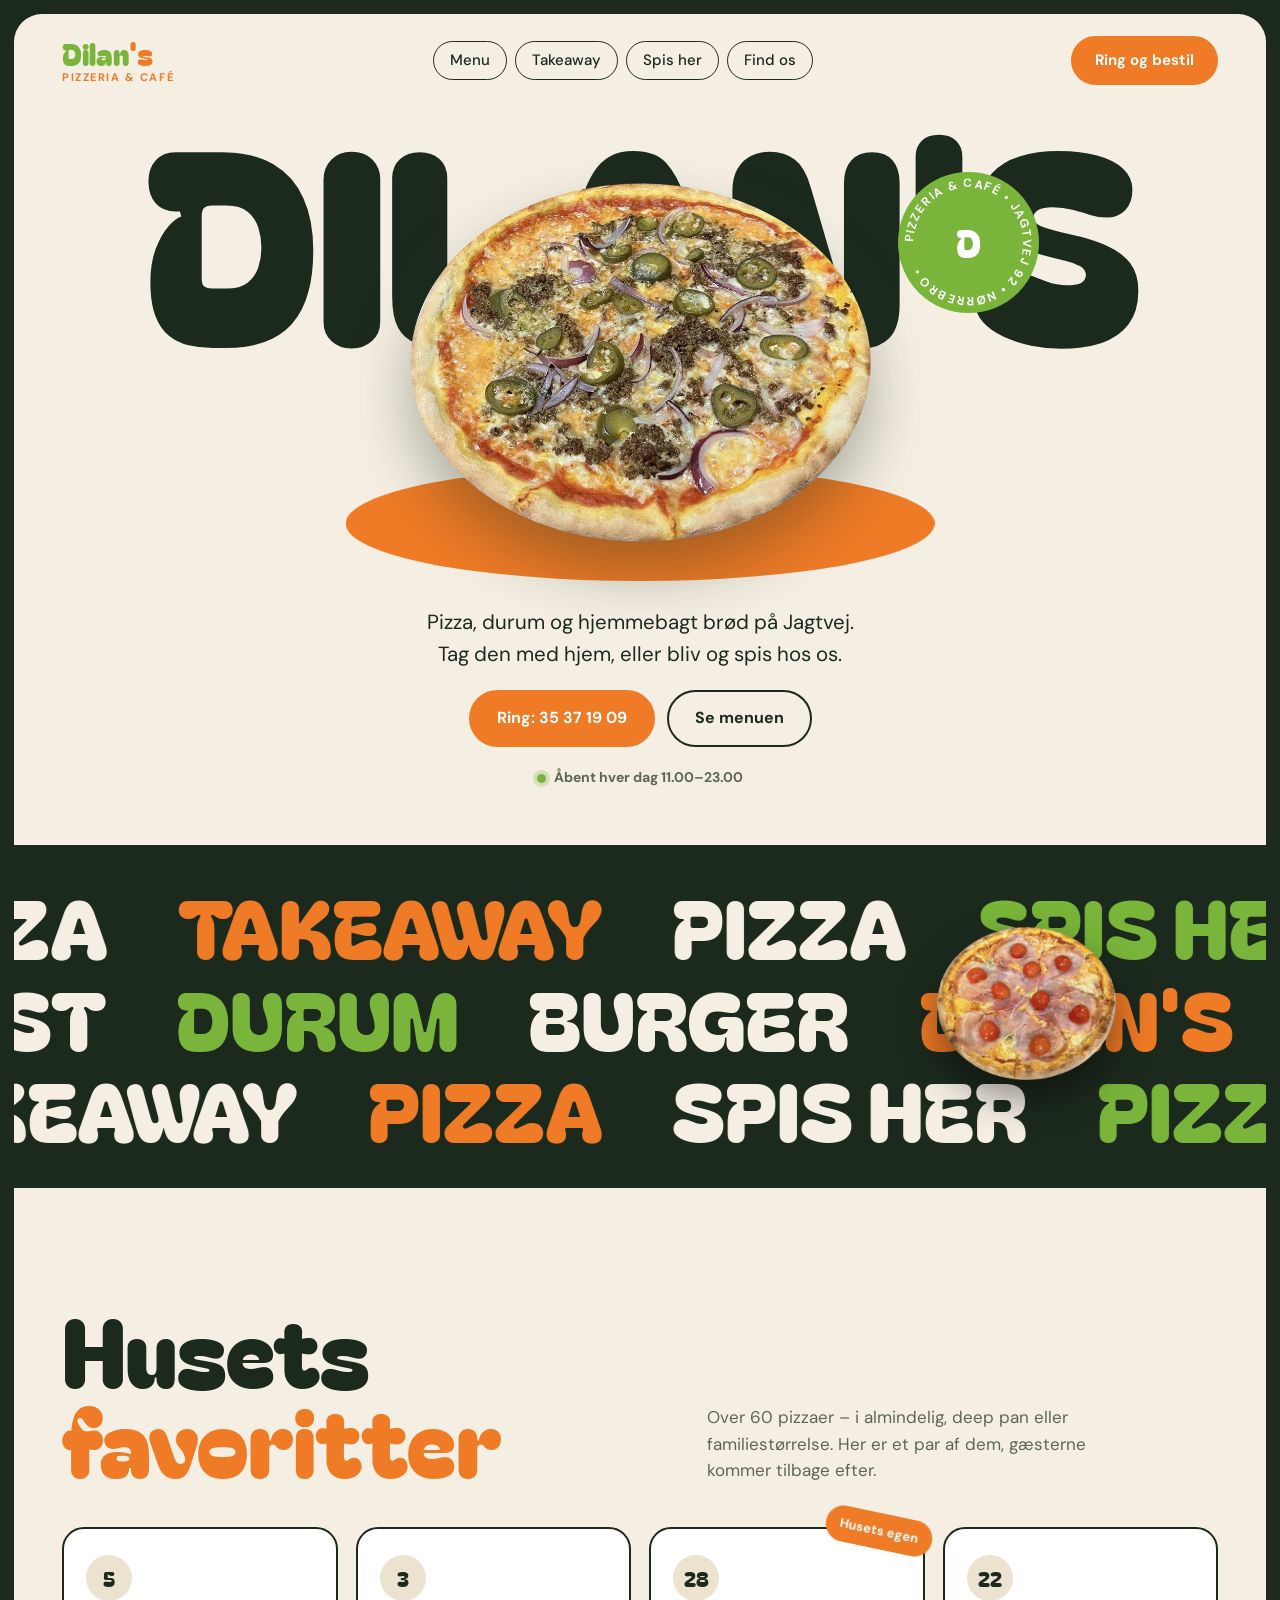
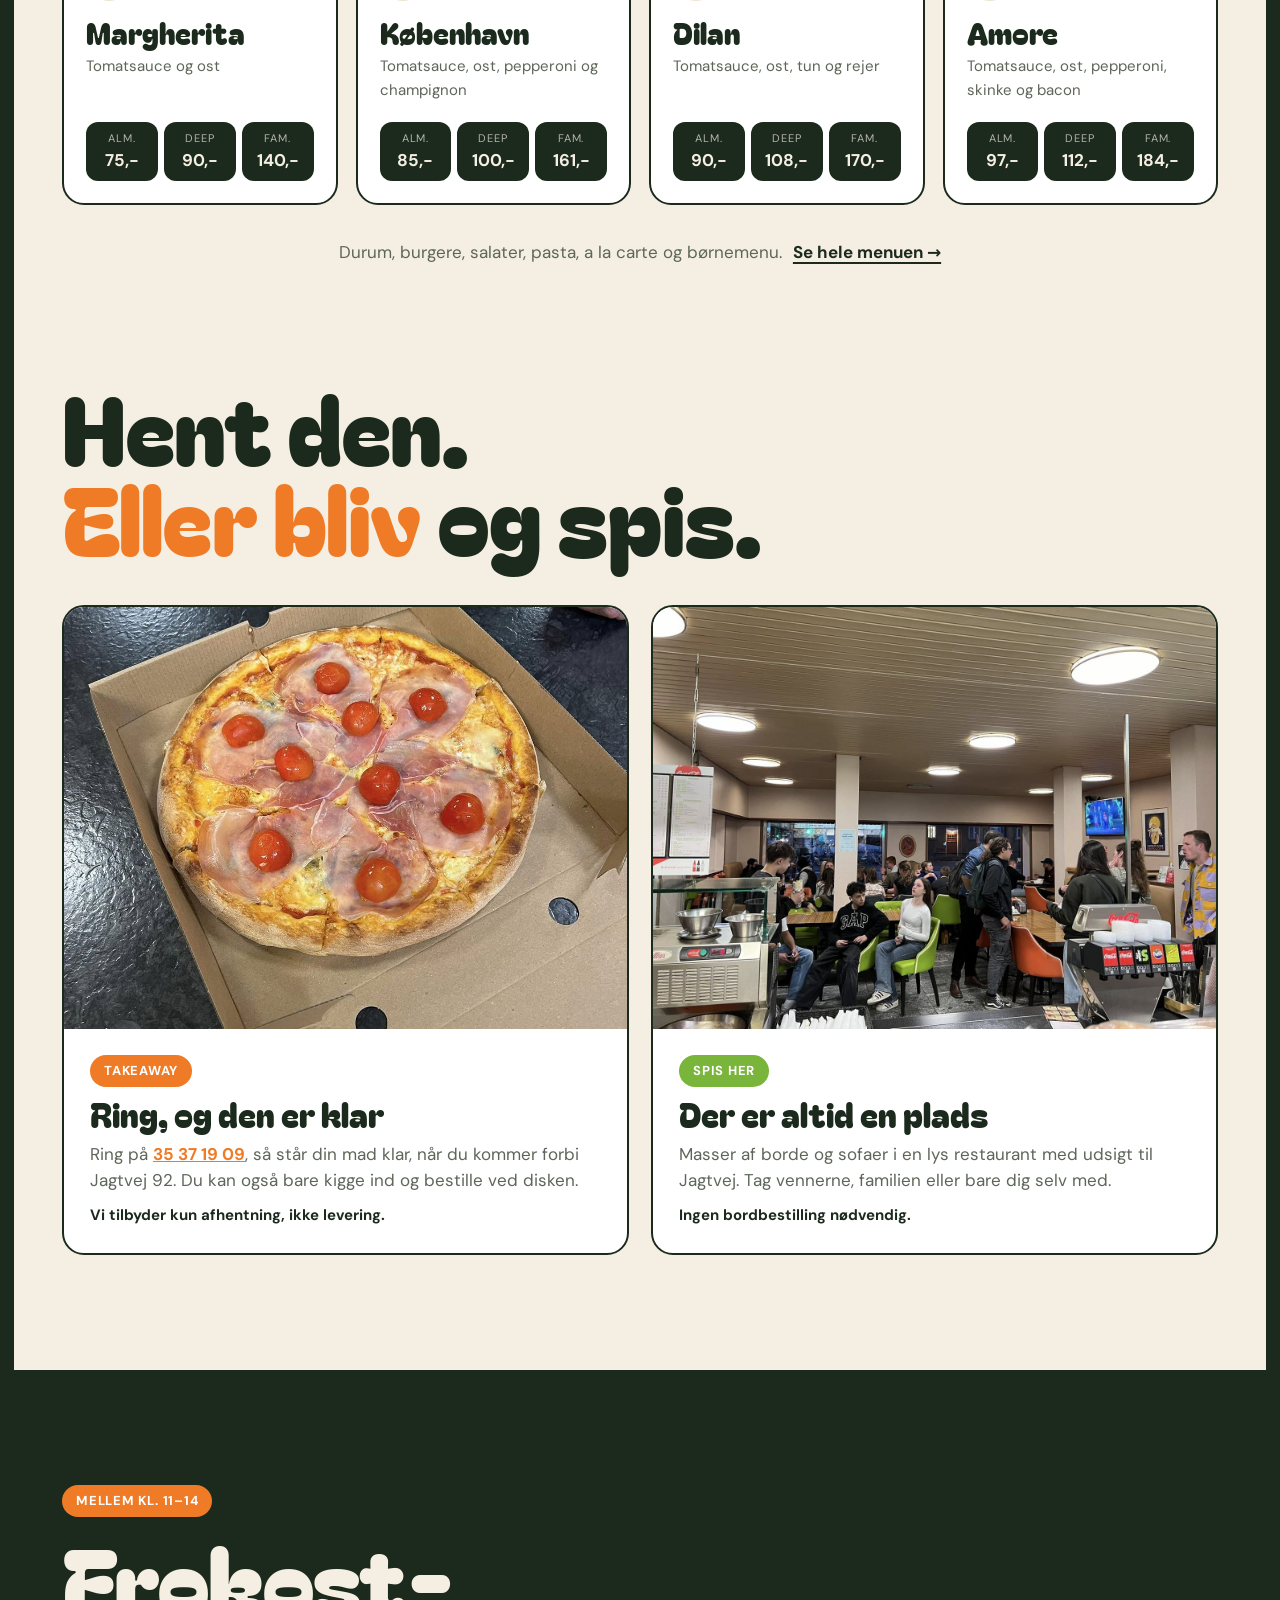
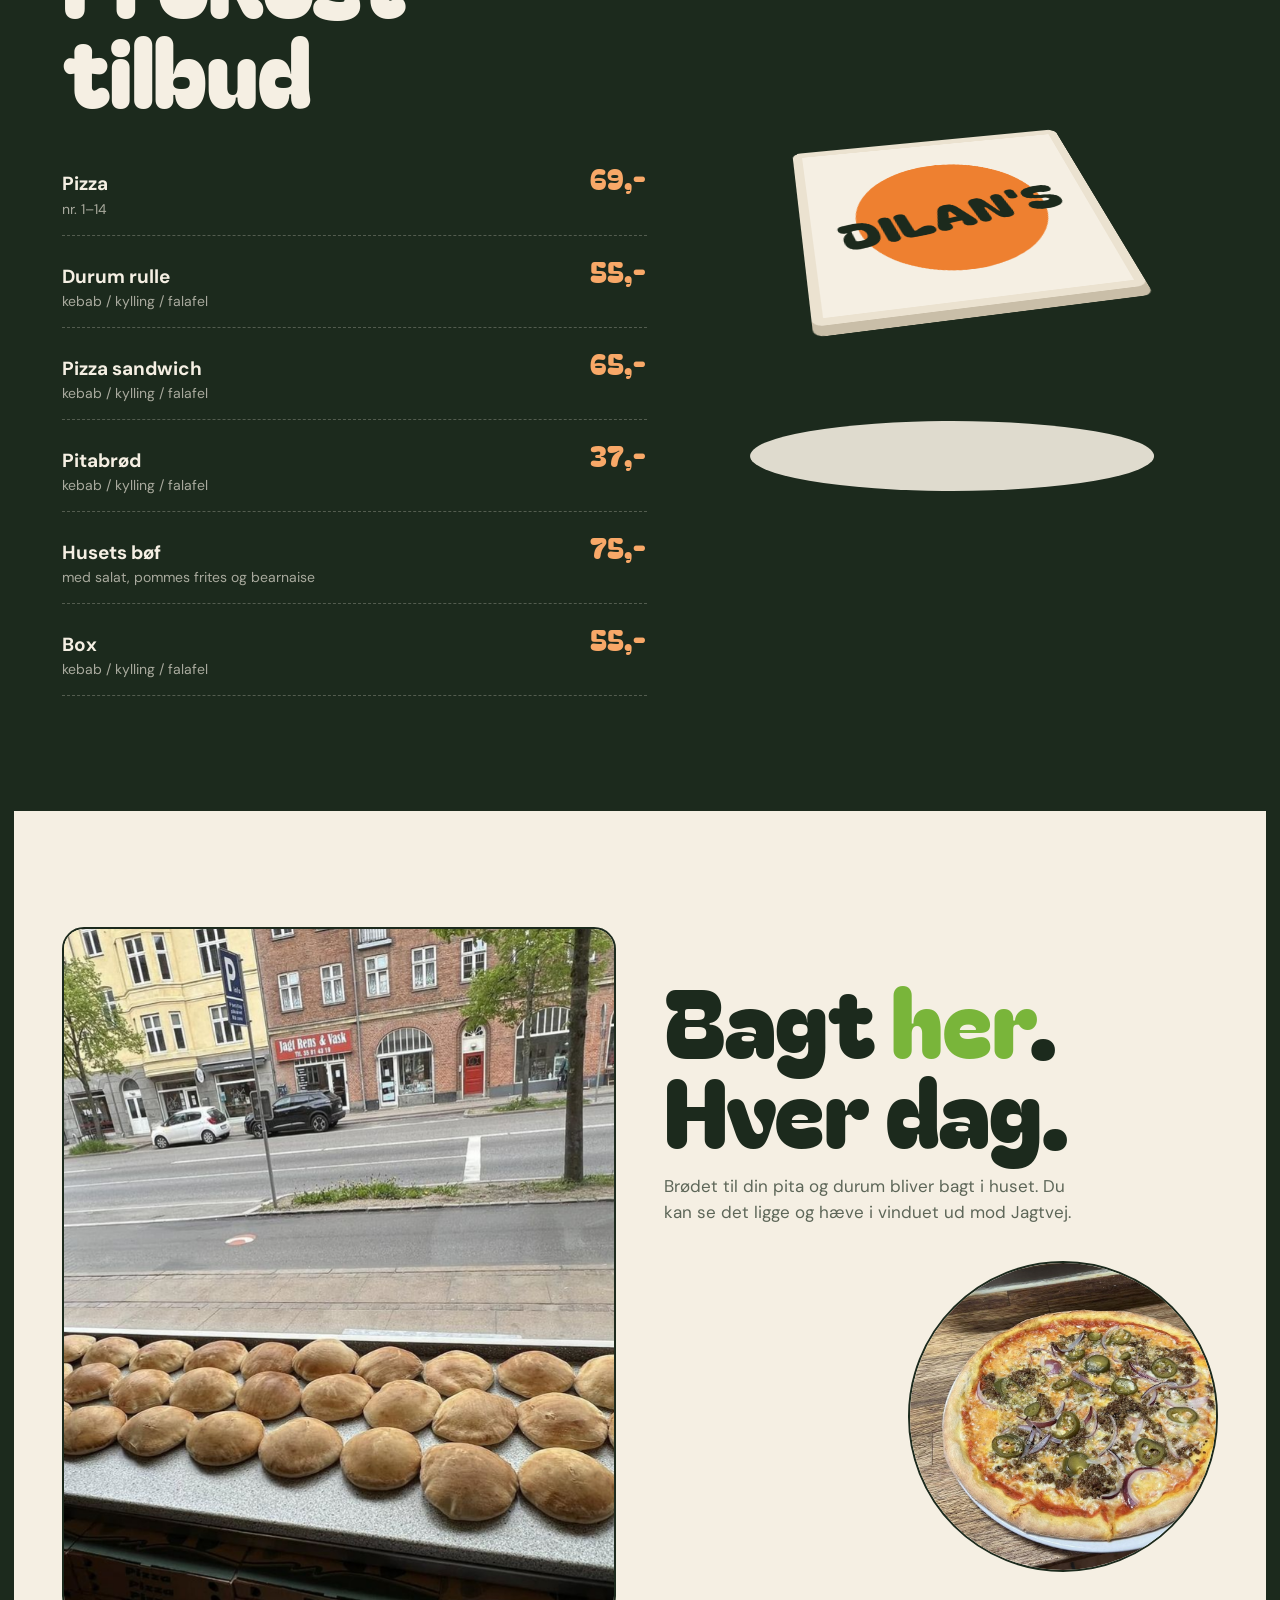
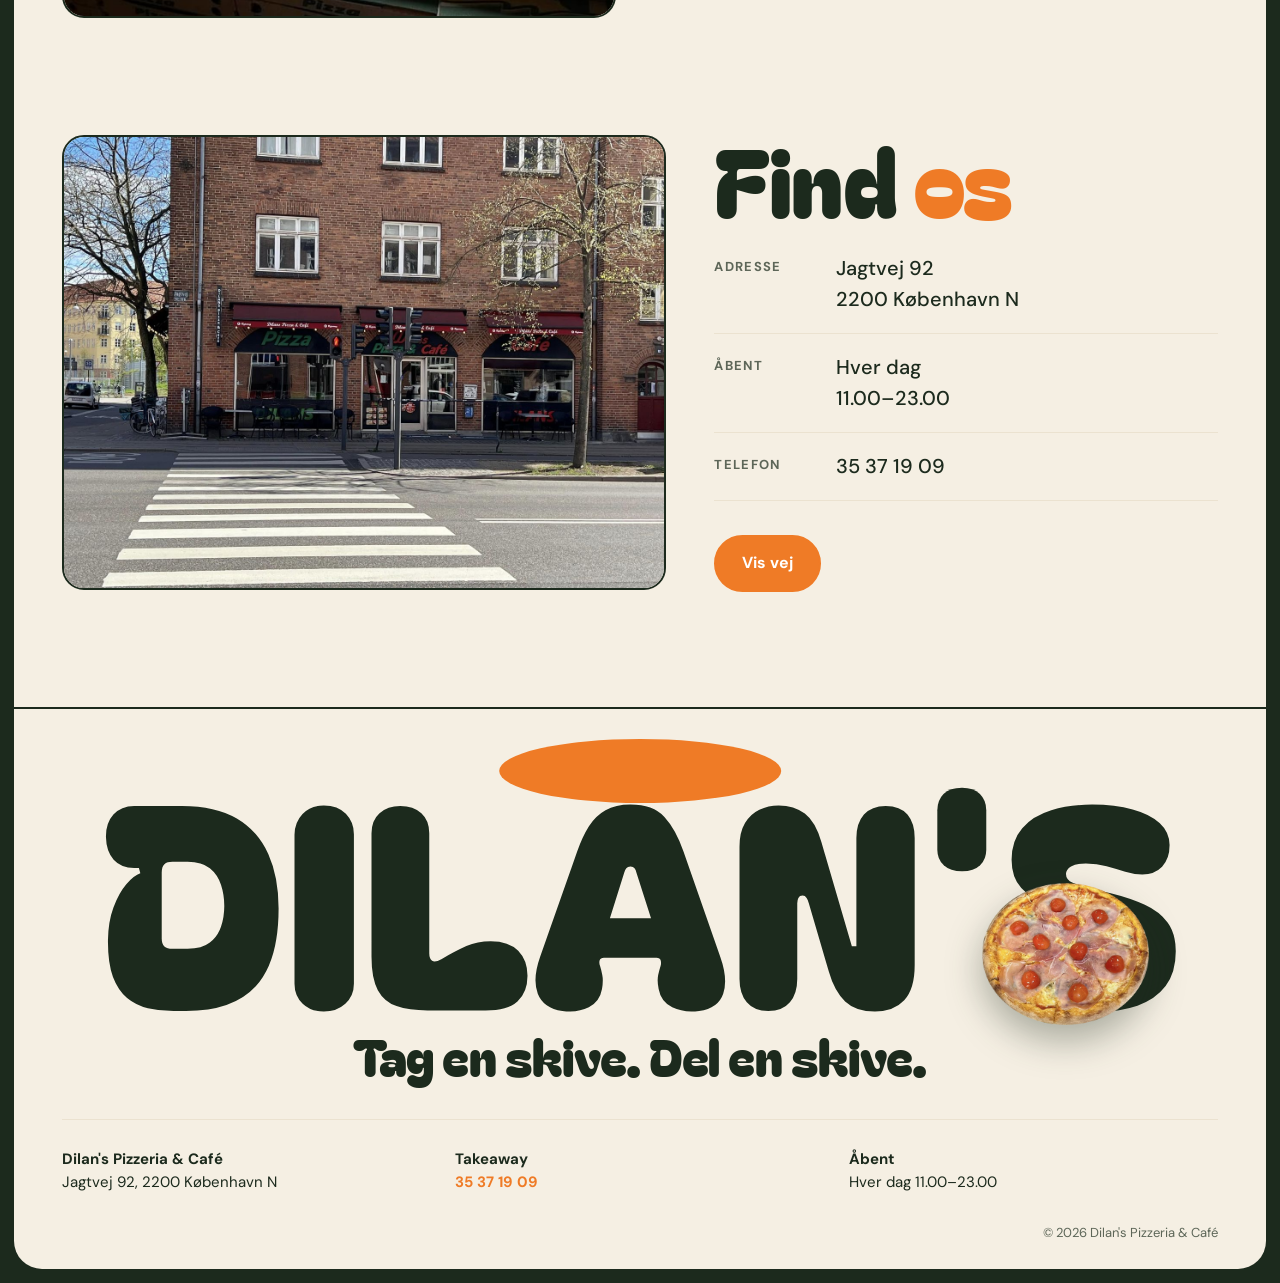
==== index.html @ 4c3fc898 "Tilføj forside til Dilan's Pizzeria & Café Dansk forside i retro-stil med takeaway og spis-her (inge" ====
<!doctype html>
<html lang="da">
<head>
  <meta charset="utf-8">
  <meta name="viewport" content="width=device-width, initial-scale=1">
  <title>Dilan's Pizzeria &amp; Café – Jagtvej 92, København N</title>
  <meta name="description" content="Dilan's Pizzeria & Café på Jagtvej 92. Pizza, durum, burgere og hjemmebagt brød. Takeaway eller spis hos os. Åbent hver dag 11–23.">
  <link rel="stylesheet" href="styles.css">
</head>
<body>
  <div class="frame">

    <!-- NAVIGATION -->
    <header class="nav">
      <a class="nav__logo" href="#top" aria-label="Dilan's – til toppen">
        <span class="logo-word">Dilan<span class="o">'s</span></span>
        <small>Pizzeria &amp; Café</small>
      </a>
      <nav class="nav__links" aria-label="Hovedmenu">
        <a href="#menu">Menu</a>
        <a href="#saadan">Takeaway</a>
        <a href="#saadan">Spis her</a>
        <a href="#find-os">Find os</a>
      </nav>
      <a class="btn btn--orange nav__cta" href="tel:+4535371909">Ring og bestil</a>
    </header>

    <main id="top">

      <!-- HERO -->
      <section class="hero">
        <h1 class="hero__title" aria-label="Dilan's">
          <span class="hero__word">DILAN'S</span>
        </h1>
        <div class="hero__stage">
          <div class="hero__blob"></div>
          <img class="hero__pizza" data-spin src="assets/img/pizza-jalapeno.webp" alt="Pizza med oksekød, jalapeños og rødløg">
          <div class="badge hero__badge" aria-hidden="true">
            <svg viewBox="0 0 200 200">
              <defs><path id="circle" d="M100,100 m-78,0 a78,78 0 1,1 156,0 a78,78 0 1,1 -156,0"/></defs>
              <text><textPath href="#circle">PIZZERIA &amp; CAFÉ • JAGTVEJ 92 • NØRREBRO • </textPath></text>
            </svg>
            <span class="badge__center">D</span>
          </div>
        </div>
        <div class="hero__bottom">
          <p class="hero__lead reveal">Pizza, durum og hjemmebagt brød på Jagtvej.<br>Tag den med hjem, eller bliv og spis hos os.</p>
          <div class="hero__actions reveal">
            <a class="btn btn--orange" href="tel:+4535371909">Ring: 35 37 19 09</a>
            <a class="btn btn--ghost" href="#menu">Se menuen</a>
          </div>
          <p class="hero__hours reveal"><span class="dot"></span> Åbent hver dag 11.00–23.00</p>
        </div>
      </section>

      <!-- MARQUEE -->
      <section class="marquee" aria-hidden="true">
        <div class="marquee__row" data-dir="-1">
          <span>PIZZA</span><span class="o">TAKEAWAY</span><span>PIZZA</span><span class="g">SPIS HER</span><span>PIZZA</span><span class="o">TAKEAWAY</span><span>PIZZA</span><span class="g">SPIS HER</span>
        </div>
        <div class="marquee__row" data-dir="1">
          <span class="g">DURUM</span><span>BURGER</span><span class="o">DILAN'S</span><span>FROKOST</span><span class="g">DURUM</span><span>BURGER</span><span class="o">DILAN'S</span><span>FROKOST</span>
        </div>
        <div class="marquee__row" data-dir="-1">
          <span>TAKEAWAY</span><span class="o">PIZZA</span><span>SPIS HER</span><span class="g">PIZZA</span><span>TAKEAWAY</span><span class="o">PIZZA</span><span>SPIS HER</span><span class="g">PIZZA</span>
        </div>
        <img class="marquee__pizza" data-spin src="assets/img/pizza-parma.webp" alt="">
      </section>

      <!-- MENU HIGHLIGHTS -->
      <section class="section menu" id="menu">
        <div class="section__head">
          <h2 class="display reveal">Husets <span class="o">favoritter</span></h2>
          <p class="reveal">Over 60 pizzaer – i almindelig, deep pan eller familie­størrelse. Her er et par af dem, gæsterne kommer tilbage efter.</p>
        </div>
        <div class="cards">
          <article class="card reveal">
            <span class="card__nr">5</span>
            <h3>Margherita</h3>
            <p>Tomatsauce og ost</p>
            <dl class="card__prices">
              <div><dt>Alm.</dt><dd>75,-</dd></div>
              <div><dt>Deep</dt><dd>90,-</dd></div>
              <div><dt>Fam.</dt><dd>140,-</dd></div>
            </dl>
          </article>
          <article class="card reveal">
            <span class="card__nr">3</span>
            <h3>København</h3>
            <p>Tomatsauce, ost, pepperoni og champignon</p>
            <dl class="card__prices">
              <div><dt>Alm.</dt><dd>85,-</dd></div>
              <div><dt>Deep</dt><dd>100,-</dd></div>
              <div><dt>Fam.</dt><dd>161,-</dd></div>
            </dl>
          </article>
          <article class="card reveal">
            <span class="card__nr">28</span>
            <h3>Dilan</h3>
            <p>Tomatsauce, ost, tun og rejer</p>
            <dl class="card__prices">
              <div><dt>Alm.</dt><dd>90,-</dd></div>
              <div><dt>Deep</dt><dd>108,-</dd></div>
              <div><dt>Fam.</dt><dd>170,-</dd></div>
            </dl>
            <span class="card__tag">Husets egen</span>
          </article>
          <article class="card reveal">
            <span class="card__nr">22</span>
            <h3>Amore</h3>
            <p>Tomatsauce, ost, pepperoni, skinke og bacon</p>
            <dl class="card__prices">
              <div><dt>Alm.</dt><dd>97,-</dd></div>
              <div><dt>Deep</dt><dd>112,-</dd></div>
              <div><dt>Fam.</dt><dd>184,-</dd></div>
            </dl>
          </article>
        </div>
        <p class="menu__more reveal">
          Durum, burgere, salater, pasta, a la carte og børnemenu.
          <a href="assets/img/menu.jpg" target="_blank" rel="noopener">Se hele menuen →</a>
        </p>
      </section>

      <!-- TAKEAWAY / SPIS HER -->
      <section class="section ways" id="saadan">
        <h2 class="display reveal">Hent den.<br><span class="o">Eller bliv</span> og spis.</h2>
        <div class="ways__grid">
          <article class="way reveal">
            <div class="way__img"><img src="assets/img/pizza-boks.jpg" alt="Pizza med parmaskinke og cherrytomater i en takeaway-æske" loading="lazy"></div>
            <div class="way__body">
              <span class="pill pill--orange">Takeaway</span>
              <h3>Ring, og den er klar</h3>
              <p>Ring på <a href="tel:+4535371909">35 37 19 09</a>, så står din mad klar, når du kommer forbi Jagtvej 92. Du kan også bare kigge ind og bestille ved disken.</p>
              <p class="note">Vi tilbyder kun afhentning, ikke levering.</p>
            </div>
          </article>
          <article class="way reveal">
            <div class="way__img"><img src="assets/img/restaurant-fuld.jpg" alt="Gæster spiser i restauranten" loading="lazy"></div>
            <div class="way__body">
              <span class="pill pill--green">Spis her</span>
              <h3>Der er altid en plads</h3>
              <p>Masser af borde og sofaer i en lys restaurant med udsigt til Jagtvej. Tag vennerne, familien eller bare dig selv med.</p>
              <p class="note">Ingen bordbestilling nødvendig.</p>
            </div>
          </article>
        </div>
      </section>

      <!-- FROKOST -->
      <section class="lunch">
        <div class="lunch__inner">
          <div class="lunch__text">
            <span class="pill pill--orange">Mellem kl. 11–14</span>
            <h2 class="display reveal">Frokost&shy;tilbud</h2>
            <ul class="lunch__list">
              <li class="reveal"><span>Pizza <small>nr. 1–14</small></span><b>69,-</b></li>
              <li class="reveal"><span>Durum rulle <small>kebab / kylling / falafel</small></span><b>55,-</b></li>
              <li class="reveal"><span>Pizza sandwich <small>kebab / kylling / falafel</small></span><b>65,-</b></li>
              <li class="reveal"><span>Pitabrød <small>kebab / kylling / falafel</small></span><b>37,-</b></li>
              <li class="reveal"><span>Husets bøf <small>med salat, pommes frites og bearnaise</small></span><b>75,-</b></li>
              <li class="reveal"><span>Box <small>kebab / kylling / falafel</small></span><b>55,-</b></li>
            </ul>
          </div>
          <div class="lunch__visual">
            <div class="box" data-float>
              <div class="box__lid"><span>DILAN'S</span></div>
            </div>
            <div class="lunch__shadow"></div>
          </div>
        </div>
      </section>

      <!-- BAGT HER -->
      <section class="section baked">
        <div class="baked__grid">
          <div class="baked__img reveal"><img data-parallax="0.08" src="assets/img/broed.jpg" alt="Hjemmebagte brød i vinduet" loading="lazy"></div>
          <div class="baked__side">
            <h2 class="display reveal">Bagt <span class="g">her</span>.<br>Hver dag.</h2>
            <p class="reveal">Brødet til din pita og durum bliver bagt i huset. Du kan se det ligge og hæve i vinduet ud mod Jagtvej.</p>
            <div class="baked__img baked__img--small reveal"><img data-parallax="-0.06" src="assets/img/pizza-bord.jpg" alt="Pizza med oksekød og jalapeños" loading="lazy"></div>
          </div>
        </div>
      </section>

      <!-- FIND OS -->
      <section class="section find" id="find-os">
        <div class="find__img reveal"><img src="assets/img/facade.jpg" alt="Dilan's facade på hjørnet af Jagtvej" loading="lazy"></div>
        <div class="find__info">
          <h2 class="display reveal">Find <span class="o">os</span></h2>
          <dl class="find__list">
            <div class="reveal"><dt>Adresse</dt><dd><a href="https://maps.google.com/?q=Jagtvej+92,+2200+K%C3%B8benhavn+N" target="_blank" rel="noopener">Jagtvej 92<br>2200 København N</a></dd></div>
            <div class="reveal"><dt>Åbent</dt><dd>Hver dag<br>11.00–23.00</dd></div>
            <div class="reveal"><dt>Telefon</dt><dd><a href="tel:+4535371909">35 37 19 09</a></dd></div>
          </dl>
          <a class="btn btn--orange reveal" href="https://maps.google.com/?q=Jagtvej+92,+2200+K%C3%B8benhavn+N" target="_blank" rel="noopener">Vis vej</a>
        </div>
      </section>
    </main>

    <!-- FOOTER -->
    <footer class="footer">
      <div class="footer__big">
        <div class="footer__blob"></div>
        <span class="footer__word">DILAN'S</span>
        <img class="footer__pizza" data-spin src="assets/img/pizza-parma.webp" alt="">
      </div>
      <p class="footer__slogan display">Tag en skive. Del en skive.</p>
      <div class="footer__cols">
        <p><b>Dilan's Pizzeria &amp; Café</b><br>Jagtvej 92, 2200 København N</p>
        <p><b>Takeaway</b><br><a href="tel:+4535371909">35 37 19 09</a></p>
        <p><b>Åbent</b><br>Hver dag 11.00–23.00</p>
      </div>
      <p class="footer__copy">© <span id="year">2026</span> Dilan's Pizzeria &amp; Café</p>
    </footer>
  </div>

  <a class="call-fab" href="tel:+4535371909" aria-label="Ring og bestil">📞 Ring og bestil</a>

  <script src="script.js"></script>
</body>
</html>
---- styles.css ----
/* Dilan's Pizzeria & Café – forside */

/* Skrifttyper er indlejret (ingen opslag hos Google, hensyn til GDPR, og siden virker også åbnet direkte fra en mappe) */
@font-face {
  font-family: "Bagel Fat One";
  src: url("[data-uri]") format("woff2");
  font-weight: 400; font-display: swap;
}
@font-face {
  font-family: "DM Sans";
  src: url("[data-uri]") format("woff2");
  font-weight: 100 1000; font-display: swap;
}

:root {
  --frame: #1c2a1d;      /* mørkegrøn ramme */
  --cream: #f5efe3;      /* baggrund */
  --cream-2: #ebe2d0;
  --ink: #1c2a1d;
  --orange: #ef7b26;     /* logo-orange */
  --orange-soft: #f8a868;
  --green: #79b53a;      /* logo-grøn */
  --muted: #5d6658;
  --radius: 22px;
  --display: "Bagel Fat One", "Cooper Black", system-ui, sans-serif;
  --body: "DM Sans", system-ui, -apple-system, Segoe UI, sans-serif;
}

* { box-sizing: border-box; margin: 0; padding: 0; }
html { scroll-behavior: smooth; }
body {
  background: var(--frame);
  color: var(--ink);
  font-family: var(--body);
  font-size: 17px;
  line-height: 1.55;
  -webkit-font-smoothing: antialiased;
  overflow-x: hidden;
}
img { display: block; max-width: 100%; }
a { color: inherit; }

.frame {
  margin: 14px;
  background: var(--cream);
  border-radius: 28px;
  overflow: hidden;
}

.display { font-family: var(--display); font-weight: 400; line-height: .95; letter-spacing: -.01em; }
.o { color: var(--orange); }
.g { color: var(--green); }

/* Knapper */
.btn {
  display: inline-flex; align-items: center; justify-content: center;
  padding: 14px 26px; border-radius: 999px;
  font-weight: 700; text-decoration: none; font-size: 16px;
  border: 2px solid var(--ink);
  transition: transform .2s ease, background .2s ease, color .2s ease;
}
.btn:hover { transform: translateY(-2px); }
.btn--orange { background: var(--orange); border-color: var(--orange); color: #fff; }
.btn--orange:hover { background: var(--ink); border-color: var(--ink); }
.btn--ghost { background: transparent; }
.btn--ghost:hover { background: var(--ink); color: var(--cream); }

.pill {
  display: inline-block; padding: 6px 14px; border-radius: 999px;
  font-size: 13px; font-weight: 700; text-transform: uppercase; letter-spacing: .06em; color: #fff;
}
.pill--orange { background: var(--orange); }
.pill--green { background: var(--green); }

/* Nav */
.nav {
  display: flex; align-items: center; justify-content: space-between; gap: 20px;
  padding: 22px clamp(18px, 4vw, 48px);
  position: relative; z-index: 5;
}
.nav__logo { text-decoration: none; display: flex; flex-direction: column; line-height: 1; }
.logo-word { font-family: var(--display); font-size: 30px; color: var(--green); }
.nav__logo small { font-weight: 700; font-size: 11px; letter-spacing: .14em; text-transform: uppercase; color: var(--orange); margin-top: 4px; }
.nav__links { display: flex; gap: 8px; }
.nav__links a {
  text-decoration: none; font-weight: 500; font-size: 15px;
  padding: 7px 16px; border: 1.5px solid var(--ink); border-radius: 999px;
  transition: background .2s, color .2s;
}
.nav__links a:hover { background: var(--ink); color: var(--cream); }
.nav__cta { padding: 11px 22px; font-size: 15px; }

/* Hero */
.hero { position: relative; padding: 0 clamp(18px, 4vw, 48px) 56px; text-align: center; }
.hero__title { margin-top: 10px; }
.hero__word {
  display: block; font-family: var(--display); font-weight: 400;
  font-size: clamp(88px, 21vw, 330px); line-height: .85; color: var(--ink);
  letter-spacing: -.02em;
  animation: rise 1s cubic-bezier(.2,.8,.2,1) both;
}
.hero__stage { position: relative; height: clamp(240px, 34vw, 480px); margin-top: clamp(-200px, -16vw, -70px); pointer-events: none; }
.hero__blob {
  position: absolute; left: 50%; bottom: 0; transform: translateX(-50%);
  width: clamp(280px, 46vw, 680px); height: clamp(70px, 9vw, 130px);
  background: var(--orange); border-radius: 50%;
  animation: grow 1s .2s cubic-bezier(.2,.8,.2,1) both;
}
.hero__pizza {
  position: absolute; left: 50%; bottom: clamp(18px, 3vw, 40px);
  width: clamp(240px, 36vw, 540px);
  margin-left: calc(clamp(240px, 36vw, 540px) / -2);
  filter: drop-shadow(0 30px 30px rgba(28,42,29,.35));
  animation: drop 1.1s .3s cubic-bezier(.2,.9,.25,1.15) both;
}
.badge {
  position: absolute; width: clamp(96px, 11vw, 150px); aspect-ratio: 1;
  background: var(--green); border-radius: 50%; color: #fff;
  display: grid; place-items: center;
}
.badge svg { position: absolute; inset: 0; width: 100%; height: 100%; animation: spin 14s linear infinite; }
.badge text { font-family: var(--body); font-weight: 700; font-size: 17px; letter-spacing: .12em; fill: #fff; }
.badge__center { font-family: var(--display); font-size: clamp(28px, 3vw, 42px); }
.hero__badge { right: clamp(4px, 14vw, 260px); top: 6%; }

.hero__bottom { position: relative; display: grid; gap: 20px; justify-items: center; margin-top: 26px; }
.hero__lead { font-size: clamp(18px, 1.6vw, 22px); max-width: 560px; }
.hero__actions { display: flex; gap: 12px; flex-wrap: wrap; justify-content: center; }
.hero__hours { font-weight: 700; font-size: 14px; display: inline-flex; align-items: center; gap: 8px; color: var(--muted); }
.dot { width: 9px; height: 9px; border-radius: 50%; background: var(--green); box-shadow: 0 0 0 4px rgba(121,181,58,.25); }

/* Marquee */
.marquee { position: relative; background: var(--frame); color: var(--cream); padding: 34px 0; overflow: hidden; }
.marquee__row {
  display: flex; gap: .5em; white-space: nowrap; width: max-content;
  font-family: var(--display); font-size: clamp(40px, 6.4vw, 92px); line-height: 1.12;
  will-change: transform;
}
.marquee__row span { padding-right: .35em; }
.marquee__pizza {
  position: absolute; width: clamp(120px, 14vw, 210px); right: 12%; top: 50%; margin-top: calc(clamp(120px, 14vw, 210px) / -2);
  filter: drop-shadow(0 18px 20px rgba(0,0,0,.45));
}

/* Sektioner */
.section { padding: clamp(64px, 9vw, 130px) clamp(18px, 4vw, 48px); }
.section__head { display: grid; grid-template-columns: 1.2fr 1fr; gap: 32px; align-items: end; margin-bottom: 44px; }
.section__head h2, .ways h2, .baked h2, .find h2, .lunch h2 { font-size: clamp(50px, 7.4vw, 112px); }
.section__head p { color: var(--muted); max-width: 420px; }

/* Menukort */
.cards { display: grid; grid-template-columns: repeat(4, 1fr); gap: 18px; }
.card {
  position: relative; background: #fff; border: 2px solid var(--ink); border-radius: var(--radius);
  padding: 26px 22px 22px; display: flex; flex-direction: column; gap: 8px;
  transition: transform .3s ease, box-shadow .3s ease;
}
.card:hover { transform: translateY(-6px) rotate(-1deg); box-shadow: 8px 10px 0 var(--ink); }
.card__nr {
  width: 46px; height: 46px; border-radius: 50%; background: var(--cream-2);
  display: grid; place-items: center; font-family: var(--display); font-size: 20px; margin-bottom: 8px;
}
.card h3 { font-family: var(--display); font-weight: 400; font-size: 30px; line-height: 1; }
.card p { color: var(--muted); font-size: 15px; flex: 1; }
.card__prices { display: grid; grid-template-columns: repeat(3, 1fr); gap: 6px; margin-top: 12px; }
.card__prices div { background: var(--ink); color: var(--cream); border-radius: 12px; padding: 8px 4px; text-align: center; }
.card__prices dt { font-size: 11px; text-transform: uppercase; letter-spacing: .08em; opacity: .7; }
.card__prices dd { font-weight: 700; }
.card__tag {
  position: absolute; top: -16px; right: -10px; transform: rotate(12deg);
  background: var(--orange); color: #fff; font-weight: 700; font-size: 13px;
  padding: 8px 14px; border-radius: 999px;
}
.menu__more { margin-top: 34px; text-align: center; color: var(--muted); }
.menu__more a { color: var(--ink); font-weight: 700; text-decoration-thickness: 2px; text-underline-offset: 4px; margin-left: 6px; }

/* Takeaway / spis her */
.ways { padding-top: 0; }
.ways h2 { margin-bottom: 44px; }
.ways__grid { display: grid; grid-template-columns: 1fr 1fr; gap: 22px; }
.way { border: 2px solid var(--ink); border-radius: var(--radius); overflow: hidden; background: #fff; }
.way__img { aspect-ratio: 4 / 3; overflow: hidden; }
.way__img img { width: 100%; height: 100%; object-fit: cover; transition: transform .6s ease; }
.way:hover .way__img img { transform: scale(1.05); }
.way__body { padding: 26px; display: grid; gap: 10px; justify-items: start; }
.way h3 { font-family: var(--display); font-weight: 400; font-size: 34px; line-height: 1; }
.way p { color: var(--muted); }
.way p a { color: var(--orange); font-weight: 700; }
.way .note { color: var(--ink); font-weight: 700; font-size: 15px; }

/* Frokost */
.lunch { background: var(--frame); color: var(--cream); padding: clamp(64px, 9vw, 120px) clamp(18px, 4vw, 48px); }
.lunch__inner { display: grid; grid-template-columns: 1.1fr 1fr; gap: 40px; align-items: center; }
.lunch h2 { margin: 16px 0 30px; color: var(--cream); }
.lunch__list { list-style: none; display: grid; }
.lunch__list li {
  display: flex; justify-content: space-between; align-items: baseline; gap: 16px;
  padding: 14px 0; border-bottom: 1.5px dashed rgba(245,239,227,.25);
}
.lunch__list span { font-weight: 700; font-size: 19px; }
.lunch__list small { display: block; font-weight: 400; font-size: 14px; opacity: .65; }
.lunch__list b { font-family: var(--display); font-weight: 400; font-size: 28px; color: var(--orange-soft); }
.lunch__visual { position: relative; height: 420px; perspective: 900px; }
.box {
  position: absolute; left: 50%; top: 32%; width: min(300px, 70vw); aspect-ratio: 1;
  margin-left: calc(min(300px, 70vw) / -2); margin-top: calc(min(300px, 70vw) / -2);
  transform-style: preserve-3d; will-change: transform;
}
.box__lid {
  position: absolute; inset: 0; border-radius: 10px;
  background: var(--cream);
  box-shadow: inset 0 0 0 10px var(--cream-2), 0 14px 0 #c9bea8;
  display: grid; place-items: center;
}
.box__lid::before {
  content: ""; position: absolute; inset: 18%; border-radius: 50%; background: var(--orange); opacity: .95;
}
.box__lid span { position: relative; font-family: var(--display); font-size: clamp(42px, 5vw, 60px); color: var(--frame); transform: rotate(-10deg); }
.lunch__shadow {
  position: absolute; left: 50%; bottom: 10px; transform: translateX(-50%);
  width: 76%; height: 70px; background: var(--cream); opacity: .9; border-radius: 50%;
}

/* Bagt her */
.baked__grid { display: grid; grid-template-columns: 1fr 1fr; gap: 48px; align-items: center; }
.baked__img { border-radius: var(--radius); overflow: hidden; border: 2px solid var(--ink); }
.baked__img img { width: 100%; aspect-ratio: 4/5; object-fit: cover; object-position: center 85%; transform: scale(1.15); will-change: transform; }
.baked__img--small { width: 56%; margin: 36px 0 0 auto; border-radius: 50%; }
.baked__img--small img { aspect-ratio: 1; object-position: center; }
.baked__side p { color: var(--muted); max-width: 420px; margin-top: 20px; }

/* Find os */
.find { display: grid; grid-template-columns: 1.2fr 1fr; gap: 48px; align-items: center; padding-top: 0; }
.find__img { border-radius: var(--radius); overflow: hidden; border: 2px solid var(--ink); }
.find__img img { width: 100%; aspect-ratio: 4/3; object-fit: cover; }
.find__list { display: grid; gap: 18px; margin: 30px 0 34px; }
.find__list div { display: grid; grid-template-columns: 110px 1fr; gap: 12px; padding-bottom: 18px; border-bottom: 1.5px solid var(--cream-2); }
.find__list dt { font-weight: 700; text-transform: uppercase; font-size: 13px; letter-spacing: .1em; color: var(--muted); padding-top: 4px; }
.find__list dd { font-size: 20px; font-weight: 500; }
.find__list a { text-decoration: none; }
.find__list a:hover { color: var(--orange); }

/* Footer */
.footer { padding: 30px clamp(18px, 4vw, 48px) 26px; border-top: 2px solid var(--ink); }
.footer__big { position: relative; text-align: center; padding-top: 30px; }
.footer__word { position: relative; z-index: 1; display: block; font-family: var(--display); font-size: clamp(88px, 22vw, 340px); line-height: .85; }
.footer__blob {
  position: absolute; left: 50%; top: 0; transform: translateX(-50%);
  width: clamp(160px, 22vw, 320px); height: clamp(40px, 5vw, 70px); background: var(--orange); border-radius: 50%;
}
.footer__pizza {
  position: absolute; z-index: 2; width: clamp(90px, 13vw, 200px);
  right: 6%; bottom: -6%; filter: drop-shadow(0 16px 18px rgba(28,42,29,.35));
}
.footer__slogan { font-size: clamp(28px, 4vw, 56px); margin: 22px 0 40px; text-align: center; }
.footer__cols { display: grid; grid-template-columns: repeat(3, 1fr); gap: 24px; font-size: 15px; padding: 28px 0; border-top: 1.5px solid var(--cream-2); }
.footer__cols a { text-decoration: none; color: var(--orange); font-weight: 700; }
.footer__copy { font-size: 13px; color: var(--muted); text-align: right; }

/* Fast ring-knap på mobil */
.call-fab {
  position: fixed; right: 16px; bottom: 16px; z-index: 20; display: none;
  background: var(--orange); color: #fff; text-decoration: none; font-weight: 700;
  padding: 14px 20px; border-radius: 999px; box-shadow: 0 10px 24px rgba(0,0,0,.25);
}

/* Animationer */
.reveal { opacity: 0; transform: translateY(40px); transition: opacity .8s ease, transform .8s cubic-bezier(.2,.8,.2,1); }
.reveal.is-in { opacity: 1; transform: none; }
.cards .card:nth-child(2) { transition-delay: .08s; }
.cards .card:nth-child(3) { transition-delay: .16s; }
.cards .card:nth-child(4) { transition-delay: .24s; }

@keyframes spin { to { transform: rotate(360deg); } }
@keyframes rise { from { opacity: 0; transform: translateY(60px) scale(.96); } }
@keyframes grow { from { transform: translateX(-50%) scale(0); } }
@keyframes drop { from { opacity: 0; transform: translateY(-140px) rotate(-90deg) scale(.7); } }

@media (prefers-reduced-motion: reduce) {
  *, *::before, *::after { animation: none !important; transition: none !important; }
  .reveal { opacity: 1; transform: none; }
}

/* Responsivt */
@media (max-width: 1000px) {
  .cards { grid-template-columns: repeat(2, 1fr); }
  .section__head { grid-template-columns: 1fr; }
}
@media (max-width: 760px) {
  .frame { margin: 8px; border-radius: 20px; }
  .nav__links { display: none; }
  .ways__grid, .lunch__inner, .find, .baked__grid { grid-template-columns: 1fr; }
  .baked__img--small { width: 60%; }
  .lunch__visual { height: 300px; }
  .footer__cols { grid-template-columns: 1fr; }
  .footer__copy { text-align: left; }
  .call-fab { display: inline-block; }
  .hero__stage { margin-top: -18px; height: 270px; }
  .hero__pizza { width: 240px; margin-left: -120px; }
  .hero__badge { right: 0; top: -10%; width: 84px; }
  .footer__pizza { width: 64px; right: 0; bottom: auto; top: 0; }
  .box { width: 220px; margin-left: -110px; margin-top: -110px; }
}
@media (max-width: 480px) {
  .cards { grid-template-columns: 1fr; }
  .nav__cta { display: none; }
}
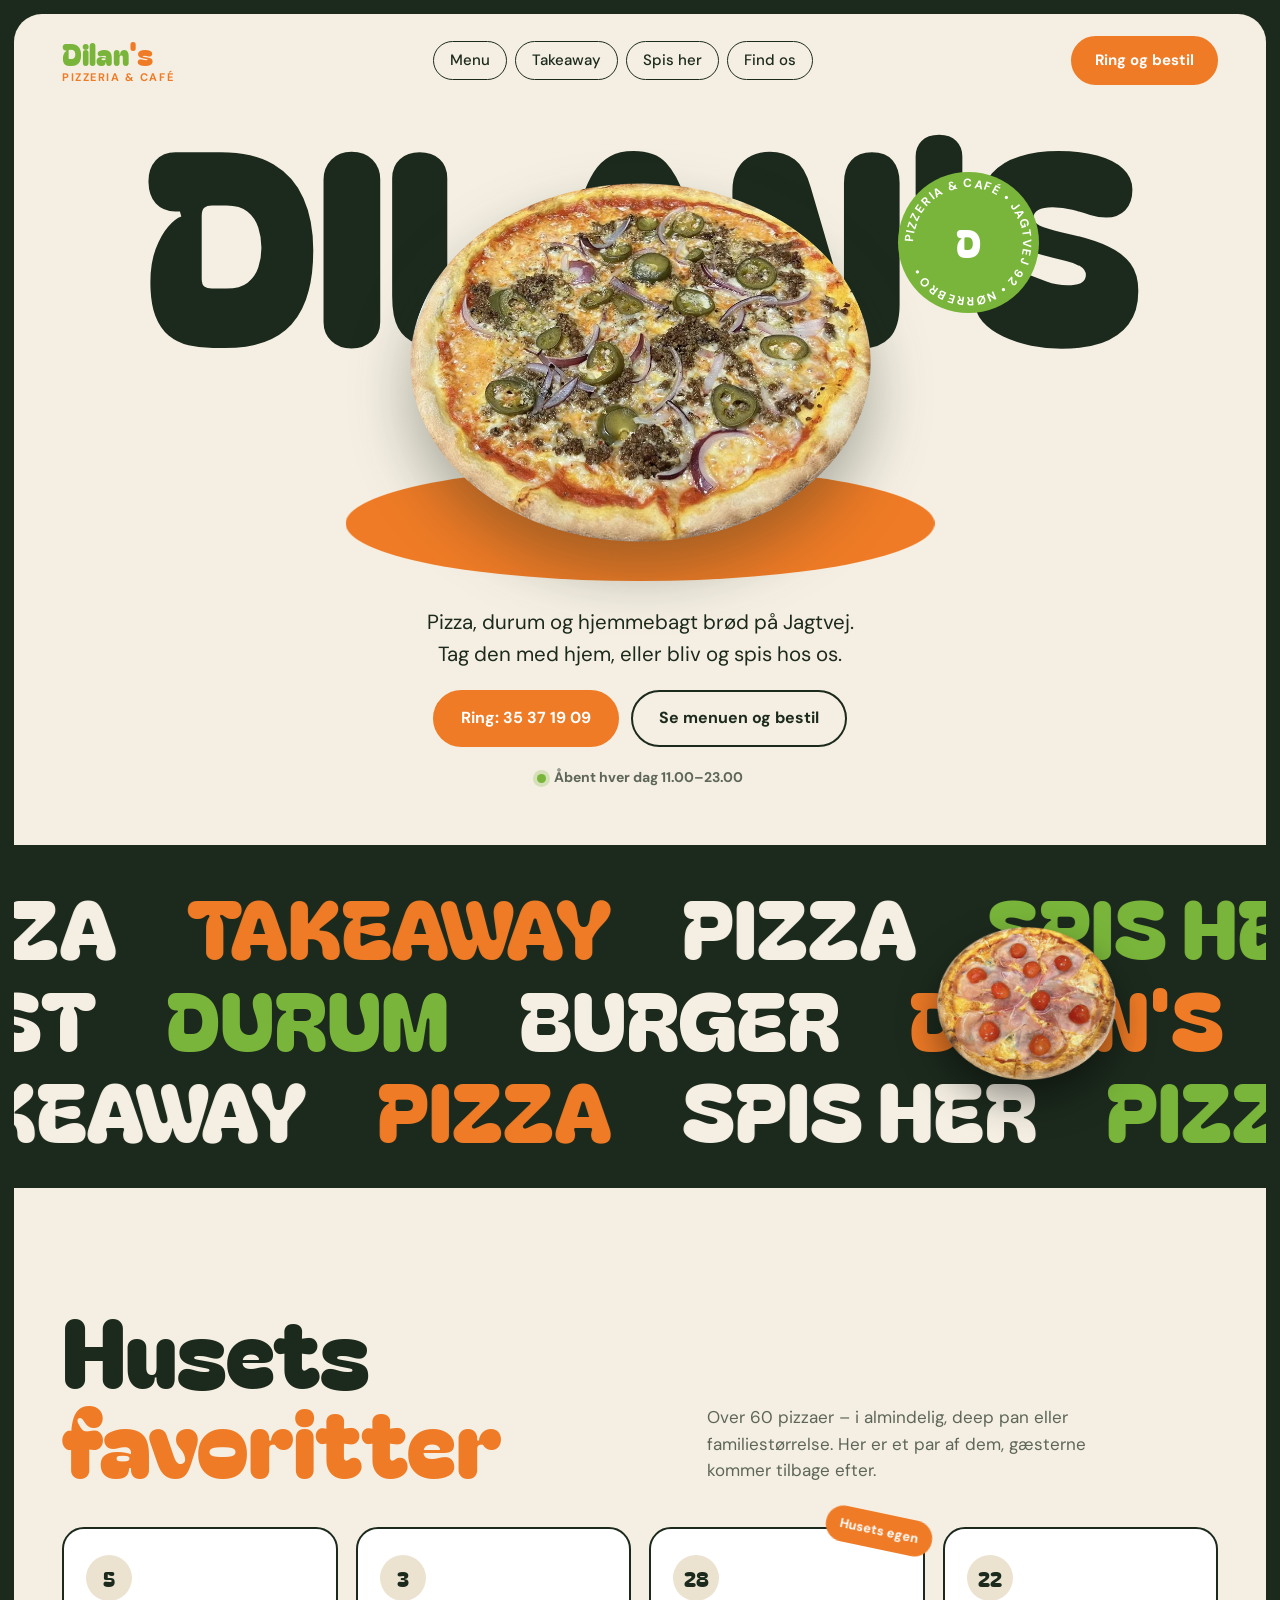
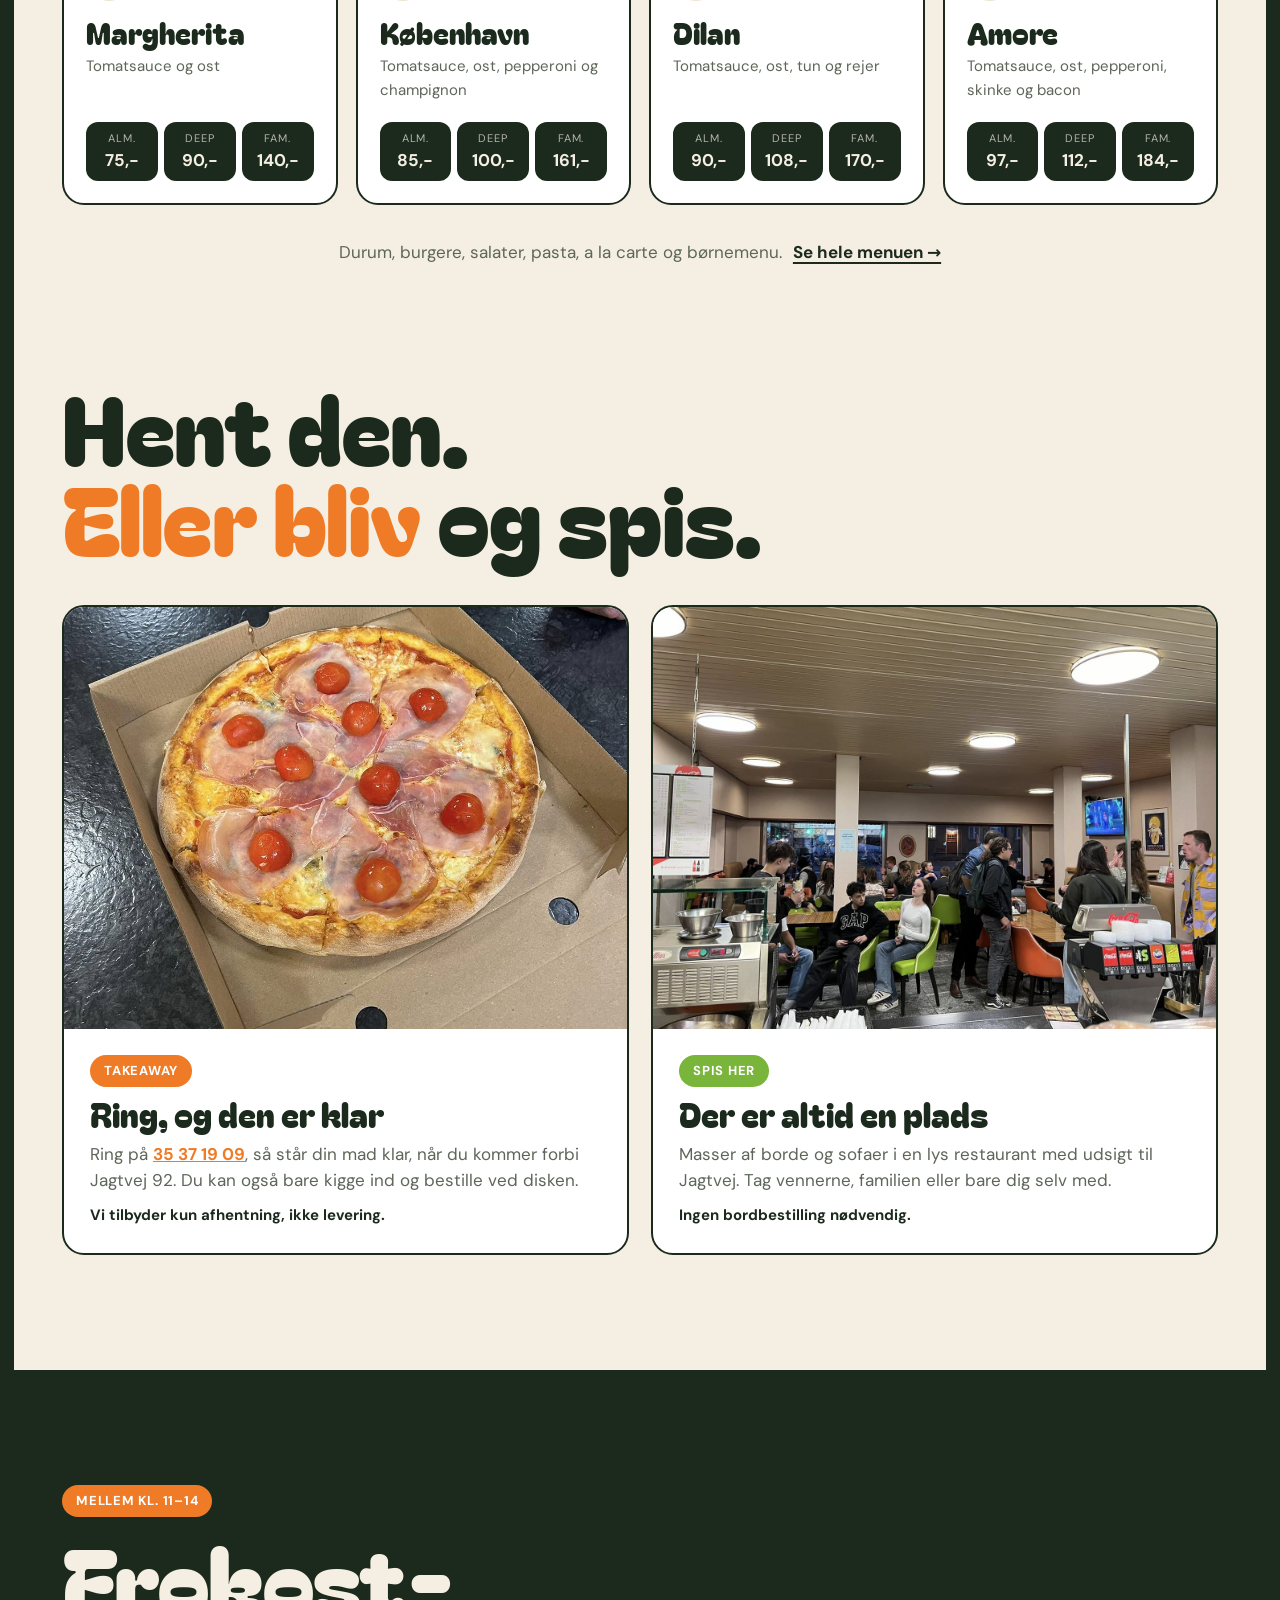
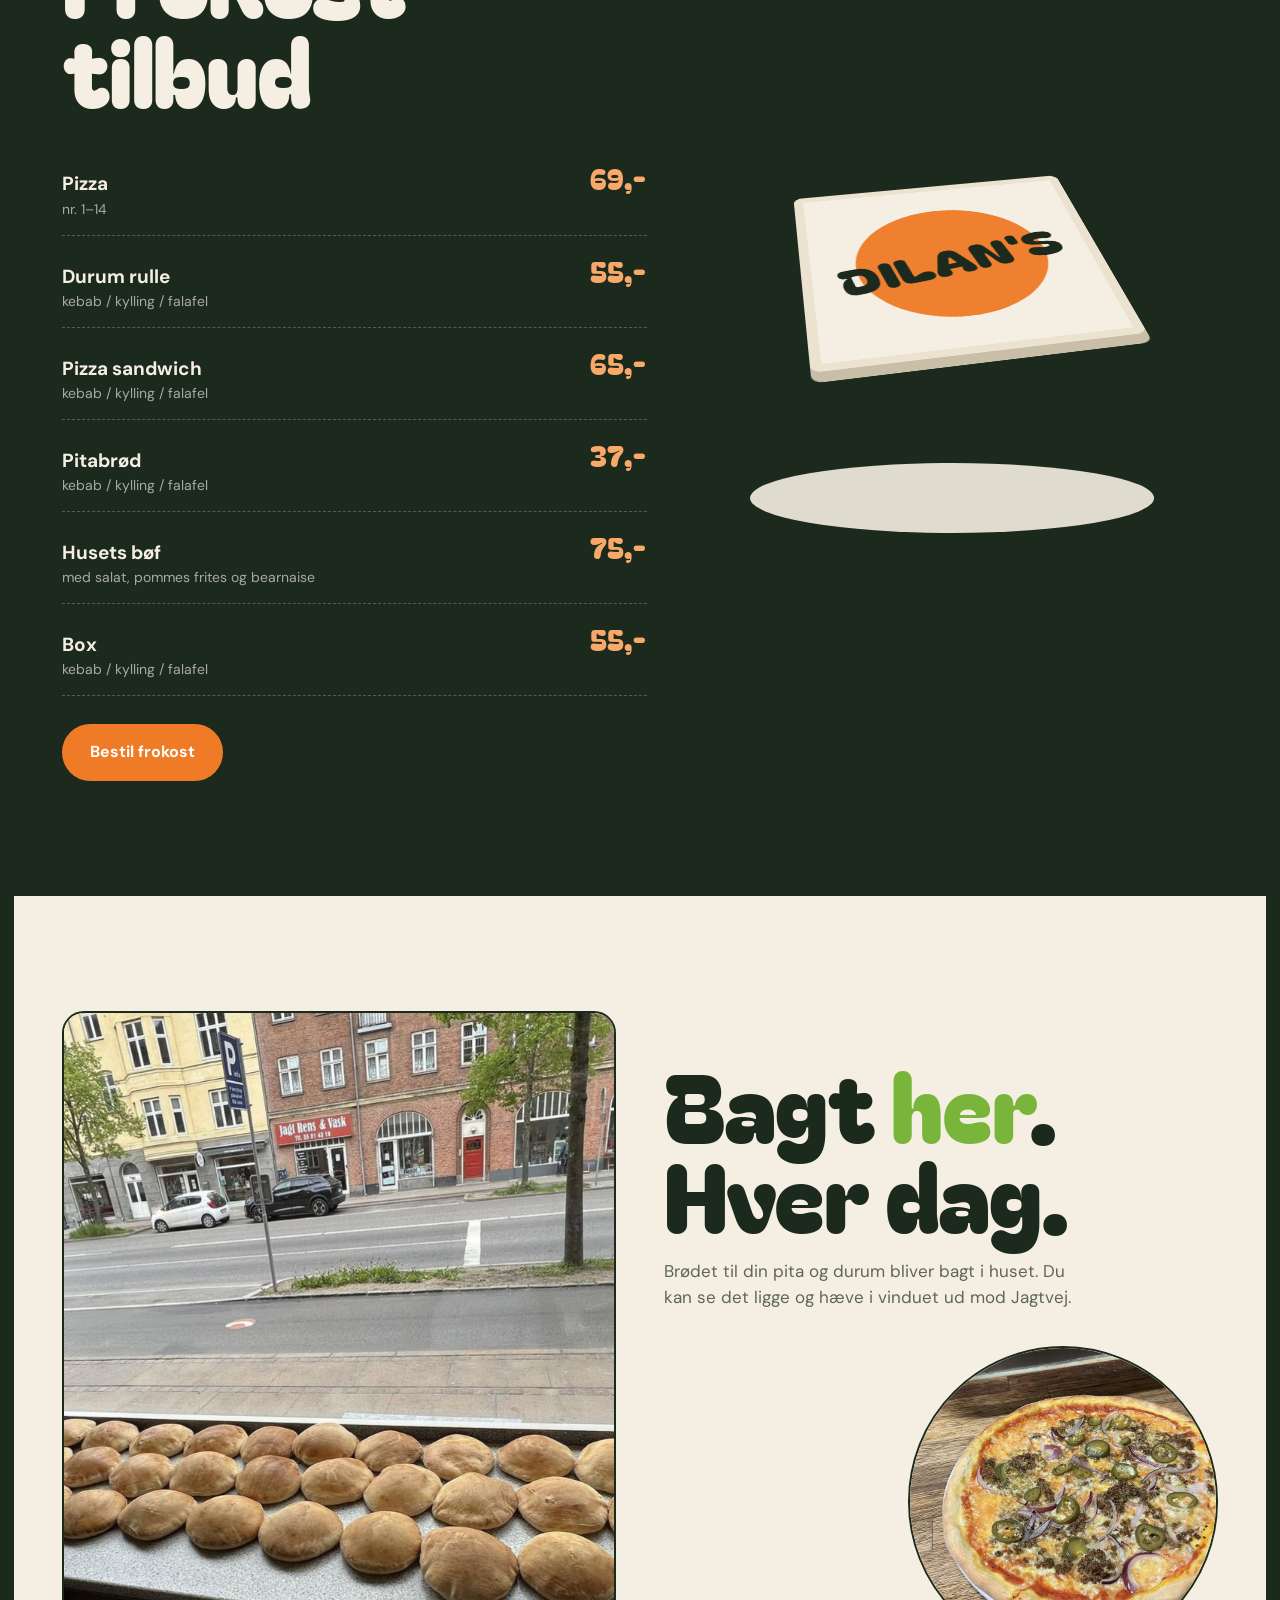
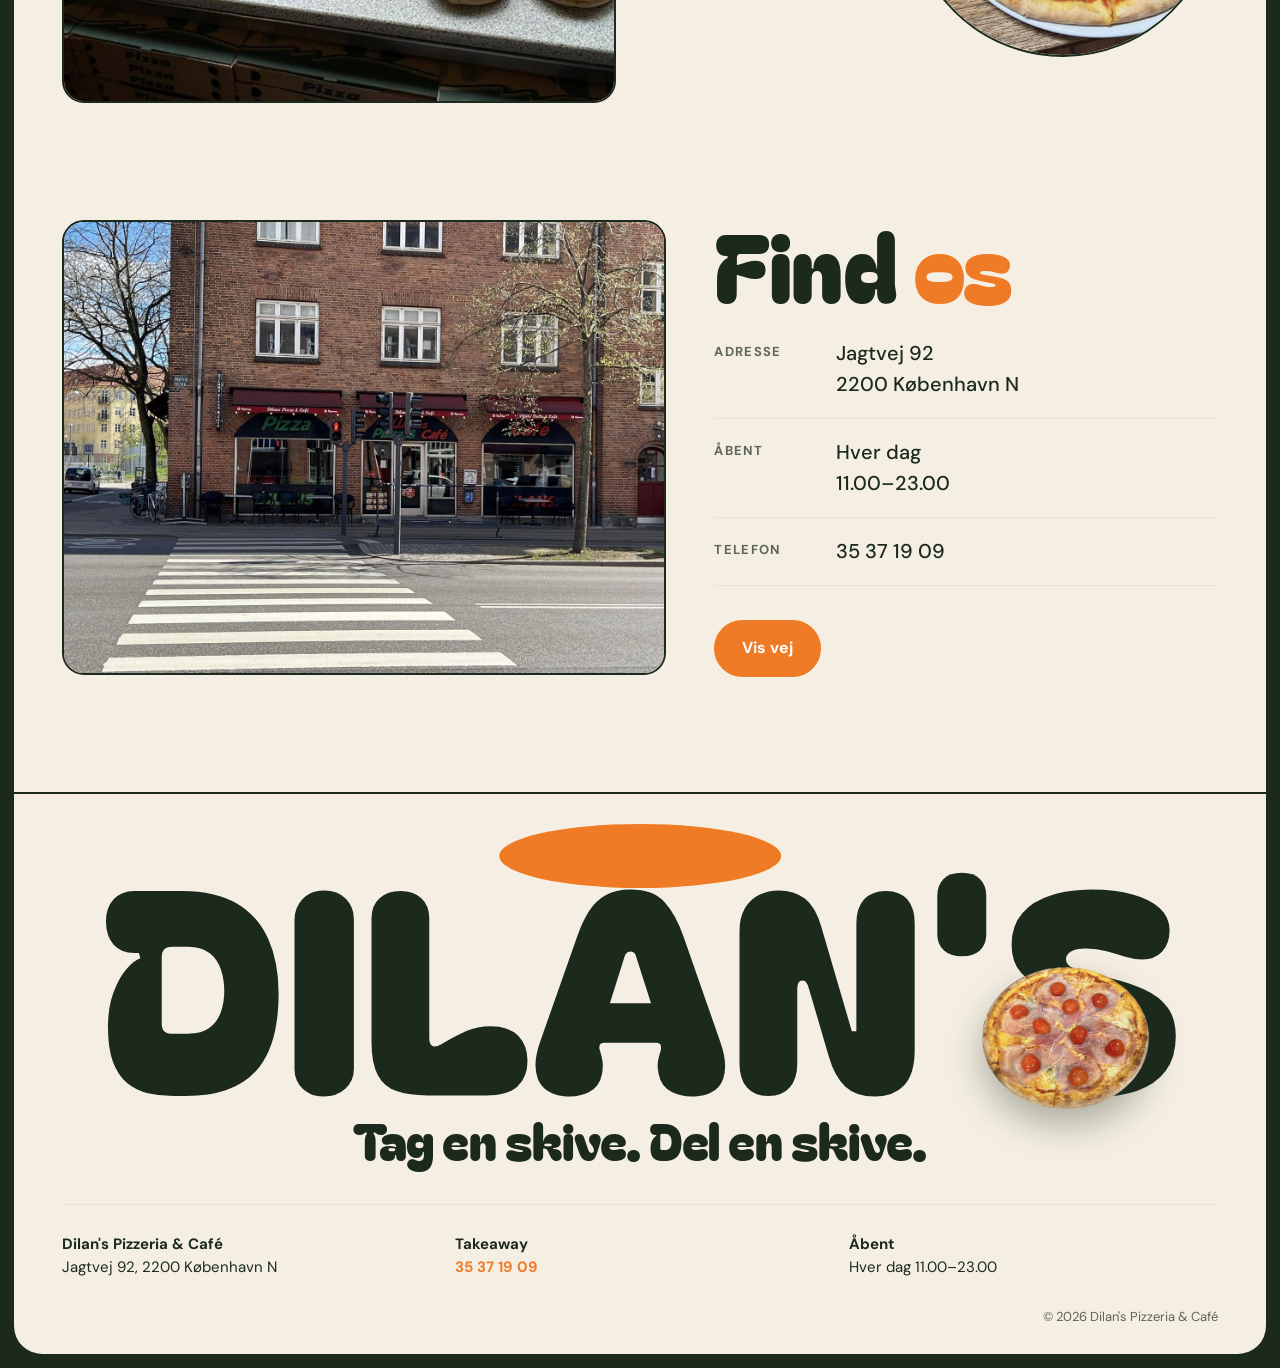
==== commit 174524b0: "Tilføj menuside med kurv og bestilling til afhentning Hele menukortet som søgbar side med kategorier" ====
--- a/index.html
+++ b/index.html
@@ -17,7 +17,7 @@
         <small>Pizzeria &amp; Café</small>
       </a>
       <nav class="nav__links" aria-label="Hovedmenu">
-        <a href="#menu">Menu</a>
+        <a href="menu.html">Menu</a>
         <a href="#saadan">Takeaway</a>
         <a href="#saadan">Spis her</a>
         <a href="#find-os">Find os</a>
@@ -47,7 +47,7 @@
           <p class="hero__lead reveal">Pizza, durum og hjemmebagt brød på Jagtvej.<br>Tag den med hjem, eller bliv og spis hos os.</p>
           <div class="hero__actions reveal">
             <a class="btn btn--orange" href="tel:+4535371909">Ring: 35 37 19 09</a>
-            <a class="btn btn--ghost" href="#menu">Se menuen</a>
+            <a class="btn btn--ghost" href="menu.html">Se menuen og bestil</a>
           </div>
           <p class="hero__hours reveal"><span class="dot"></span> Åbent hver dag 11.00–23.00</p>
         </div>
@@ -118,7 +118,7 @@
         </div>
         <p class="menu__more reveal">
           Durum, burgere, salater, pasta, a la carte og børnemenu.
-          <a href="assets/img/menu.jpg" target="_blank" rel="noopener">Se hele menuen →</a>
+          <a href="menu.html">Se hele menuen →</a>
         </p>
       </section>
 
@@ -161,6 +161,7 @@
               <li class="reveal"><span>Husets bøf <small>med salat, pommes frites og bearnaise</small></span><b>75,-</b></li>
               <li class="reveal"><span>Box <small>kebab / kylling / falafel</small></span><b>55,-</b></li>
             </ul>
+            <a class="btn btn--orange lunch__cta" href="menu.html#frokost">Bestil frokost</a>
           </div>
           <div class="lunch__visual">
             <div class="box" data-float>
--- a/styles.css
+++ b/styles.css
@@ -45,6 +45,7 @@
   background: var(--cream);
   border-radius: 28px;
   overflow: hidden;
+  overflow: clip; /* clip i stedet for hidden, så sticky virker */
 }
 
 .display { font-family: var(--display); font-weight: 400; line-height: .95; letter-spacing: -.01em; }
@@ -199,6 +200,7 @@
 }
 .lunch__list span { font-weight: 700; font-size: 19px; }
 .lunch__list small { display: block; font-weight: 400; font-size: 14px; opacity: .65; }
+.lunch__cta { margin-top: 28px; }
 .lunch__list b { font-family: var(--display); font-weight: 400; font-size: 28px; color: var(--orange-soft); }
 .lunch__visual { position: relative; height: 420px; perspective: 900px; }
 .box {
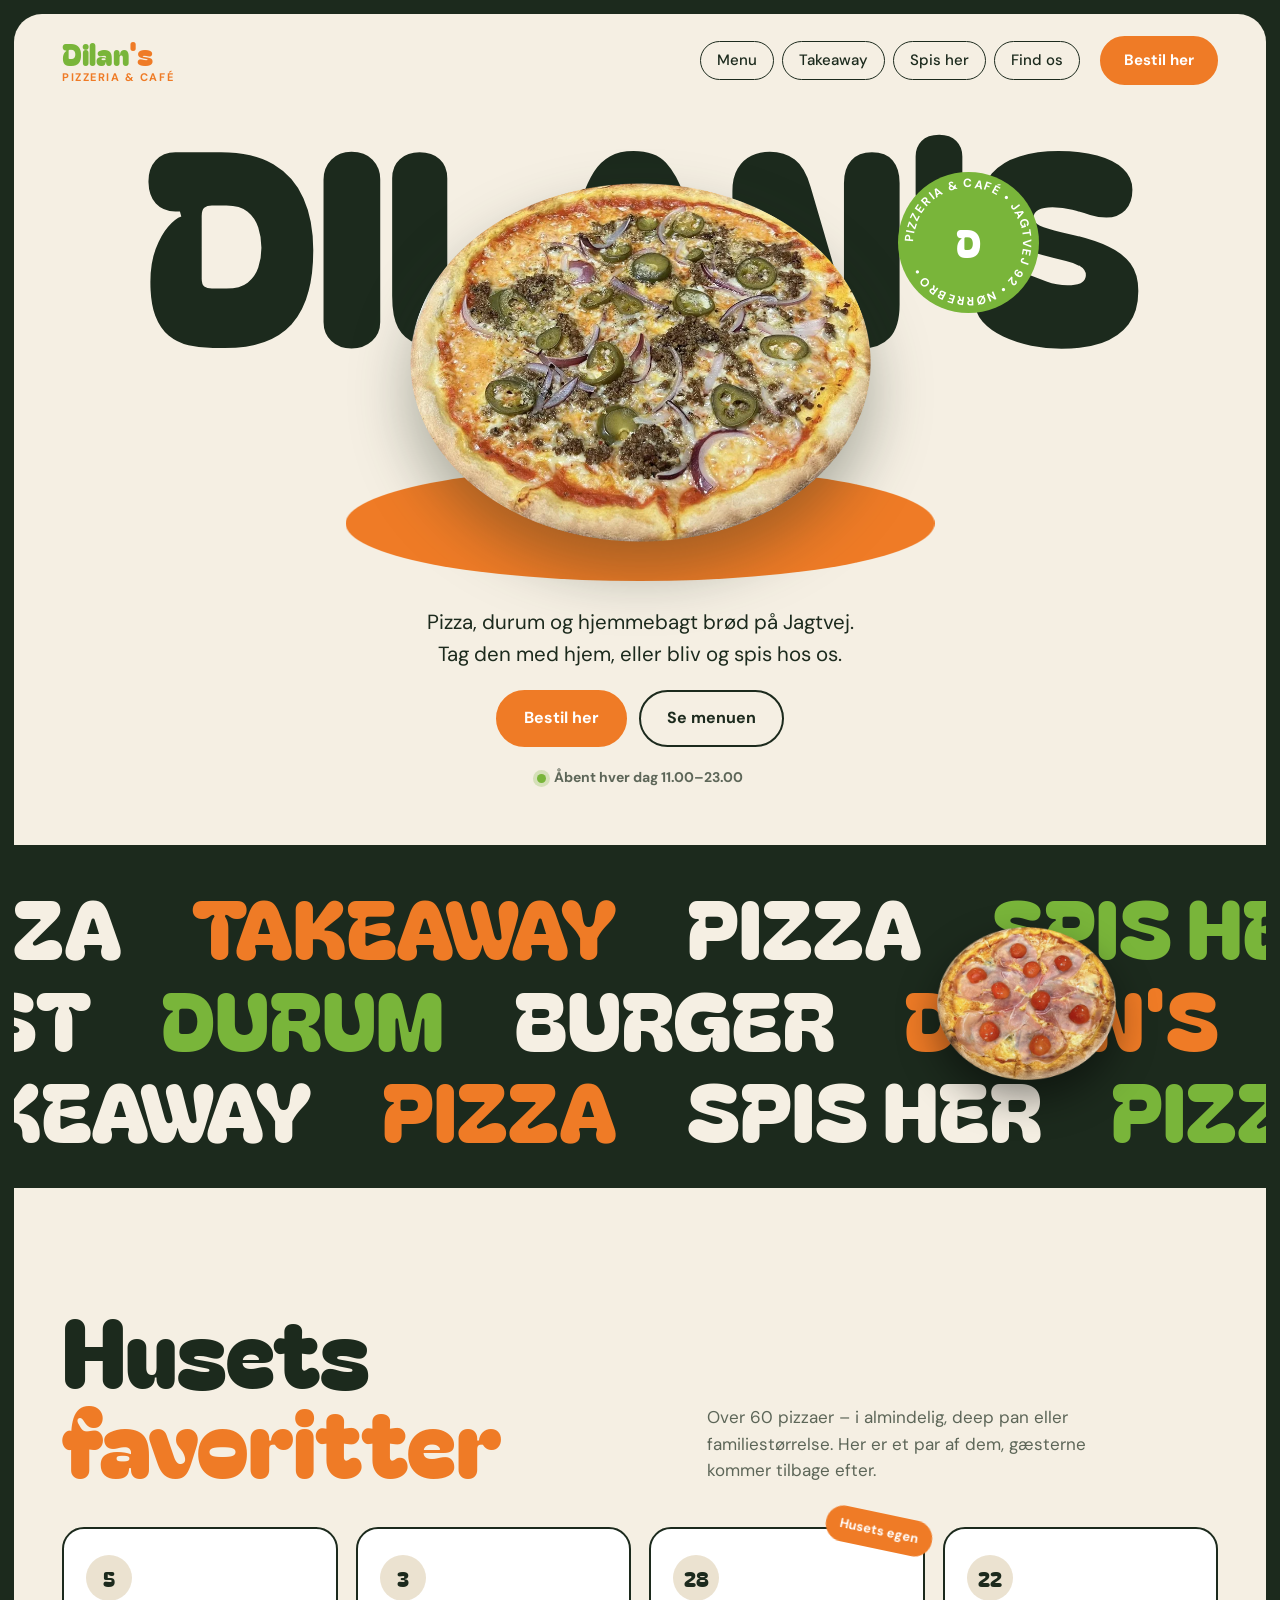
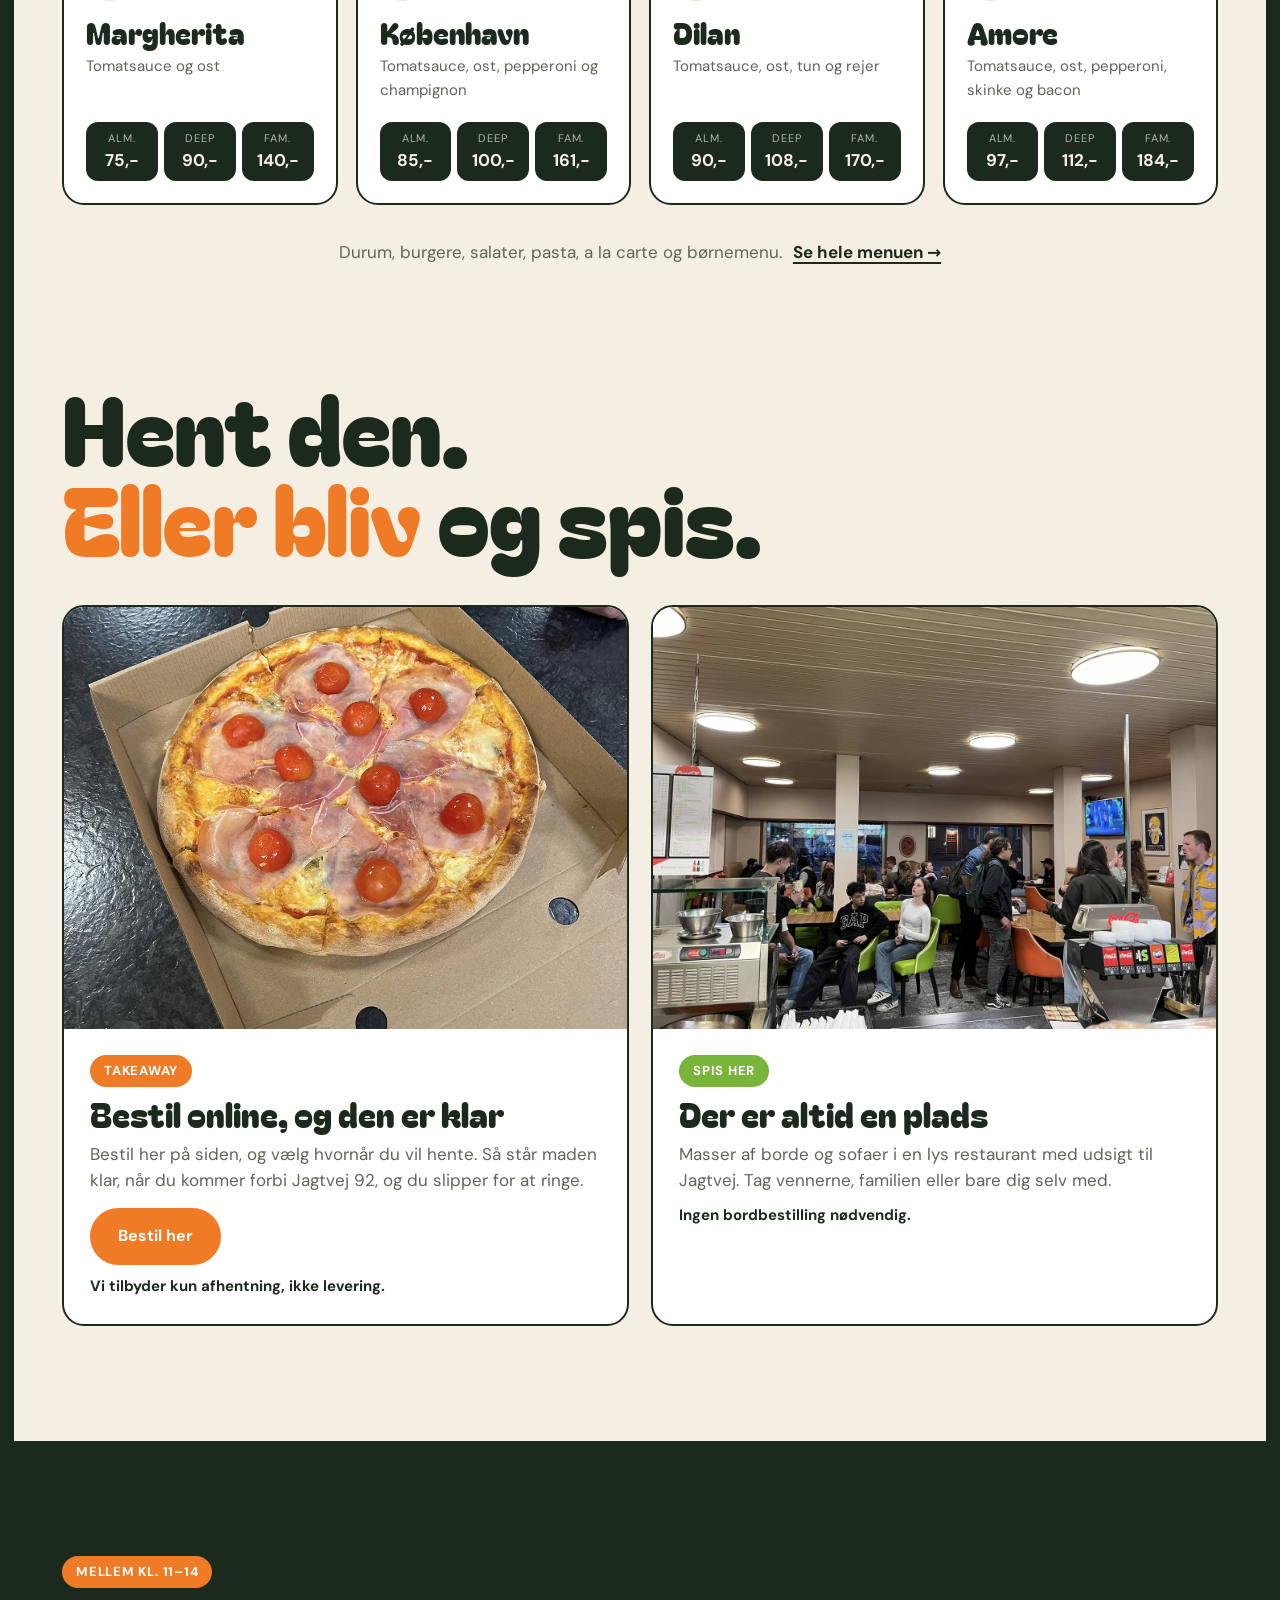
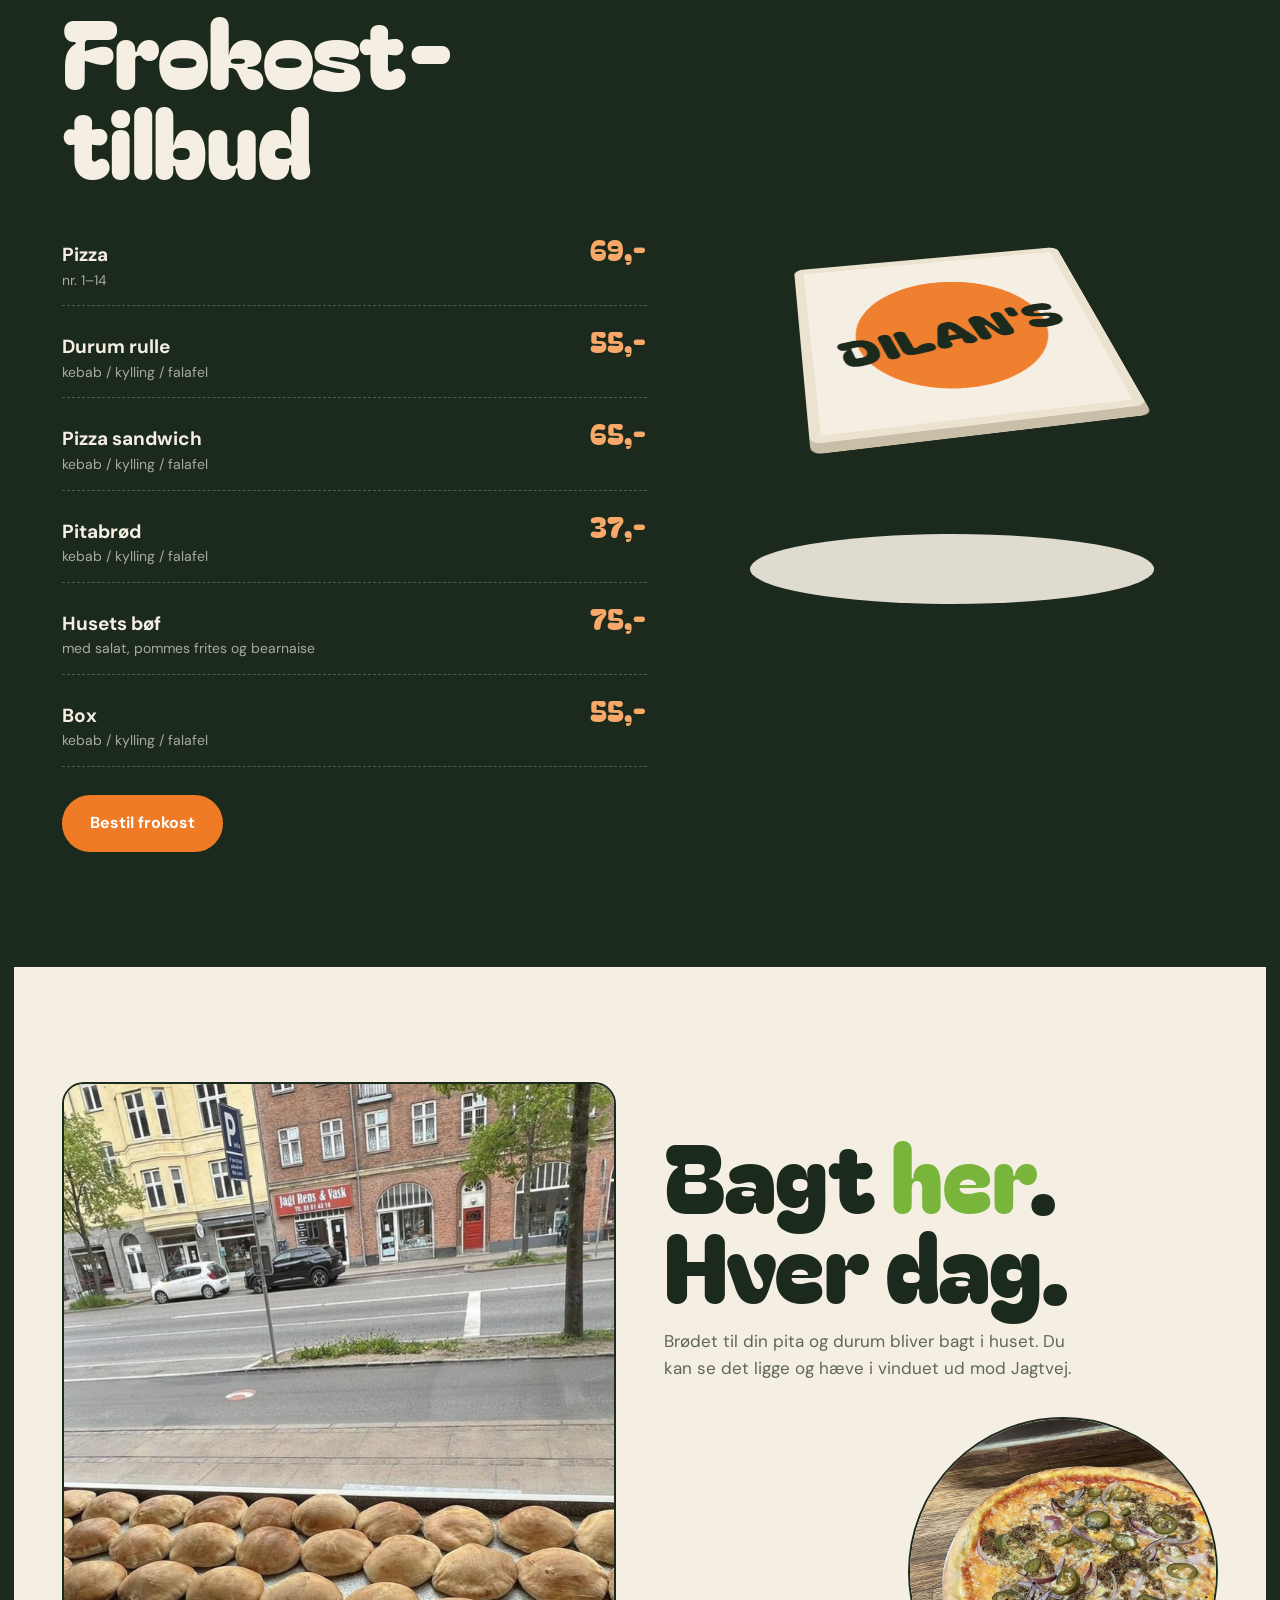
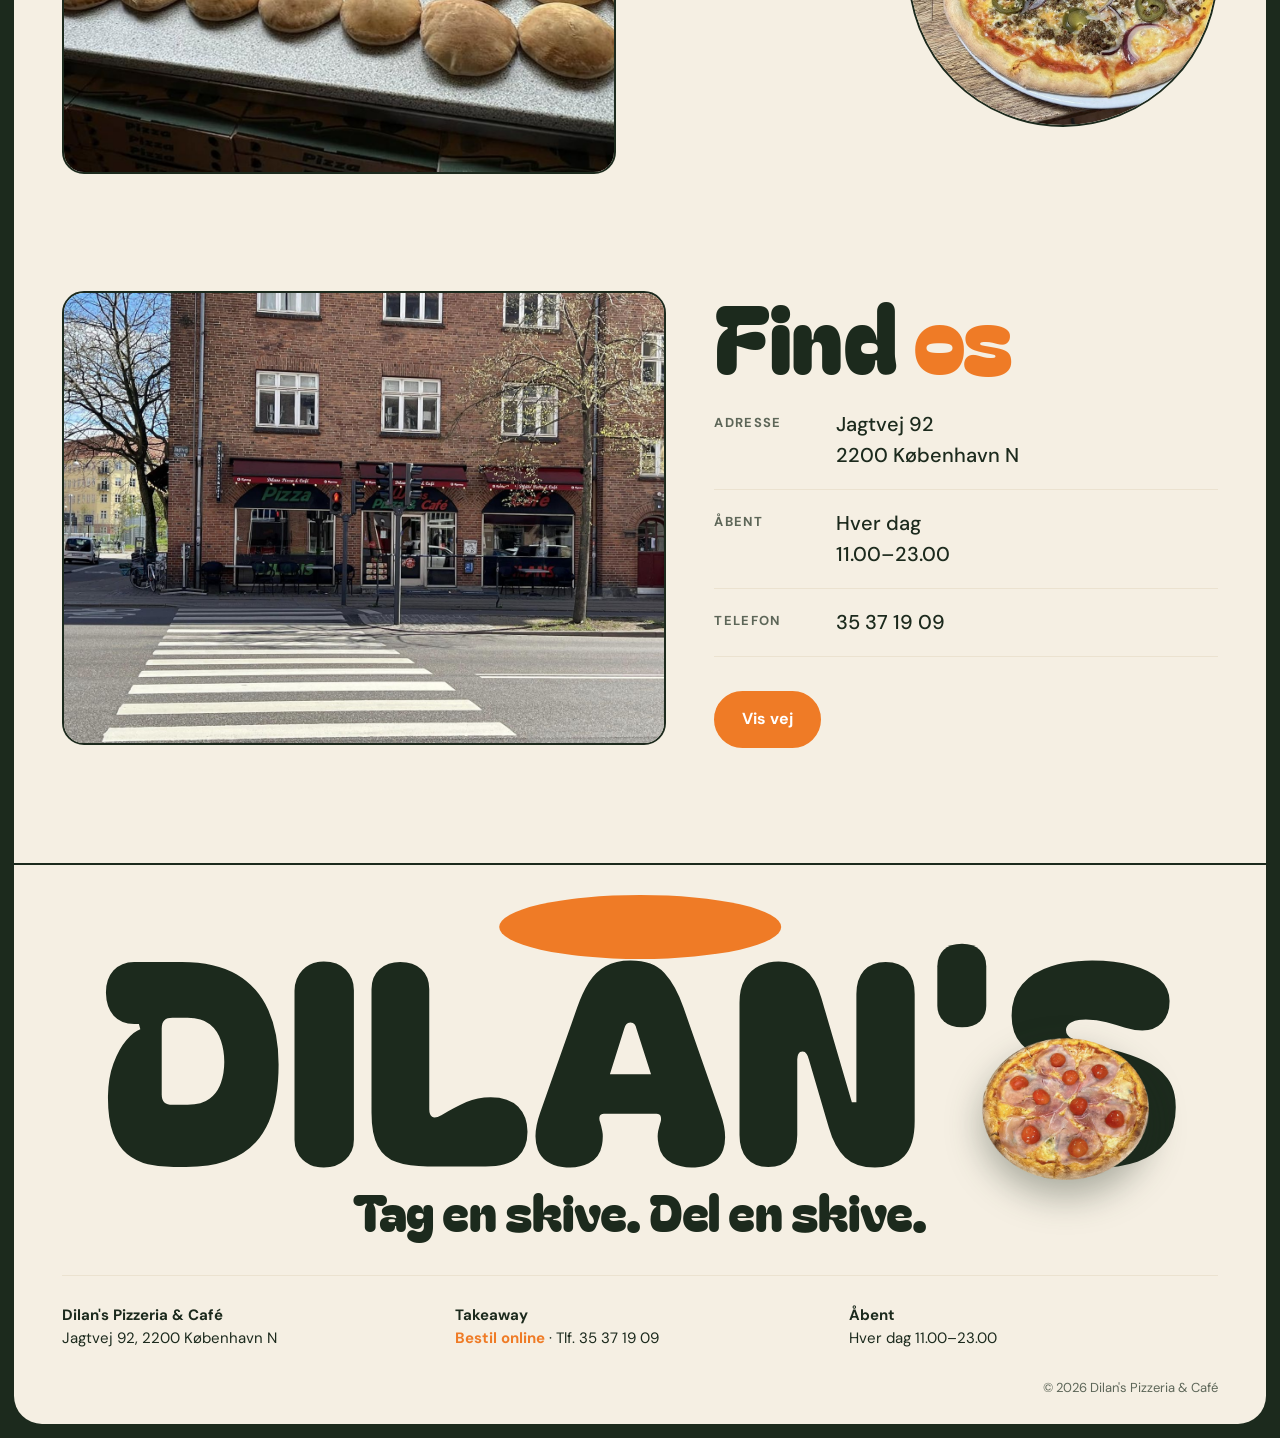
==== commit 660a8df1: "Flyt menulinks til højre og opfordr til at bestille online Topmenuen står nu ved siden af knappen, s" ====
--- a/index.html
+++ b/index.html
@@ -22,7 +22,7 @@
         <a href="#saadan">Spis her</a>
         <a href="#find-os">Find os</a>
       </nav>
-      <a class="btn btn--orange nav__cta" href="tel:+4535371909">Ring og bestil</a>
+      <a class="btn btn--orange nav__cta" href="menu.html">Bestil her</a>
     </header>
 
     <main id="top">
@@ -46,8 +46,8 @@
         <div class="hero__bottom">
           <p class="hero__lead reveal">Pizza, durum og hjemmebagt brød på Jagtvej.<br>Tag den med hjem, eller bliv og spis hos os.</p>
           <div class="hero__actions reveal">
-            <a class="btn btn--orange" href="tel:+4535371909">Ring: 35 37 19 09</a>
-            <a class="btn btn--ghost" href="menu.html">Se menuen og bestil</a>
+            <a class="btn btn--orange" href="menu.html">Bestil her</a>
+            <a class="btn btn--ghost" href="menu.html">Se menuen</a>
           </div>
           <p class="hero__hours reveal"><span class="dot"></span> Åbent hver dag 11.00–23.00</p>
         </div>
@@ -130,8 +130,9 @@
             <div class="way__img"><img src="assets/img/pizza-boks.jpg" alt="Pizza med parmaskinke og cherrytomater i en takeaway-æske" loading="lazy"></div>
             <div class="way__body">
               <span class="pill pill--orange">Takeaway</span>
-              <h3>Ring, og den er klar</h3>
-              <p>Ring på <a href="tel:+4535371909">35 37 19 09</a>, så står din mad klar, når du kommer forbi Jagtvej 92. Du kan også bare kigge ind og bestille ved disken.</p>
+              <h3>Bestil online, og den er klar</h3>
+              <p>Bestil her på siden, og vælg hvornår du vil hente. Så står maden klar, når du kommer forbi Jagtvej 92, og du slipper for at ringe.</p>
+              <a class="btn btn--orange way__cta" href="menu.html">Bestil her</a>
               <p class="note">Vi tilbyder kun afhentning, ikke levering.</p>
             </div>
           </article>
@@ -209,14 +210,14 @@
       <p class="footer__slogan display">Tag en skive. Del en skive.</p>
       <div class="footer__cols">
         <p><b>Dilan's Pizzeria &amp; Café</b><br>Jagtvej 92, 2200 København N</p>
-        <p><b>Takeaway</b><br><a href="tel:+4535371909">35 37 19 09</a></p>
+        <p><b>Takeaway</b><br><a href="menu.html">Bestil online</a> · Tlf. 35 37 19 09</p>
         <p><b>Åbent</b><br>Hver dag 11.00–23.00</p>
       </div>
       <p class="footer__copy">© <span id="year">2026</span> Dilan's Pizzeria &amp; Café</p>
     </footer>
   </div>
 
-  <a class="call-fab" href="tel:+4535371909" aria-label="Ring og bestil">📞 Ring og bestil</a>
+  <a class="call-fab" href="menu.html">Bestil her</a>
 
   <script src="script.js"></script>
 </body>
--- a/styles.css
+++ b/styles.css
@@ -75,14 +75,14 @@
 
 /* Nav */
 .nav {
-  display: flex; align-items: center; justify-content: space-between; gap: 20px;
+  display: flex; align-items: center; gap: 12px 20px;
   padding: 22px clamp(18px, 4vw, 48px);
   position: relative; z-index: 5;
 }
 .nav__logo { text-decoration: none; display: flex; flex-direction: column; line-height: 1; }
 .logo-word { font-family: var(--display); font-size: 30px; color: var(--green); }
 .nav__logo small { font-weight: 700; font-size: 11px; letter-spacing: .14em; text-transform: uppercase; color: var(--orange); margin-top: 4px; }
-.nav__links { display: flex; gap: 8px; }
+.nav__links { display: flex; gap: 8px; margin-left: auto; }
 .nav__links a {
   text-decoration: none; font-weight: 500; font-size: 15px;
   padding: 7px 16px; border: 1.5px solid var(--ink); border-radius: 999px;
@@ -187,6 +187,7 @@
 .way h3 { font-family: var(--display); font-weight: 400; font-size: 34px; line-height: 1; }
 .way p { color: var(--muted); }
 .way p a { color: var(--orange); font-weight: 700; }
+.way__cta { margin-top: 4px; }
 .way .note { color: var(--ink); font-weight: 700; font-size: 15px; }
 
 /* Frokost */
@@ -291,6 +292,7 @@
 @media (max-width: 760px) {
   .frame { margin: 8px; border-radius: 20px; }
   .nav__links { display: none; }
+  .nav__cta { margin-left: auto; }
   .ways__grid, .lunch__inner, .find, .baked__grid { grid-template-columns: 1fr; }
   .baked__img--small { width: 60%; }
   .lunch__visual { height: 300px; }
@@ -305,5 +307,4 @@
 }
 @media (max-width: 480px) {
   .cards { grid-template-columns: 1fr; }
-  .nav__cta { display: none; }
-}
+}
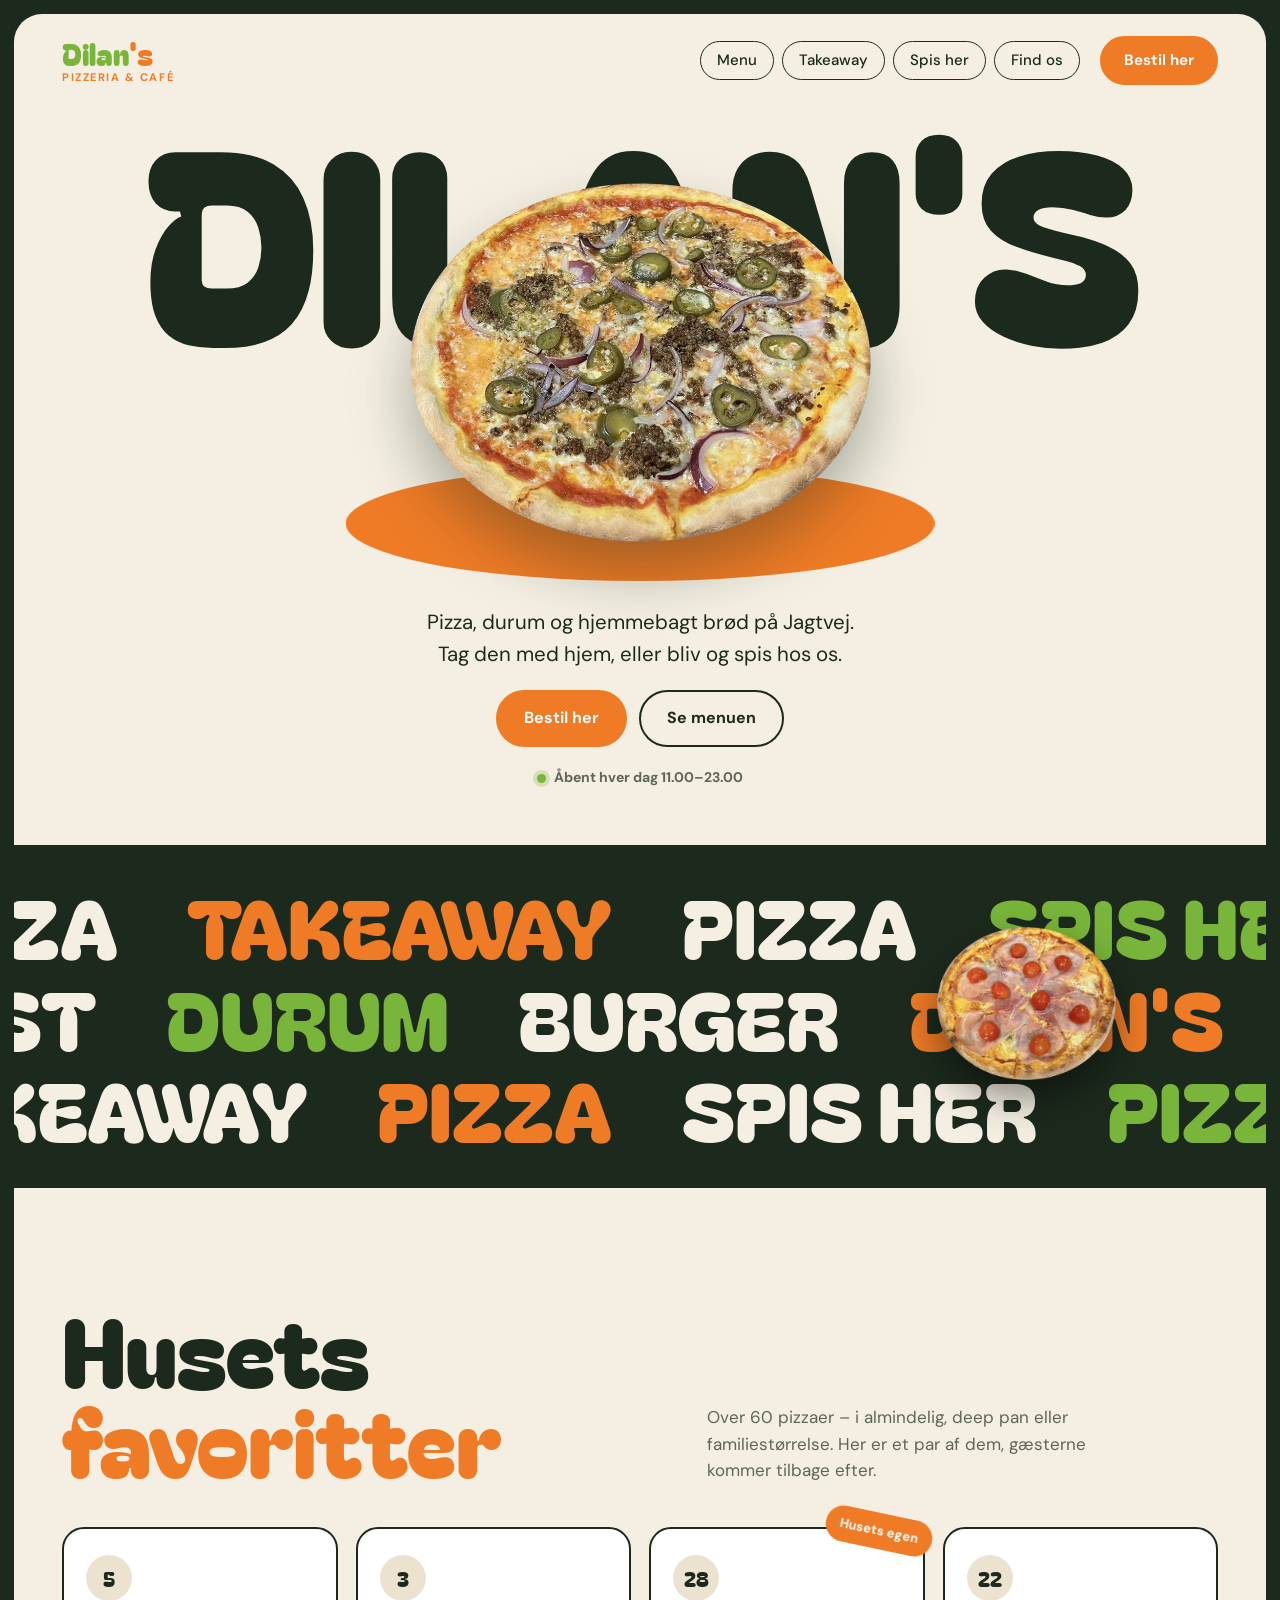
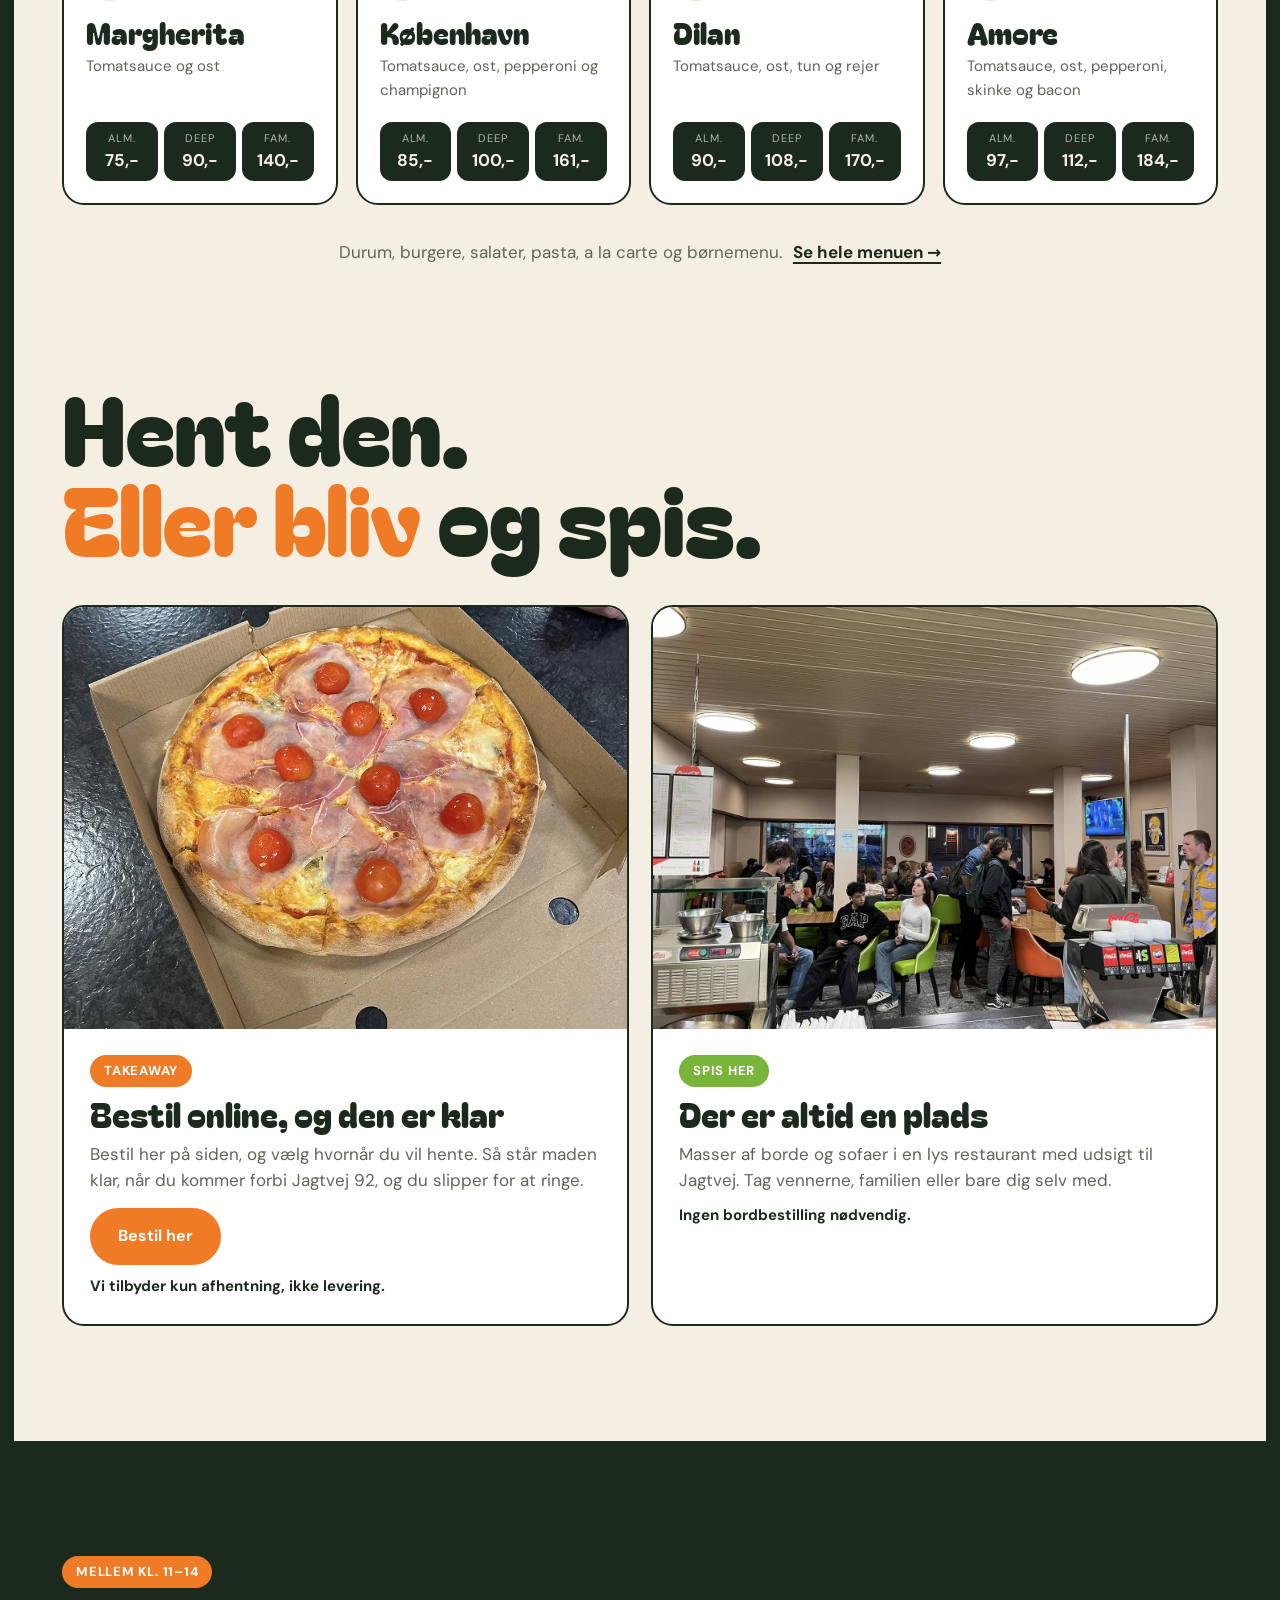
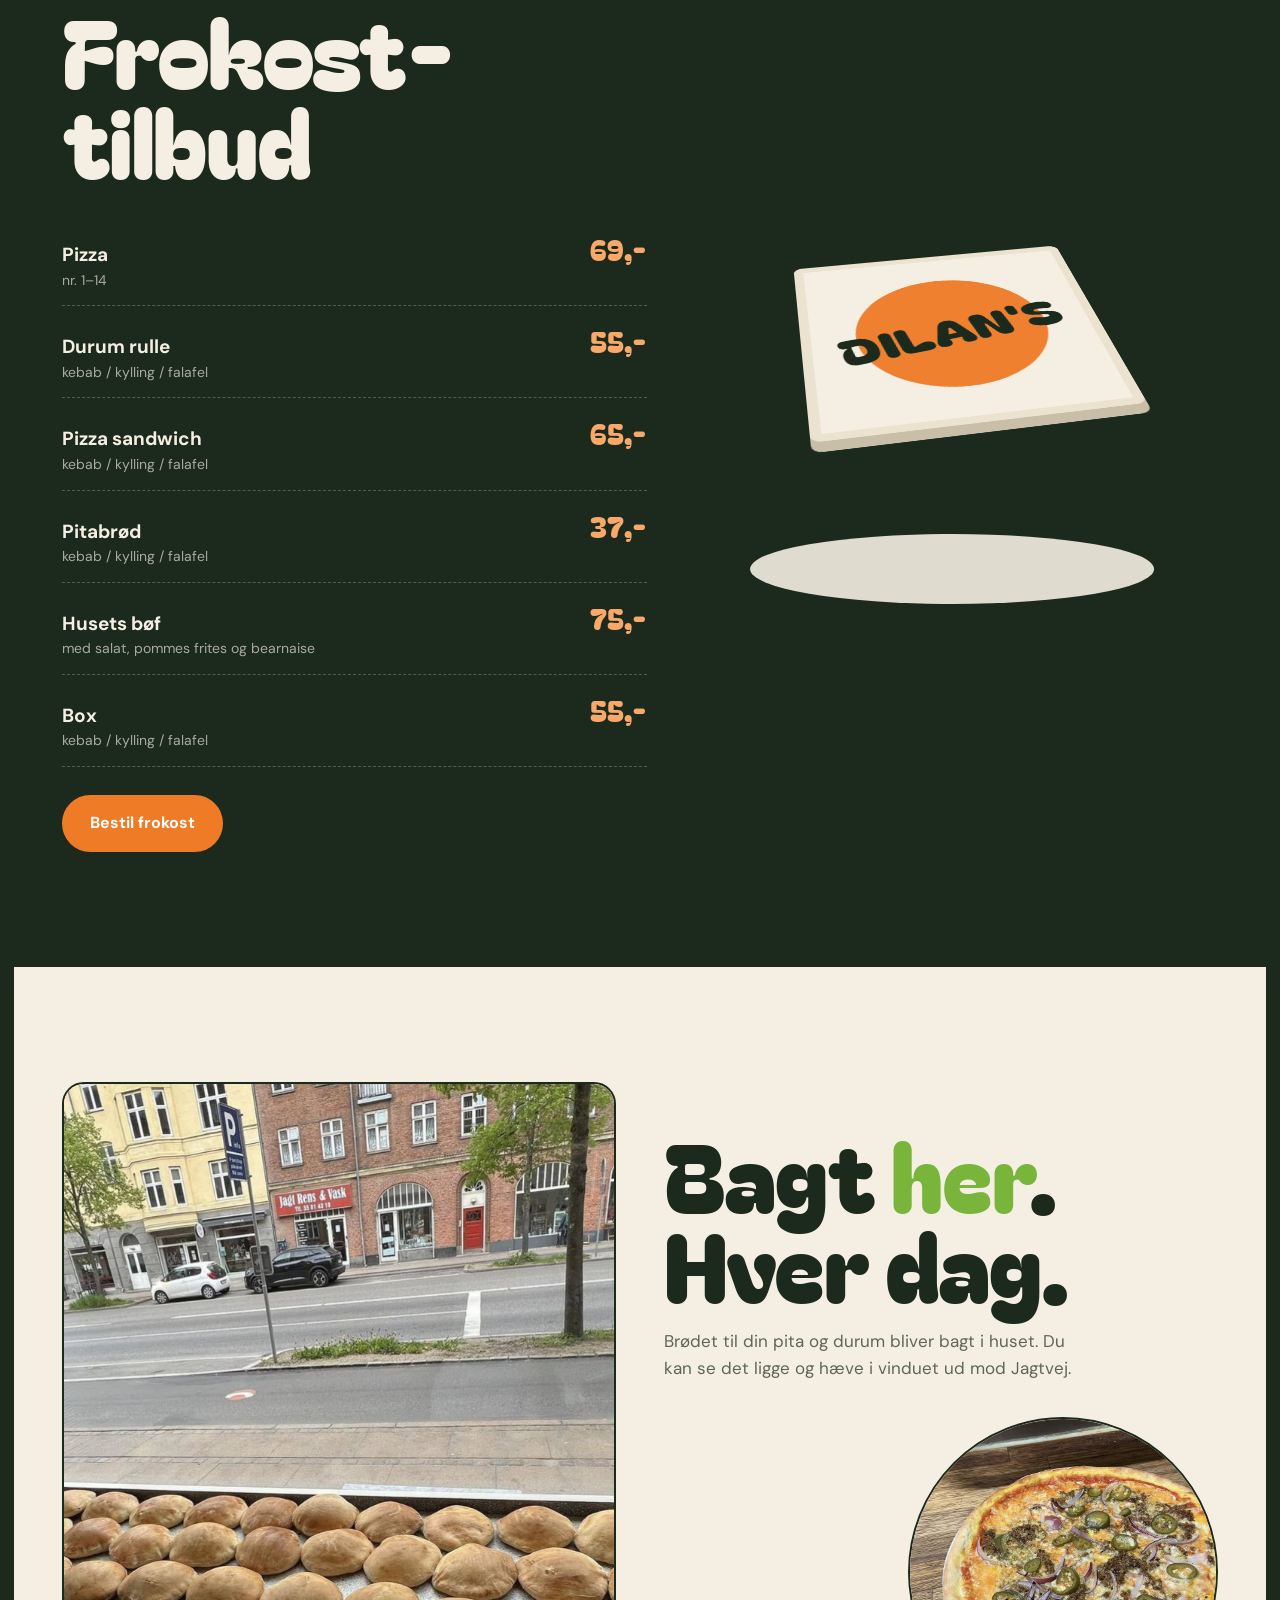
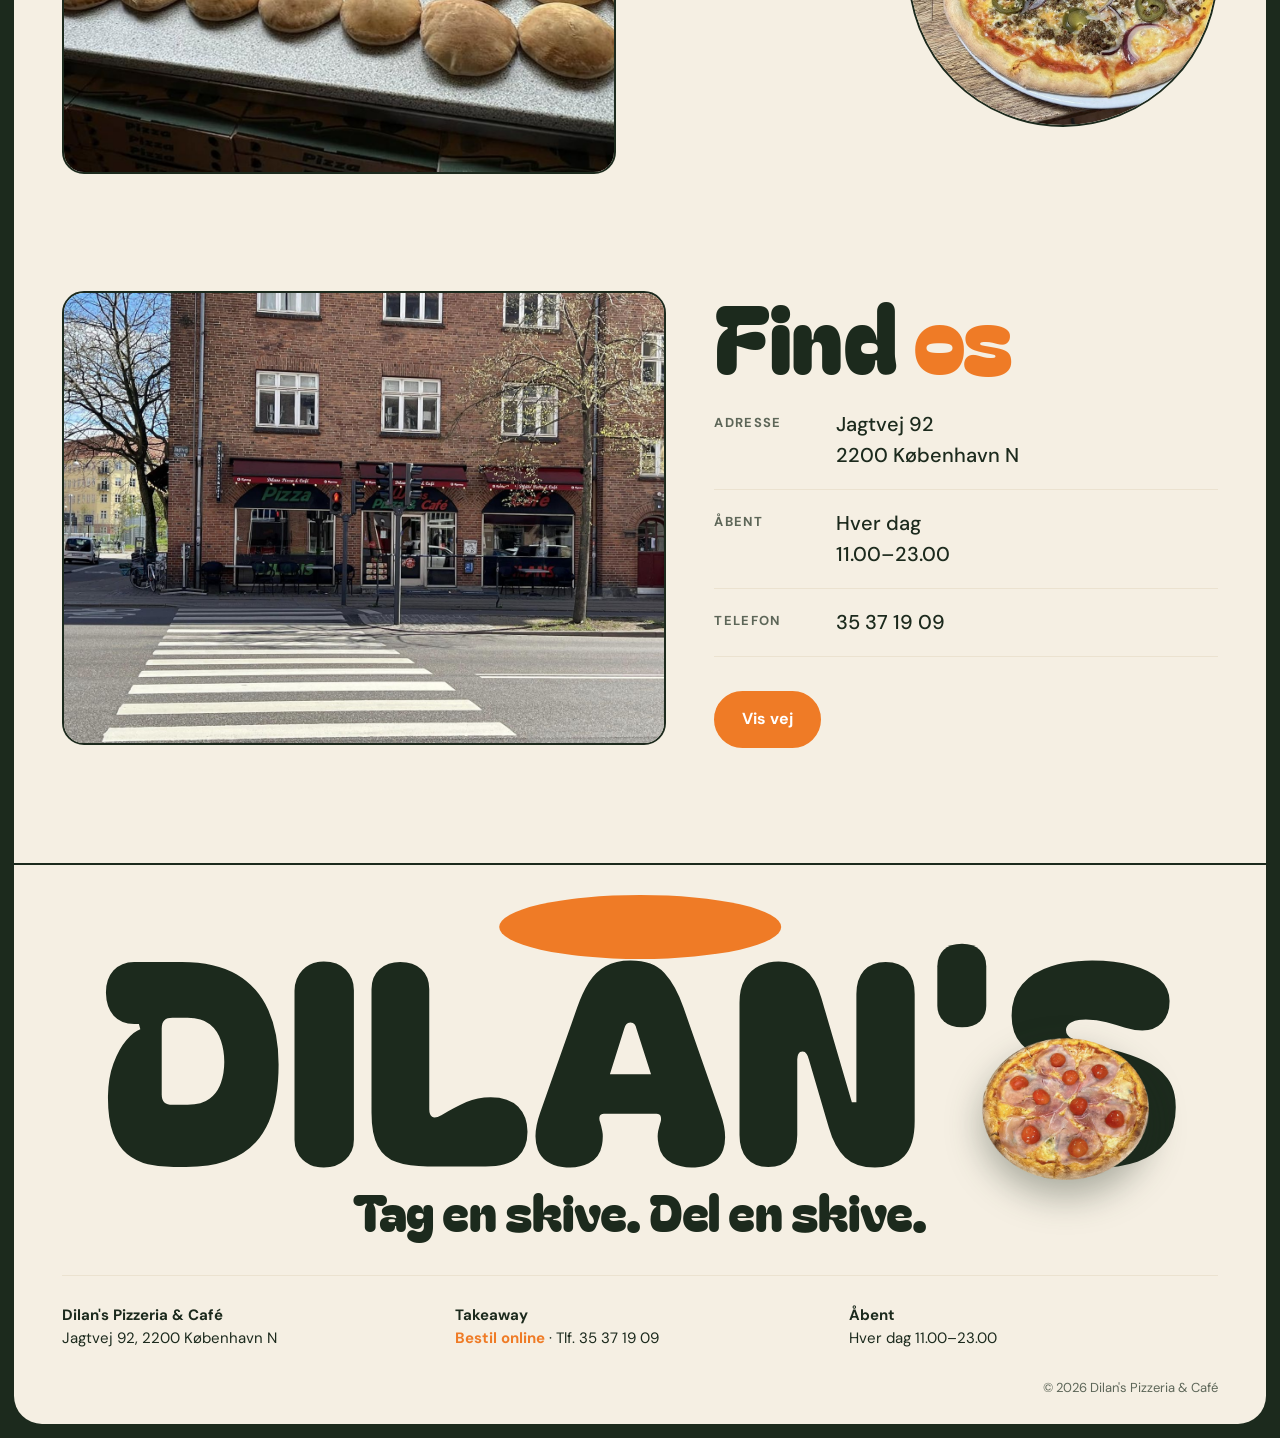
==== commit 5cec2765: "Fjern det grønne mærke fra forsiden Co-Authored-By: Claude Opus 5.5 <noreply@anthropic.com> Claude-S" ====
--- a/index.html
+++ b/index.html
@@ -35,13 +35,6 @@
         <div class="hero__stage">
           <div class="hero__blob"></div>
           <img class="hero__pizza" data-spin src="assets/img/pizza-jalapeno.webp" alt="Pizza med oksekød, jalapeños og rødløg">
-          <div class="badge hero__badge" aria-hidden="true">
-            <svg viewBox="0 0 200 200">
-              <defs><path id="circle" d="M100,100 m-78,0 a78,78 0 1,1 156,0 a78,78 0 1,1 -156,0"/></defs>
-              <text><textPath href="#circle">PIZZERIA &amp; CAFÉ • JAGTVEJ 92 • NØRREBRO • </textPath></text>
-            </svg>
-            <span class="badge__center">D</span>
-          </div>
         </div>
         <div class="hero__bottom">
           <p class="hero__lead reveal">Pizza, durum og hjemmebagt brød på Jagtvej.<br>Tag den med hjem, eller bliv og spis hos os.</p>
--- a/styles.css
+++ b/styles.css
@@ -54,6 +54,7 @@
 
 /* Knapper */
 .btn {
+  font-family: inherit; cursor: pointer;
   display: inline-flex; align-items: center; justify-content: center;
   padding: 14px 26px; border-radius: 999px;
   font-weight: 700; text-decoration: none; font-size: 16px;
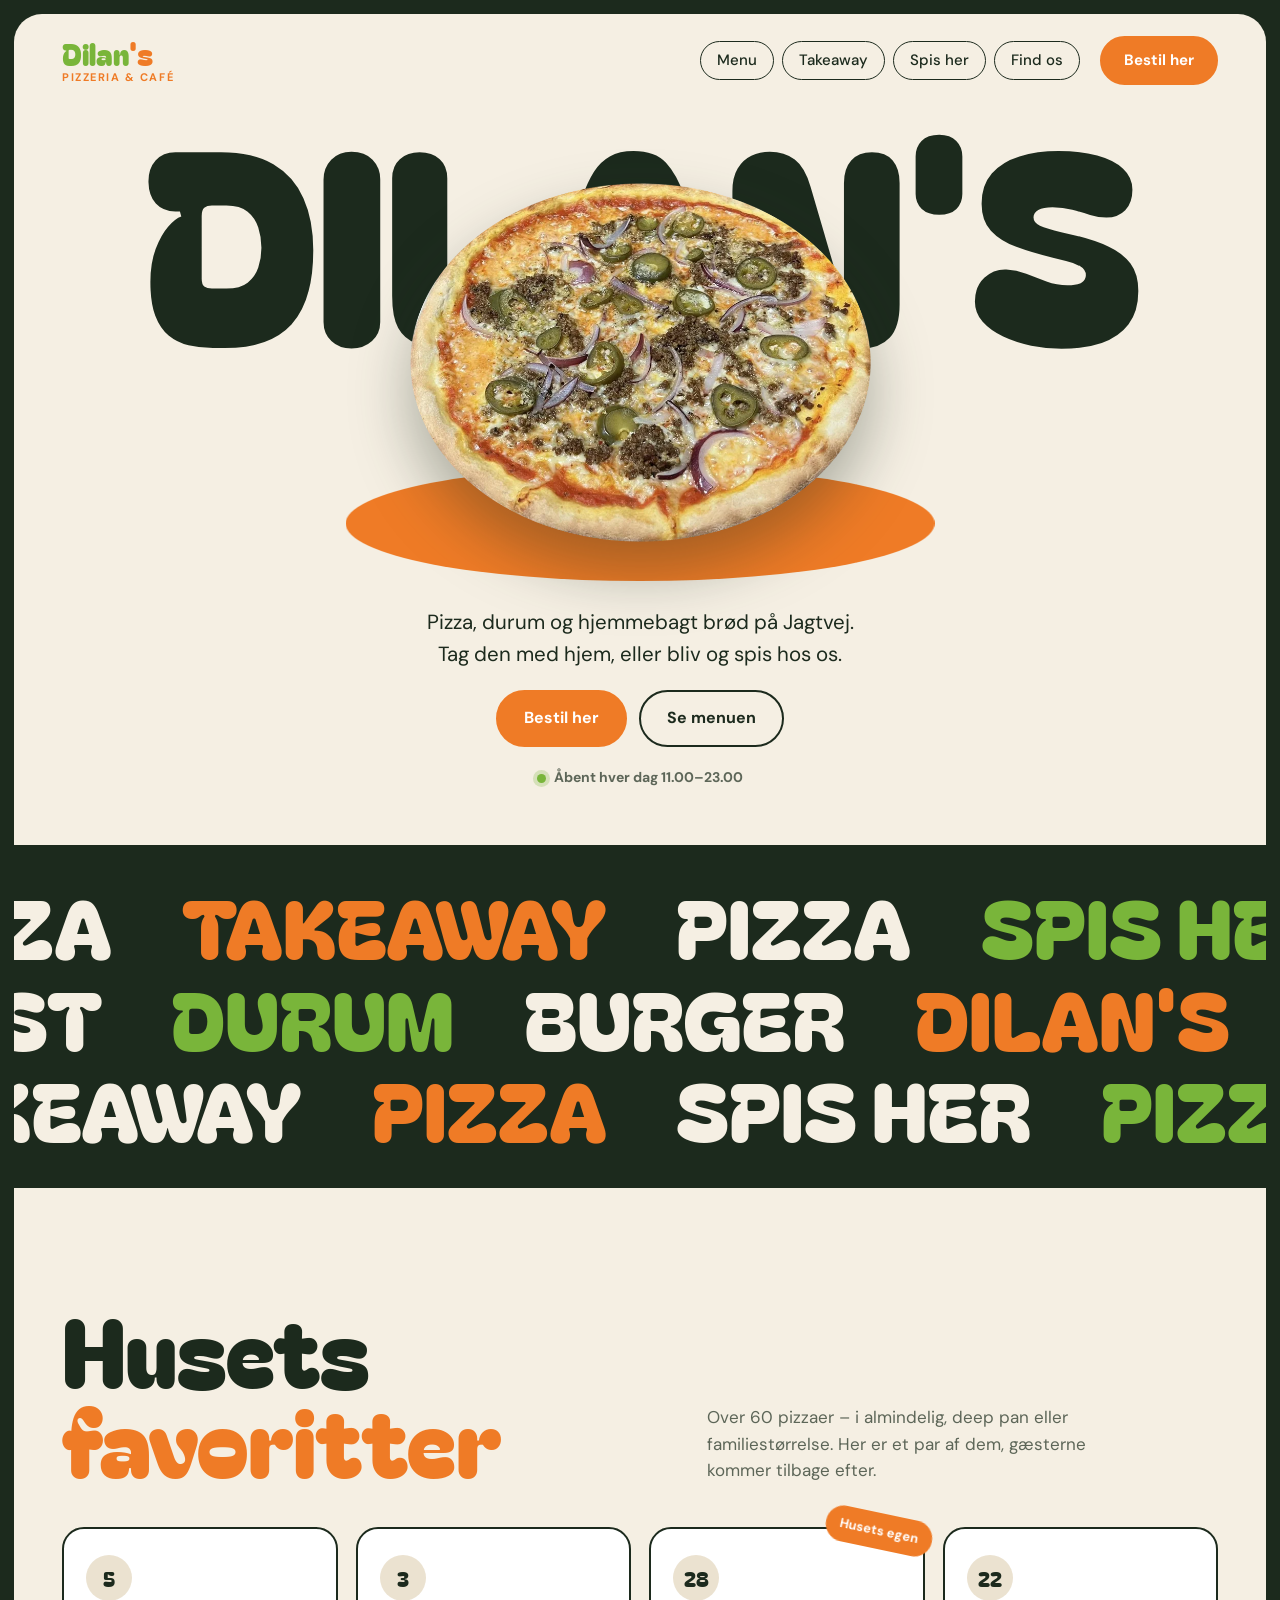
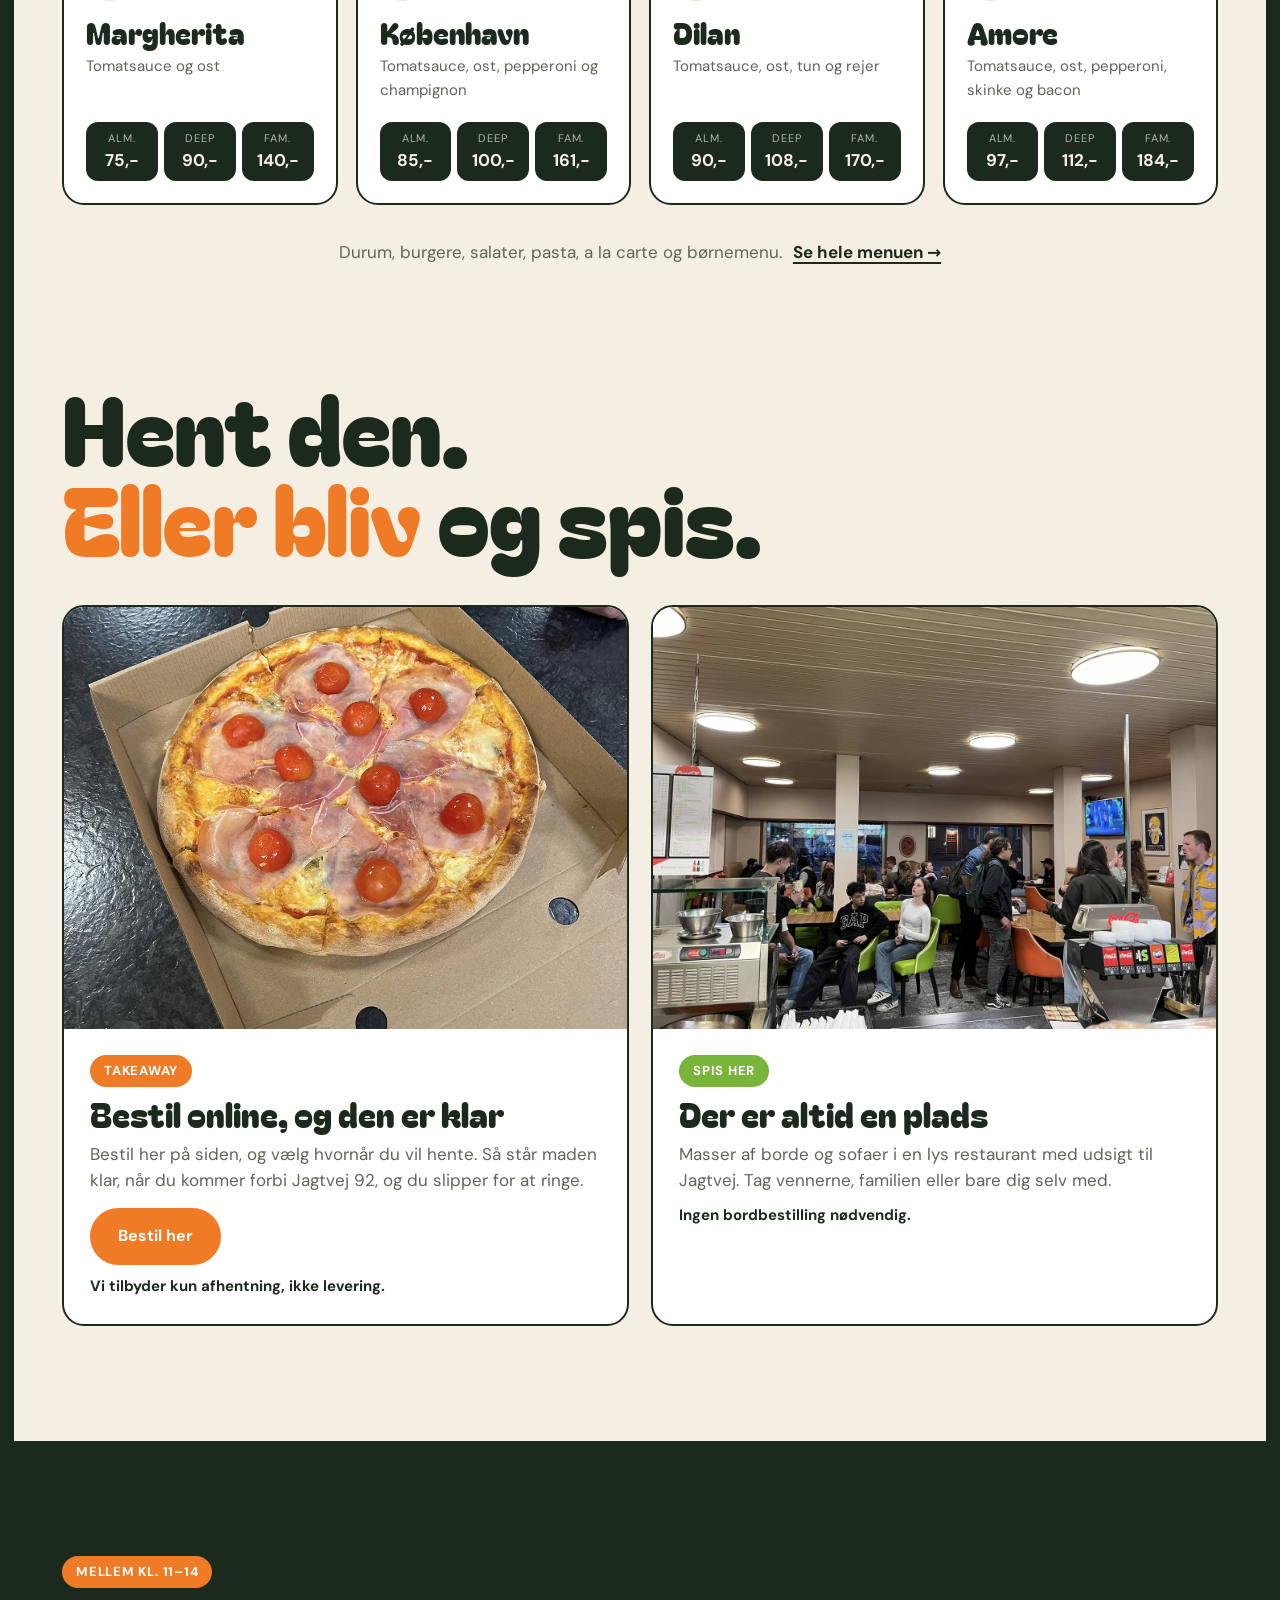
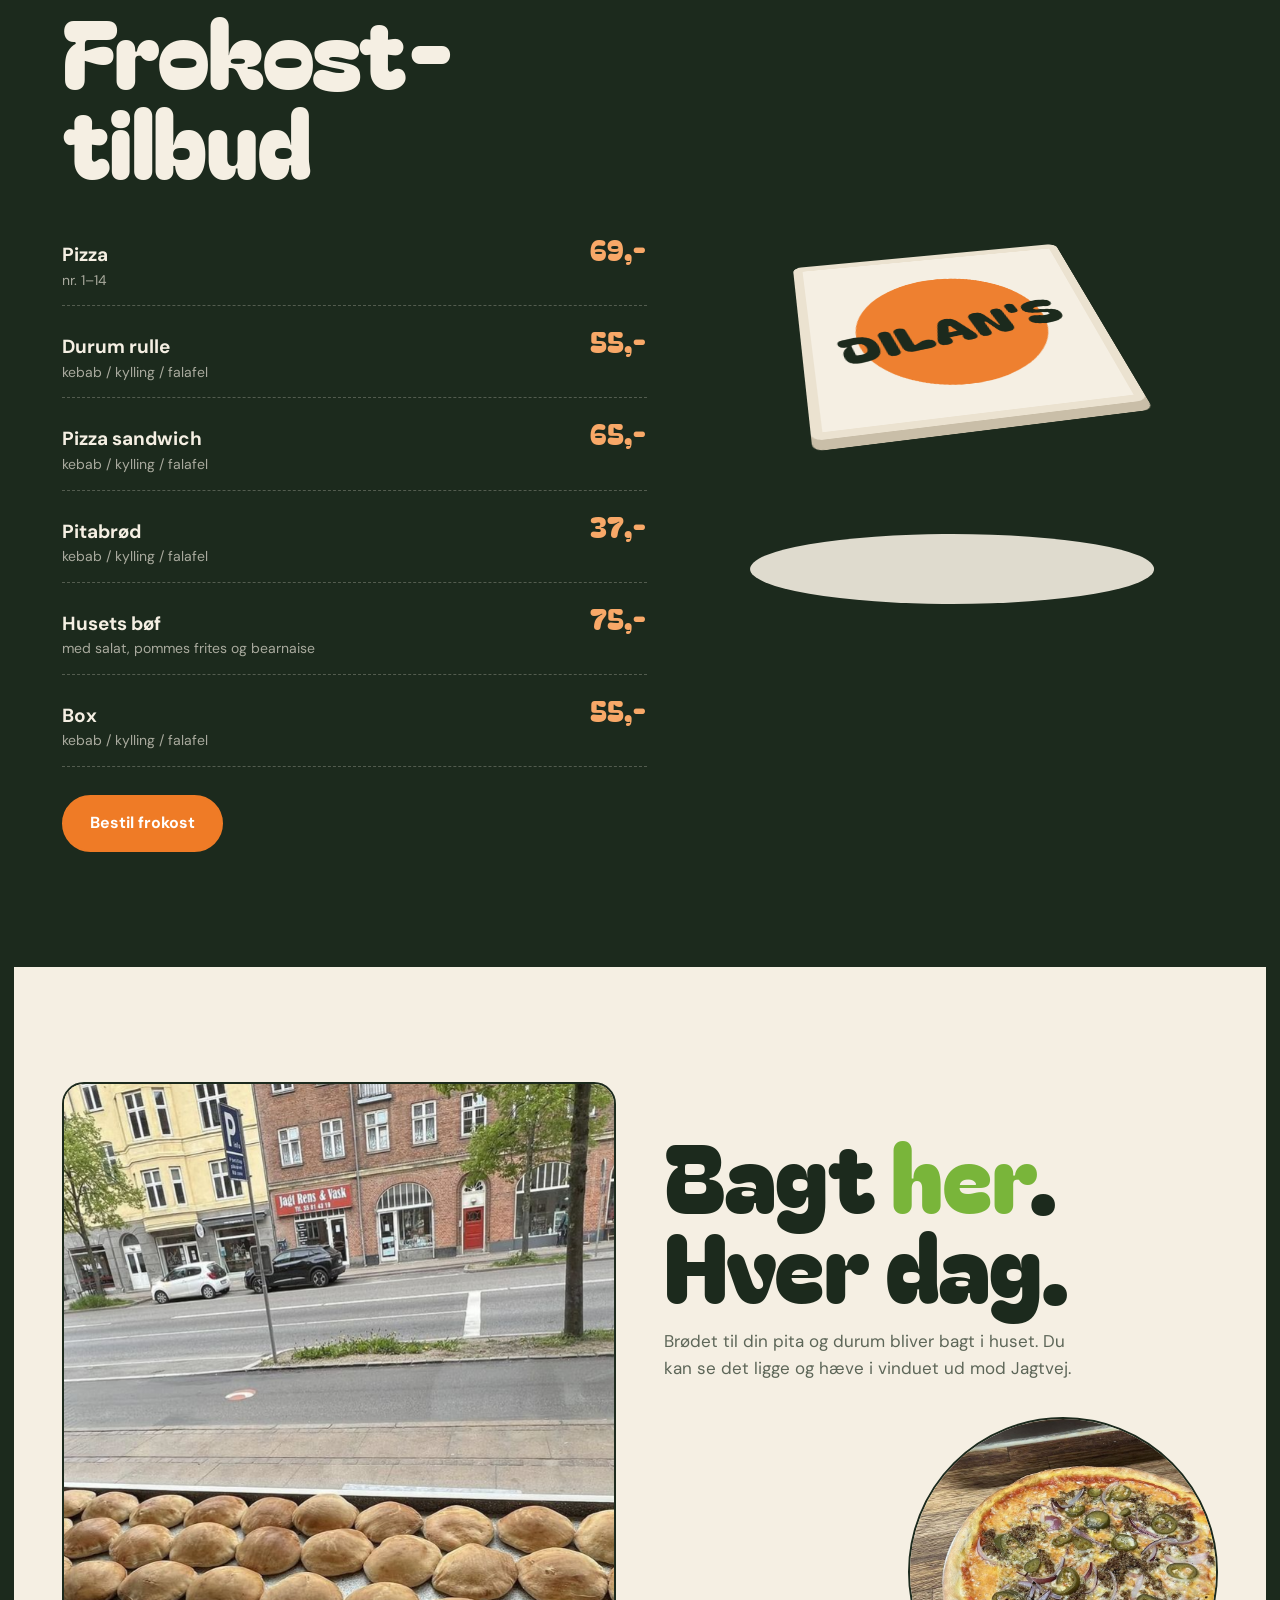
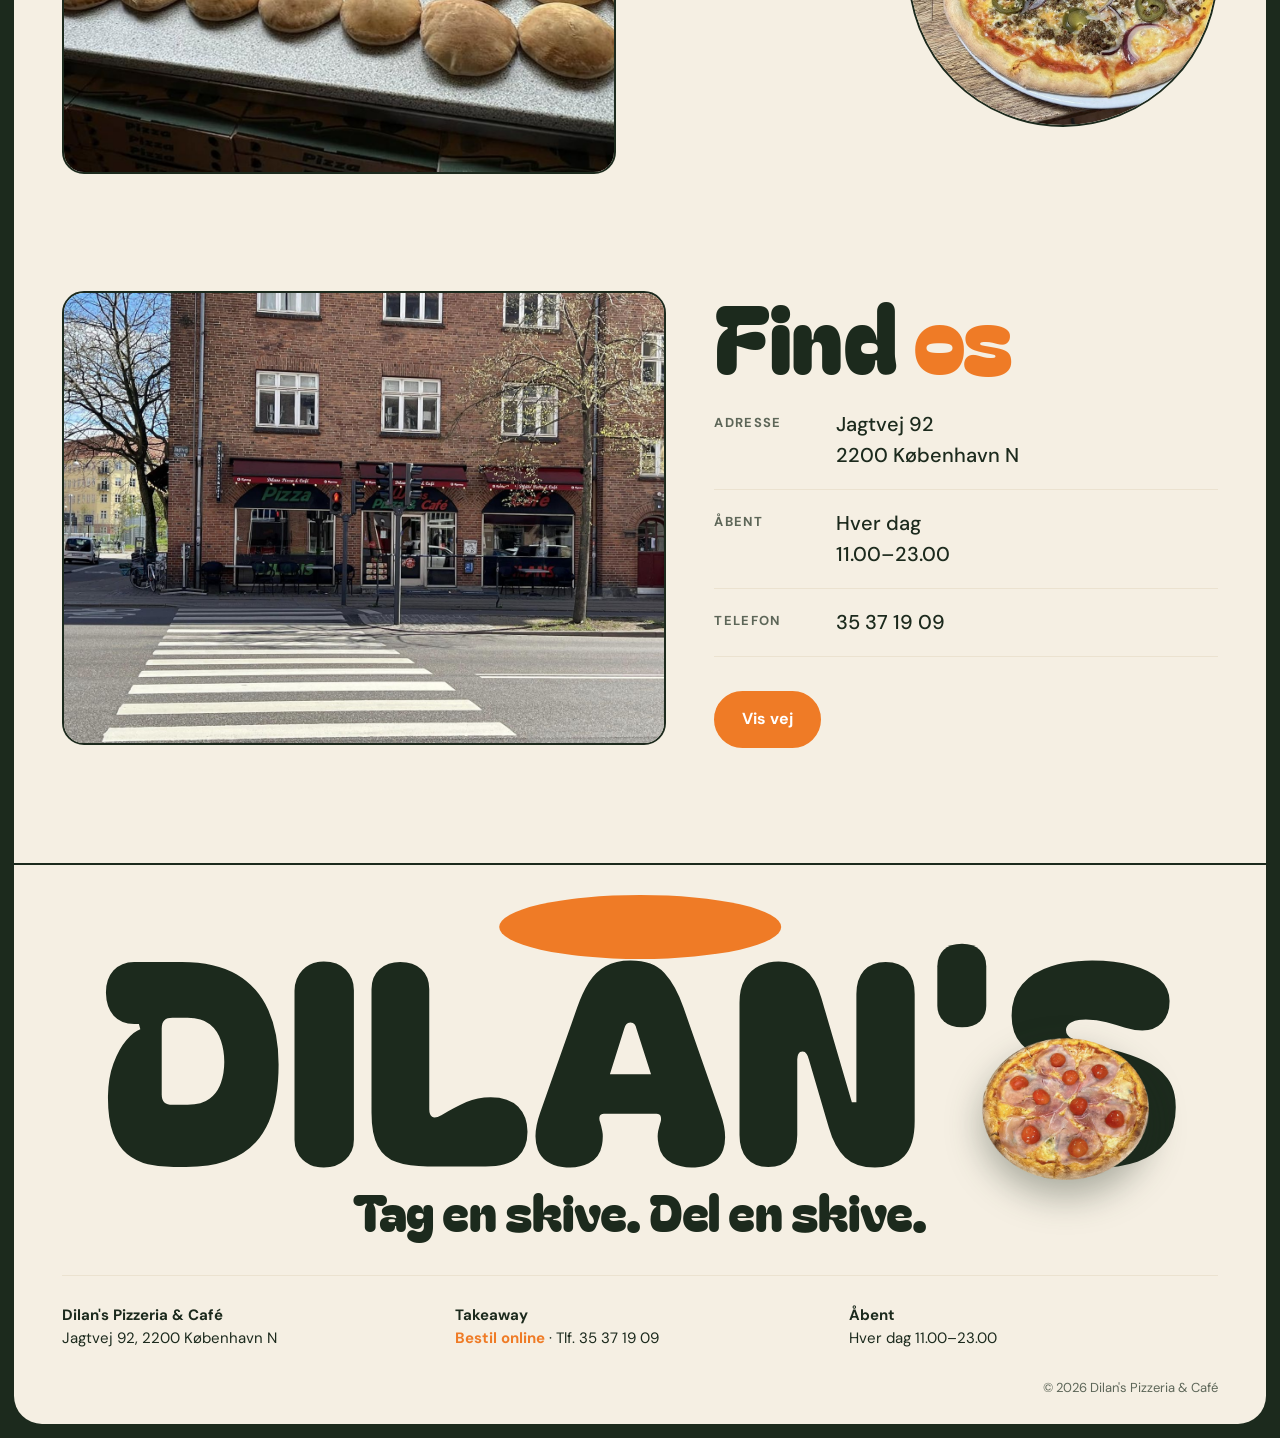
==== commit 89c3f985: "Fjern pizzabilledet fra det rullende tekstbånd Co-Authored-By: Claude Opus 5.5 <noreply@anthropic.co" ====
--- a/index.html
+++ b/index.html
@@ -57,7 +57,6 @@
         <div class="marquee__row" data-dir="-1">
           <span>TAKEAWAY</span><span class="o">PIZZA</span><span>SPIS HER</span><span class="g">PIZZA</span><span>TAKEAWAY</span><span class="o">PIZZA</span><span>SPIS HER</span><span class="g">PIZZA</span>
         </div>
-        <img class="marquee__pizza" data-spin src="assets/img/pizza-parma.webp" alt="">
       </section>
 
       <!-- MENU HIGHLIGHTS -->
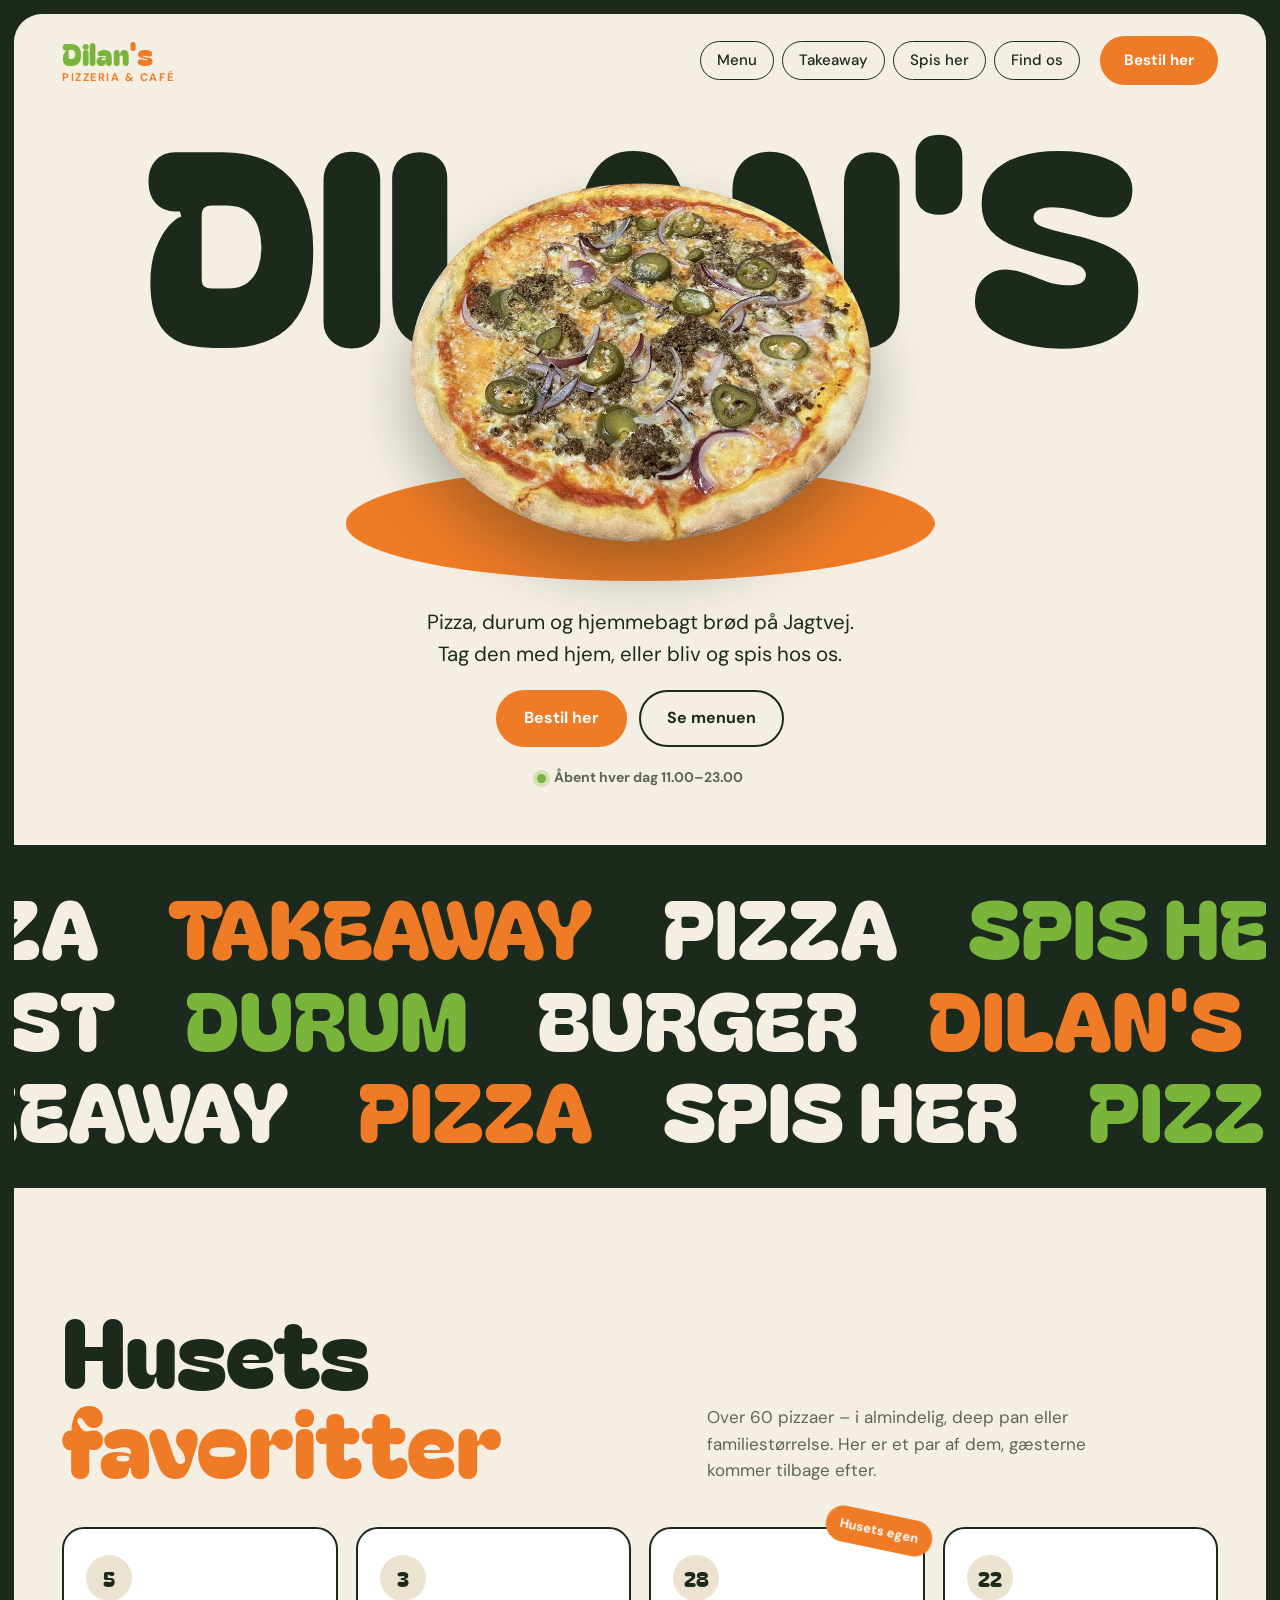
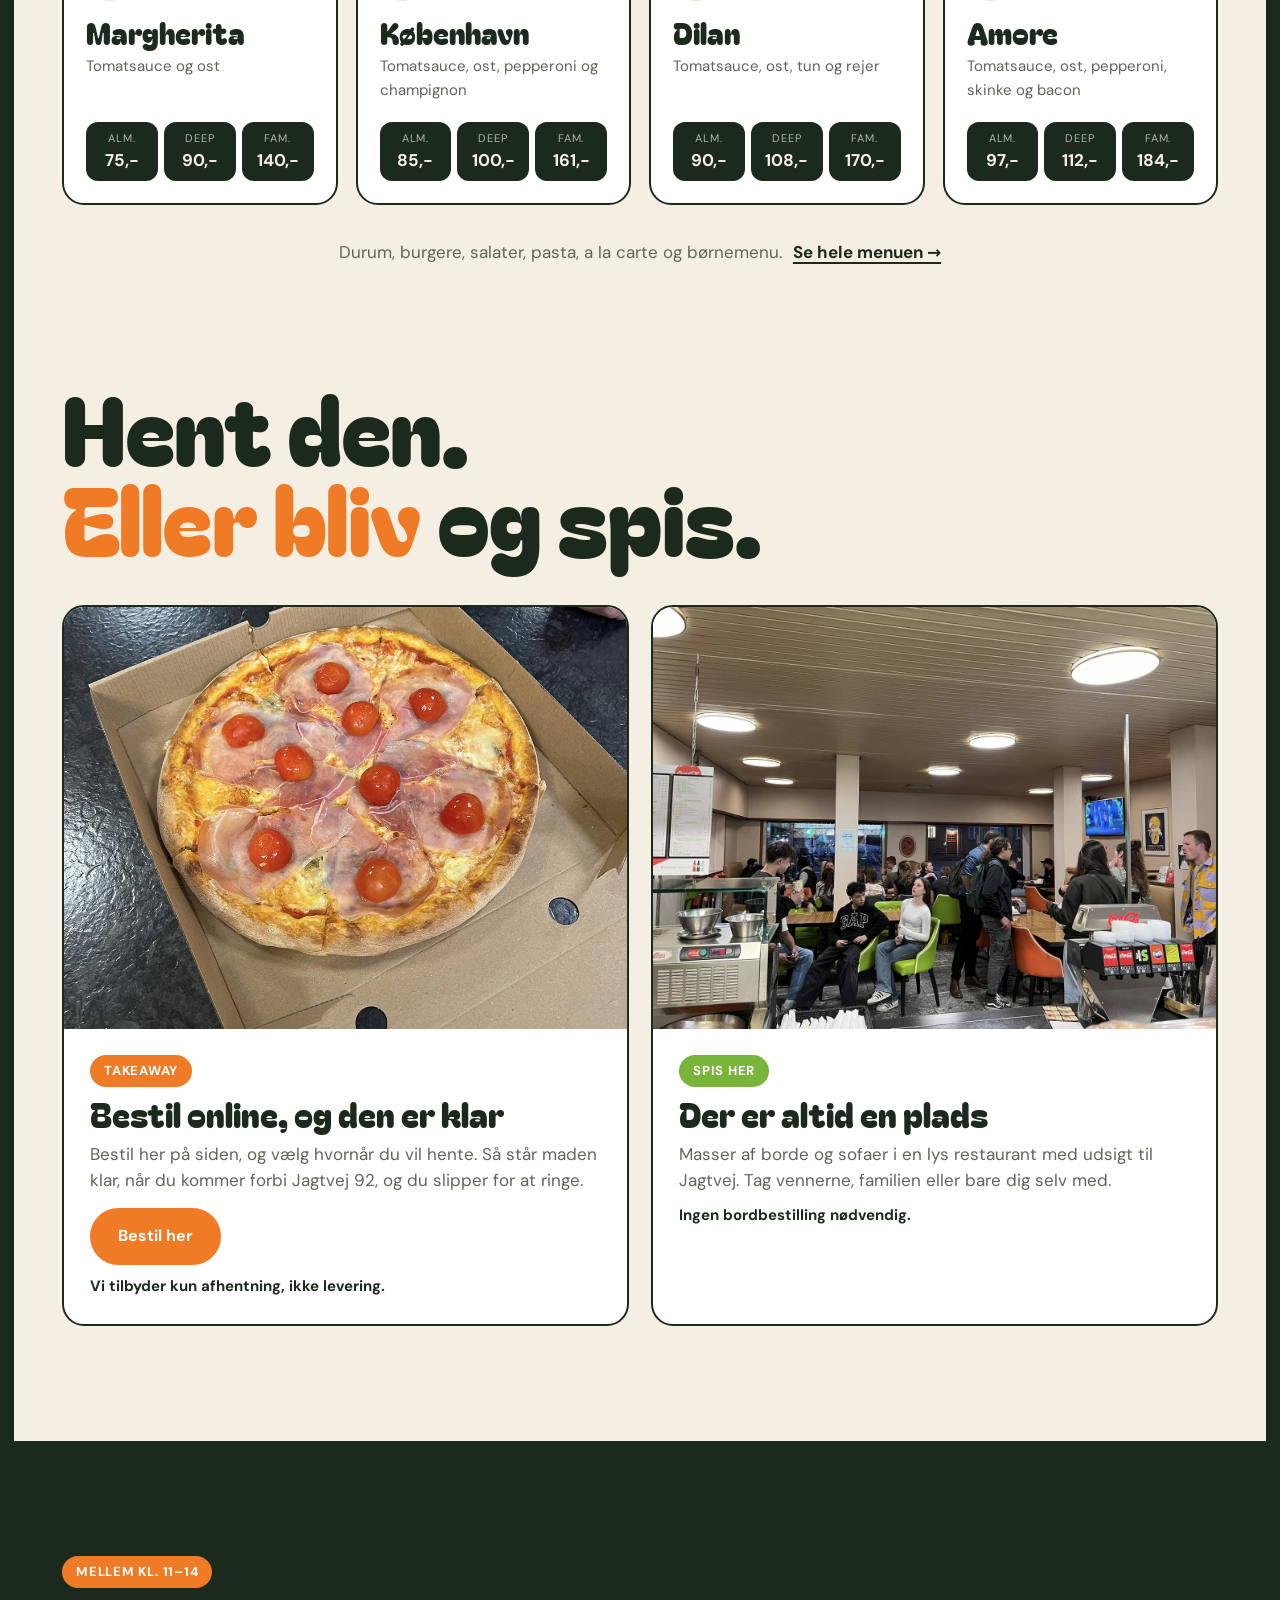
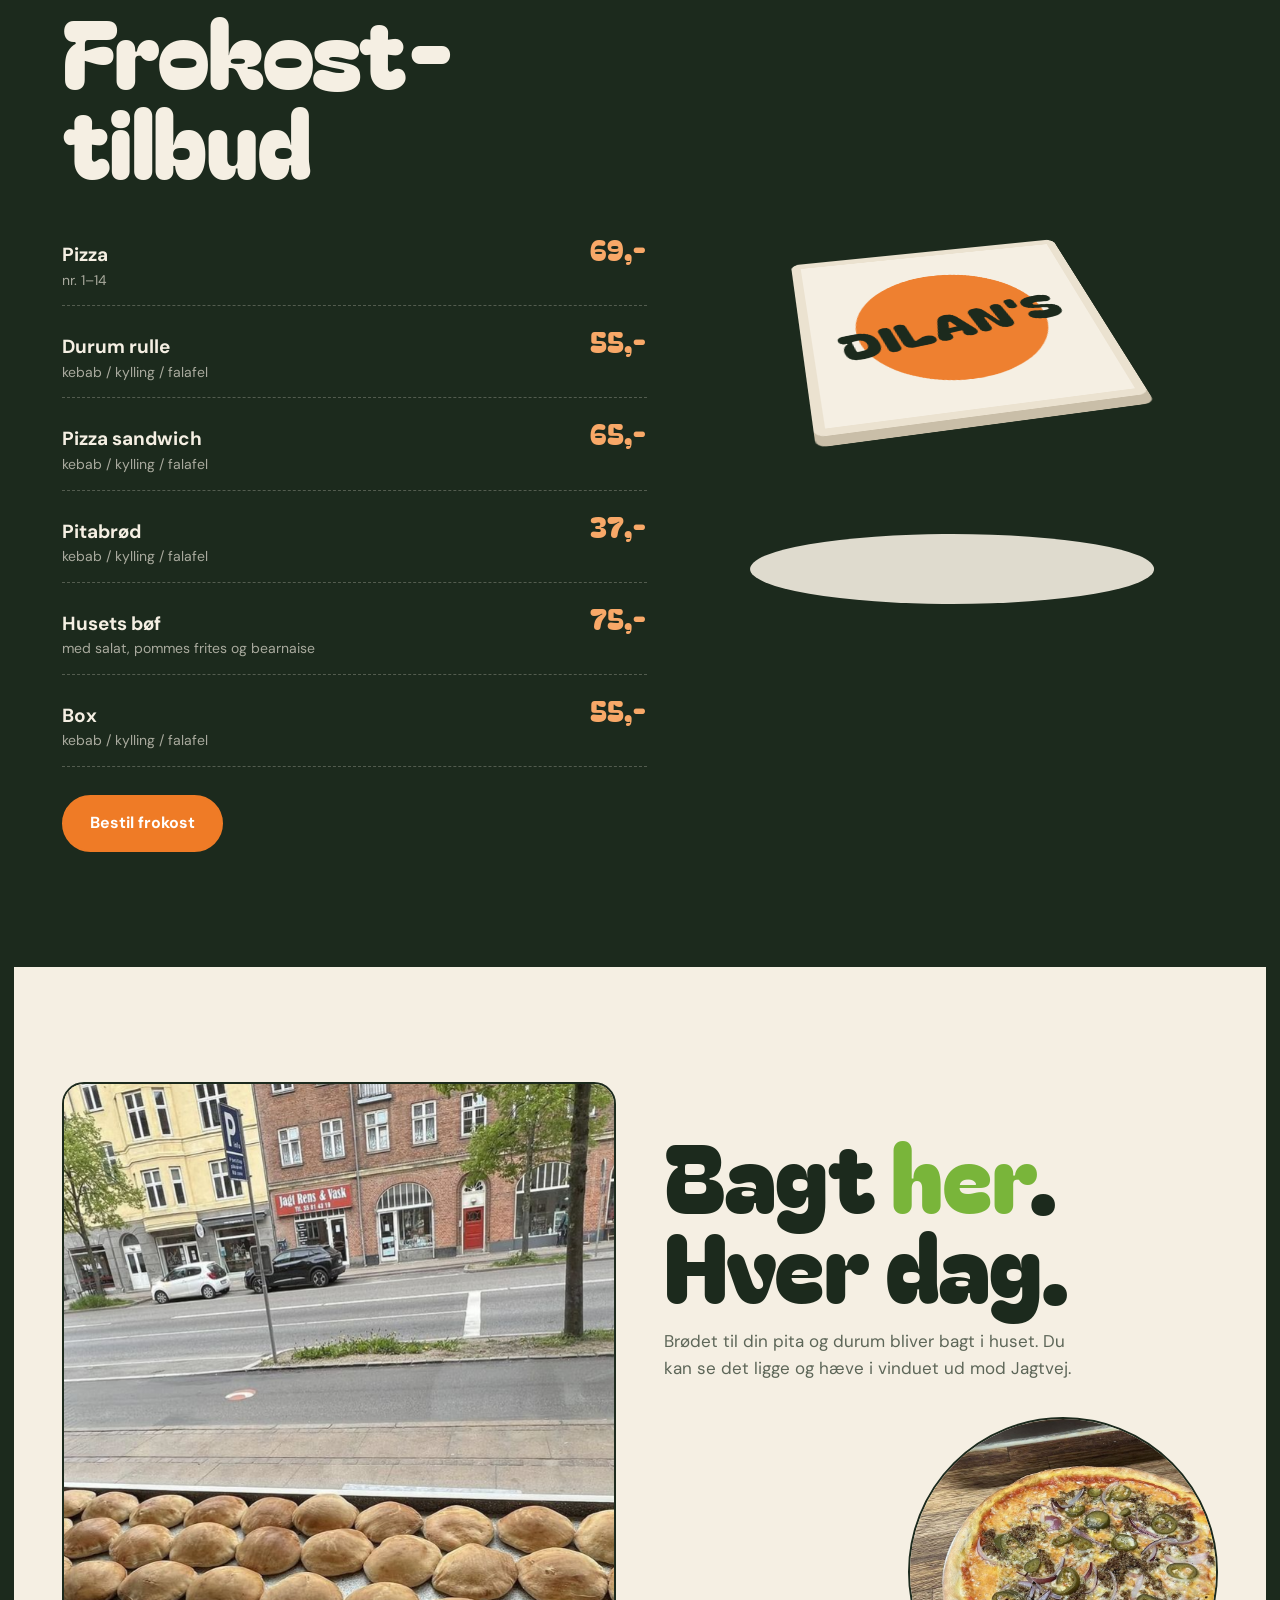
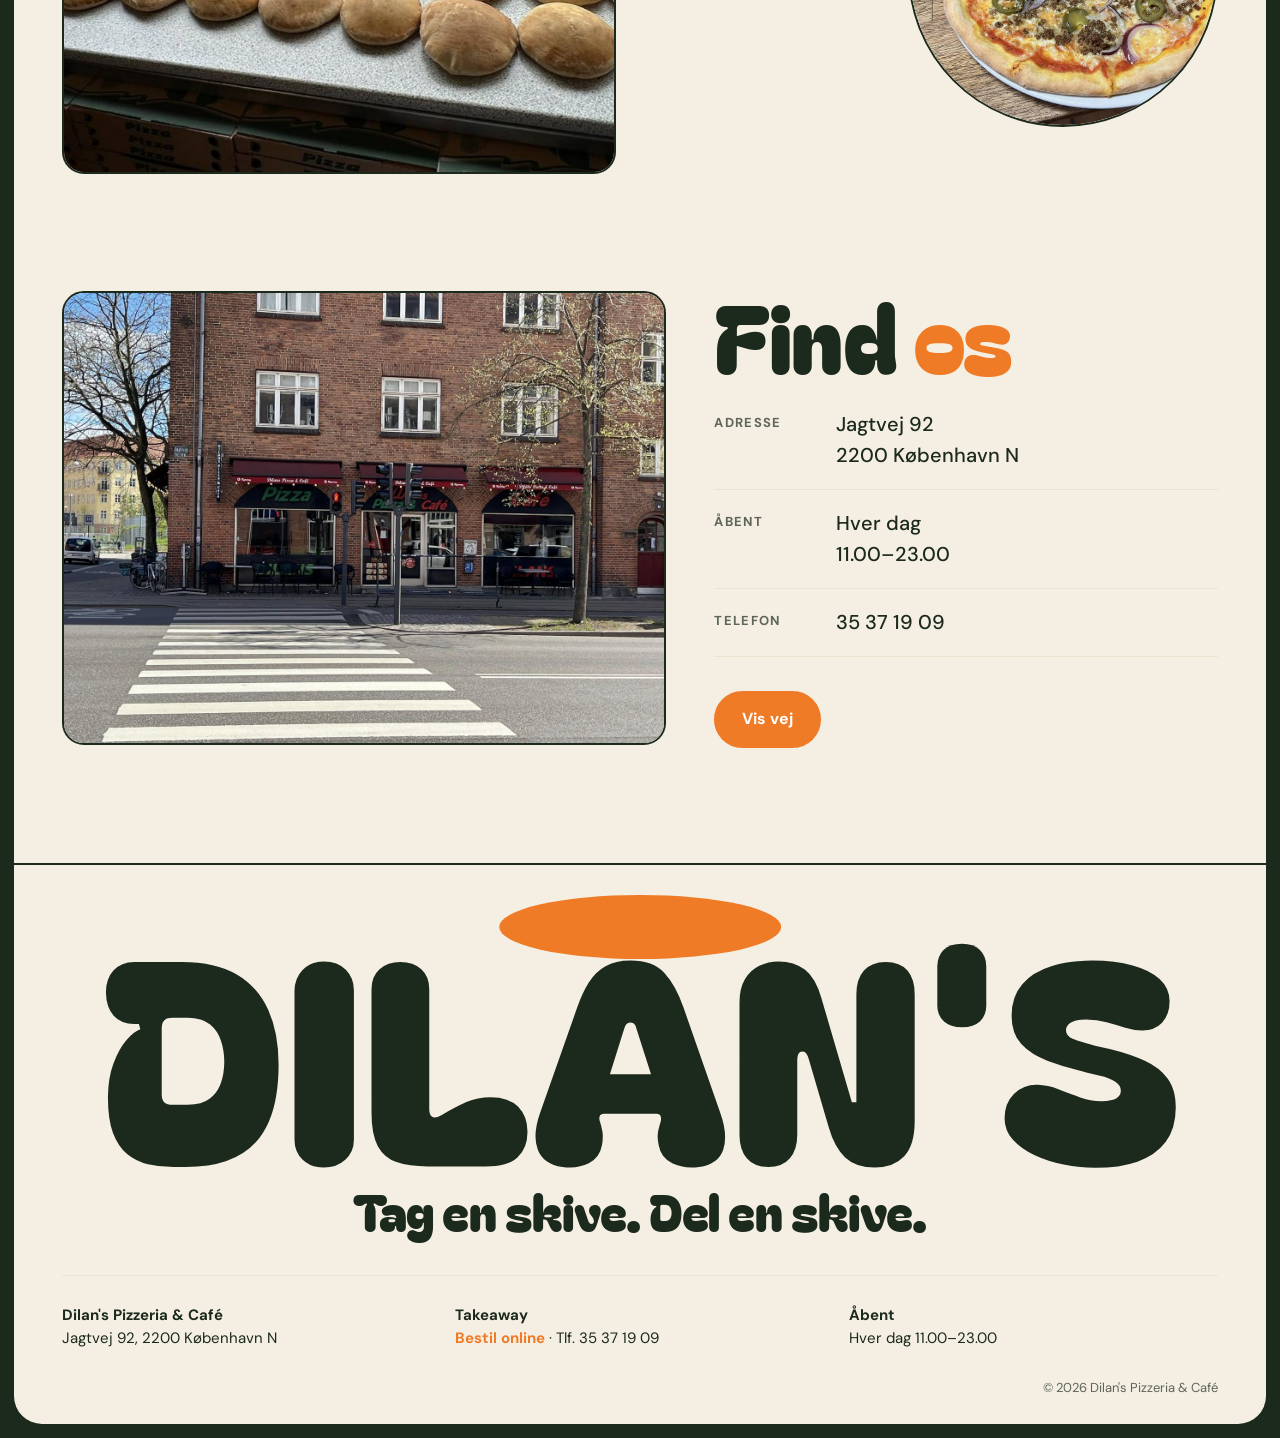
==== commit ab1ff119: "Fjern pizzabilledet i bunden af forsiden Co-Authored-By: Claude Opus 5.5 <noreply@anthropic.com> Cla" ====
--- a/index.html
+++ b/index.html
@@ -197,7 +197,6 @@
       <div class="footer__big">
         <div class="footer__blob"></div>
         <span class="footer__word">DILAN'S</span>
-        <img class="footer__pizza" data-spin src="assets/img/pizza-parma.webp" alt="">
       </div>
       <p class="footer__slogan display">Tag en skive. Del en skive.</p>
       <div class="footer__cols">
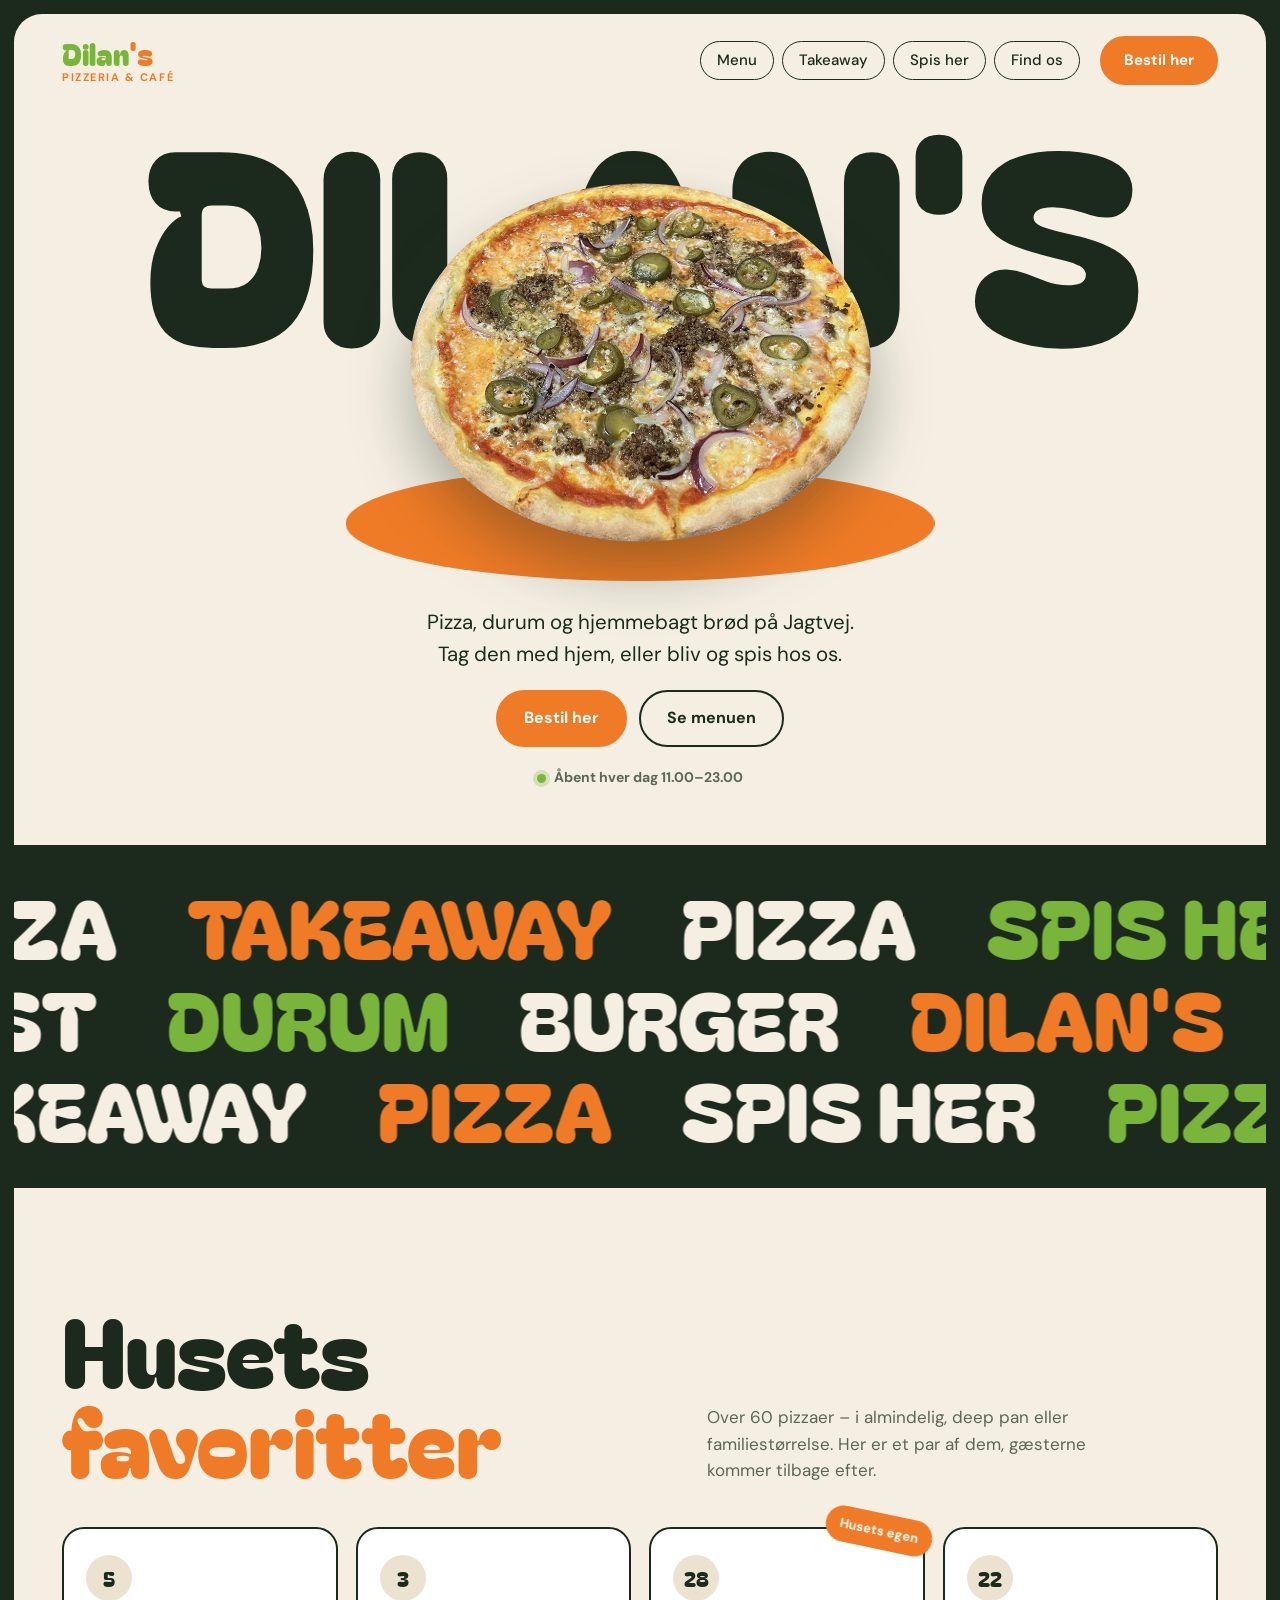
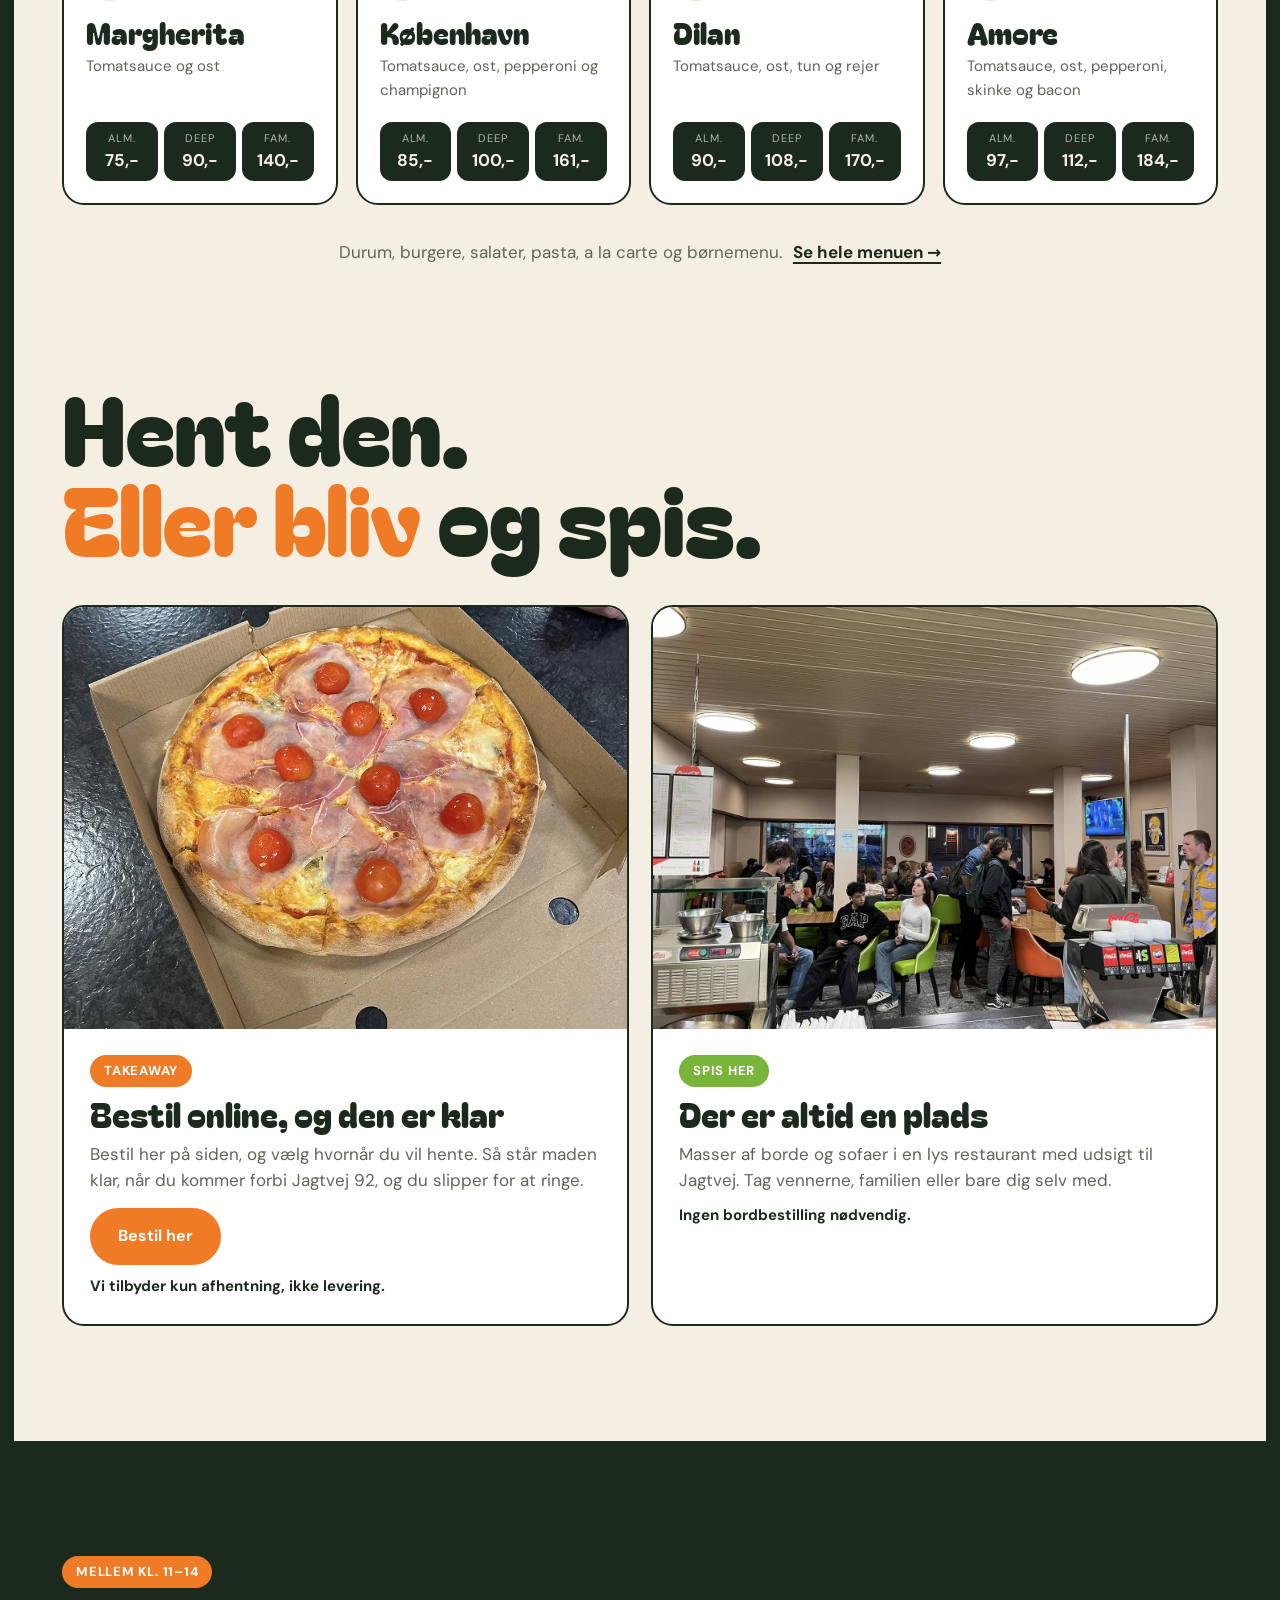
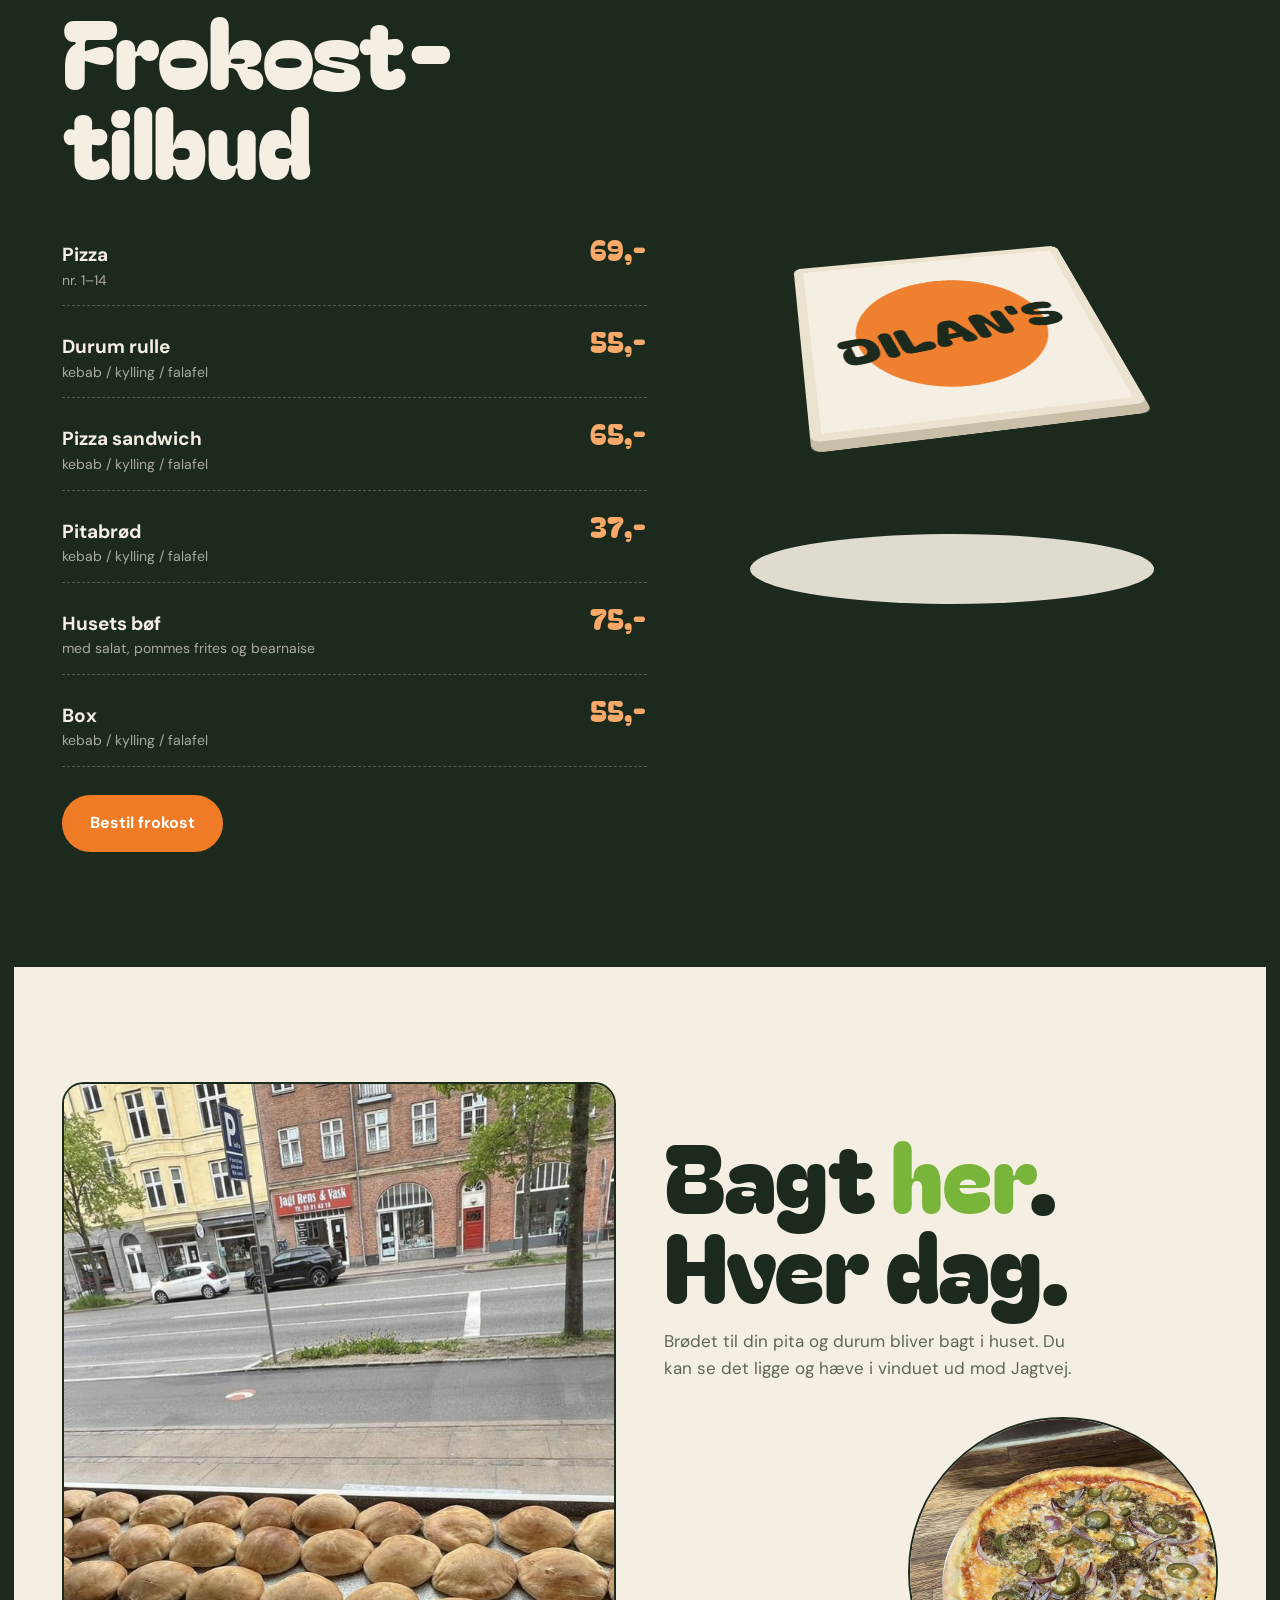
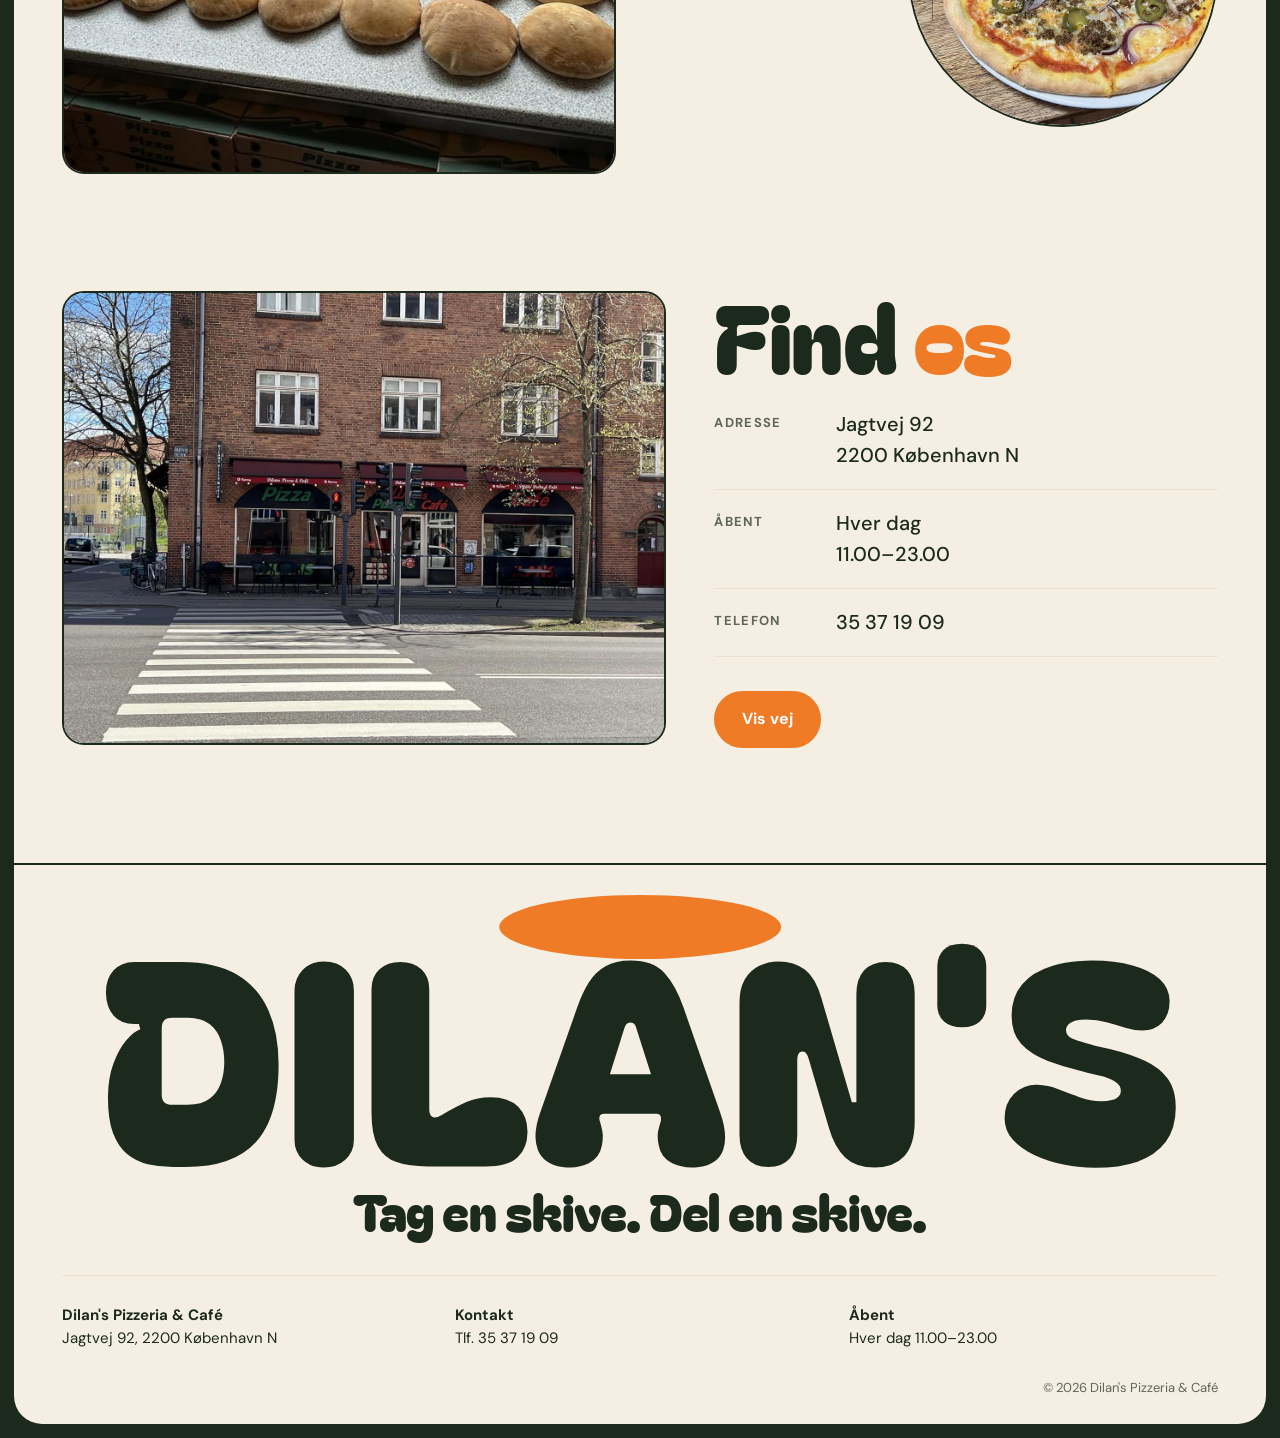
==== commit 18e9d06b: "Skift "Takeaway" til "Kontakt" i bunden af siderne Co-Authored-By: Claude Opus 5.5 <noreply@anthropi" ====
--- a/index.html
+++ b/index.html
@@ -201,7 +201,7 @@
       <p class="footer__slogan display">Tag en skive. Del en skive.</p>
       <div class="footer__cols">
         <p><b>Dilan's Pizzeria &amp; Café</b><br>Jagtvej 92, 2200 København N</p>
-        <p><b>Takeaway</b><br><a href="menu.html">Bestil online</a> · Tlf. 35 37 19 09</p>
+        <p><b>Kontakt</b><br>Tlf. 35 37 19 09</p>
         <p><b>Åbent</b><br>Hver dag 11.00–23.00</p>
       </div>
       <p class="footer__copy">© <span id="year">2026</span> Dilan's Pizzeria &amp; Café</p>
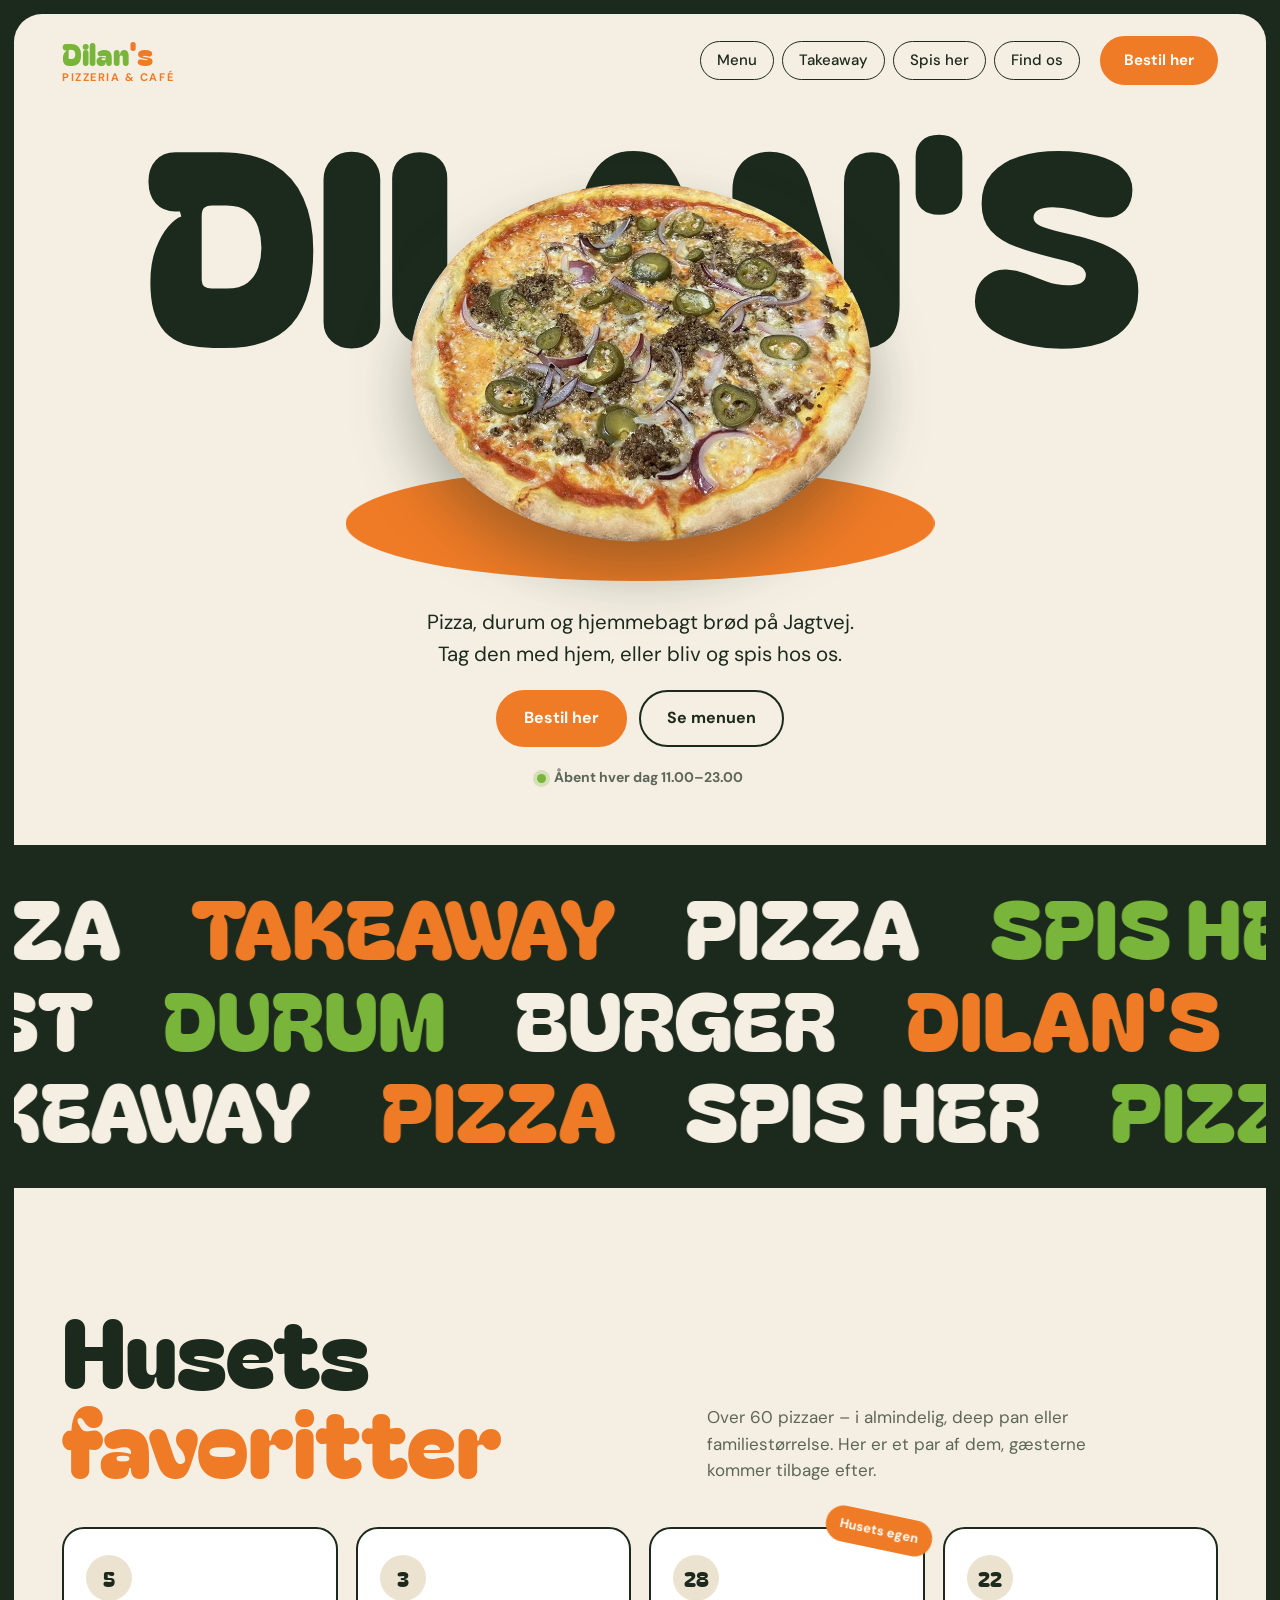
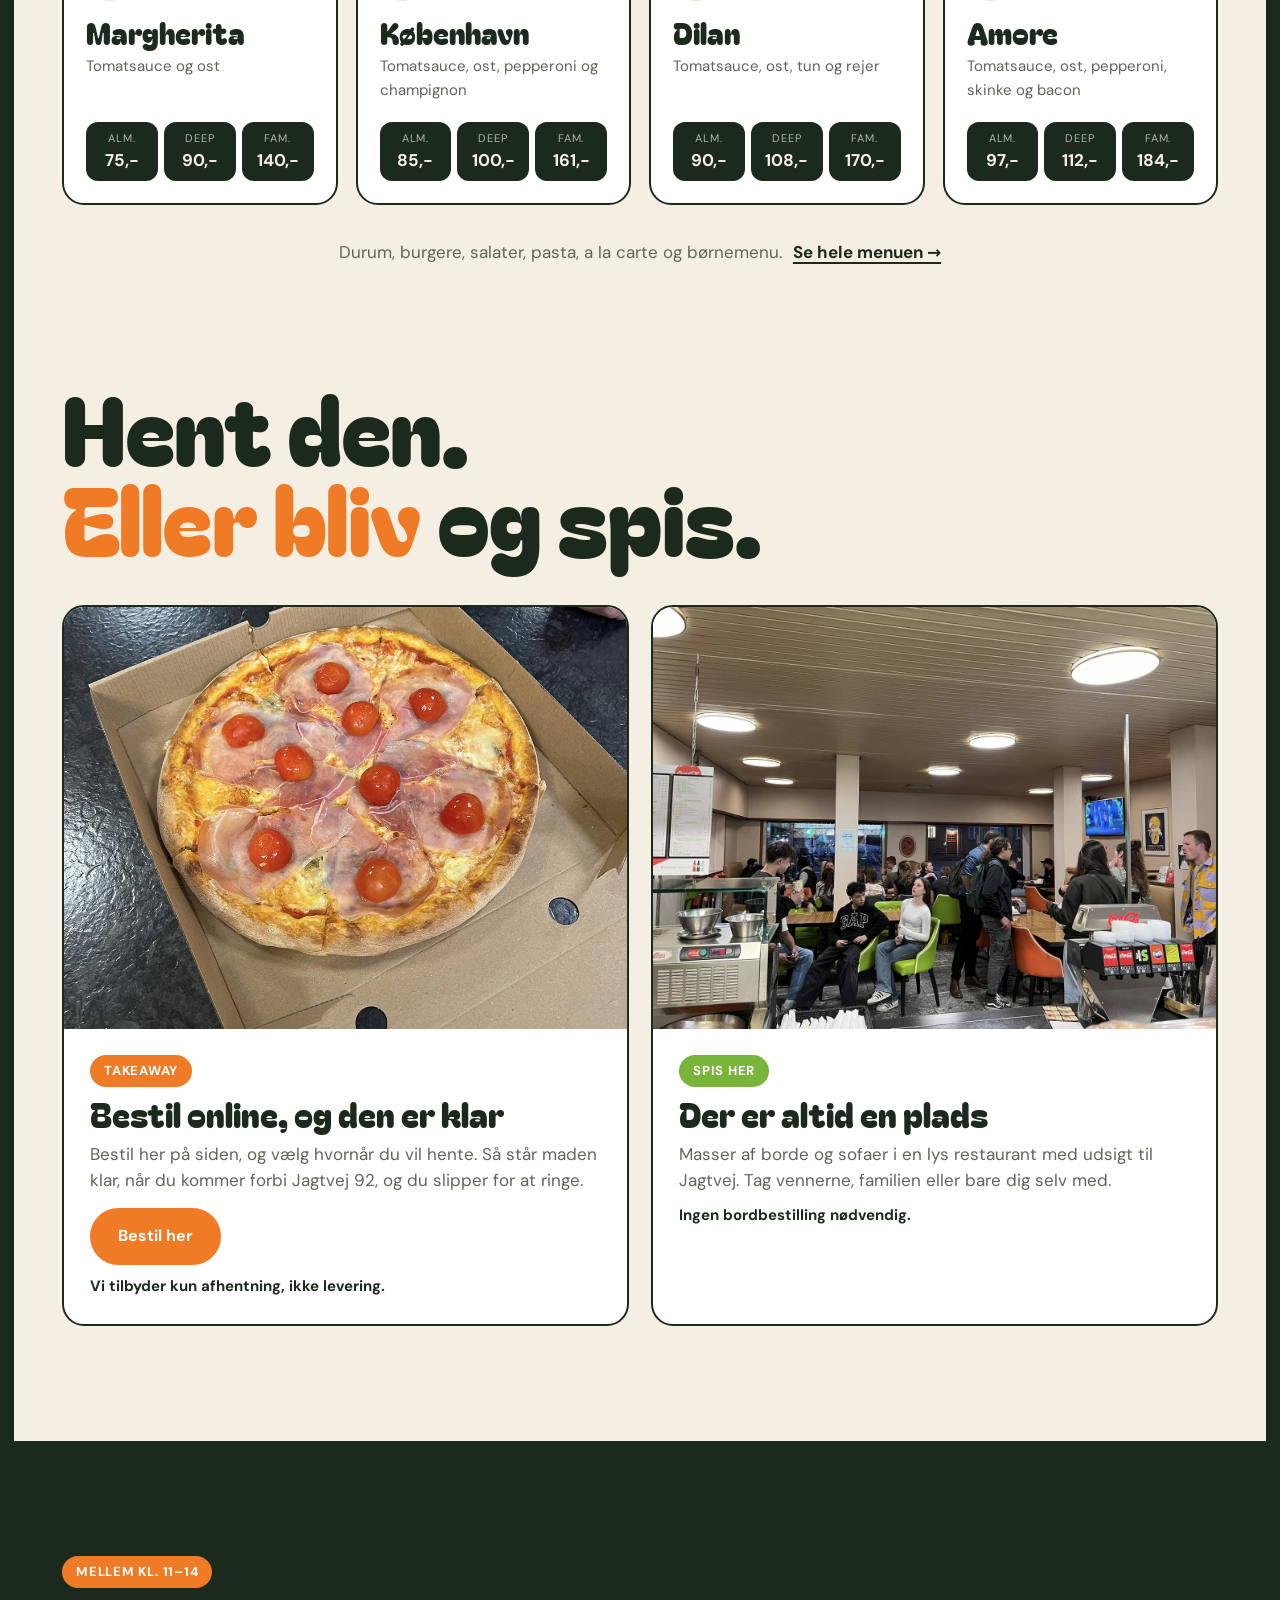
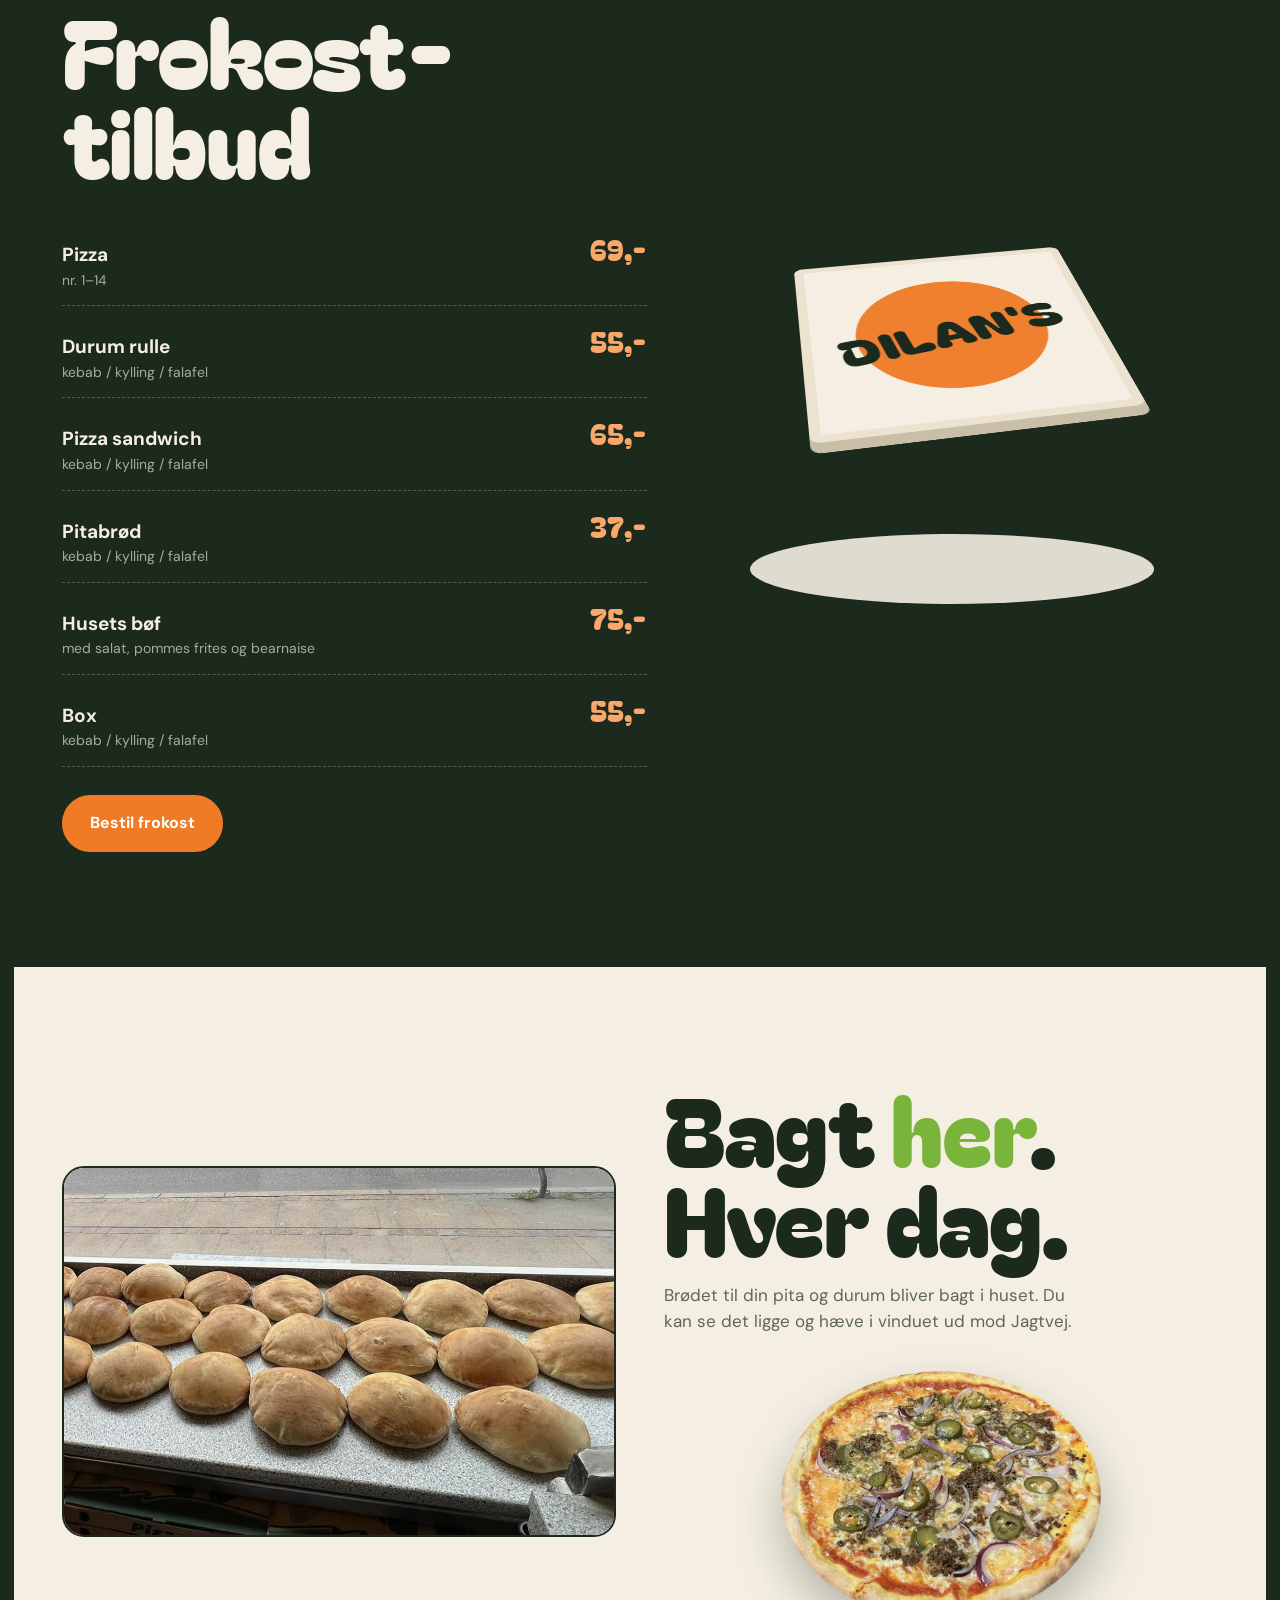
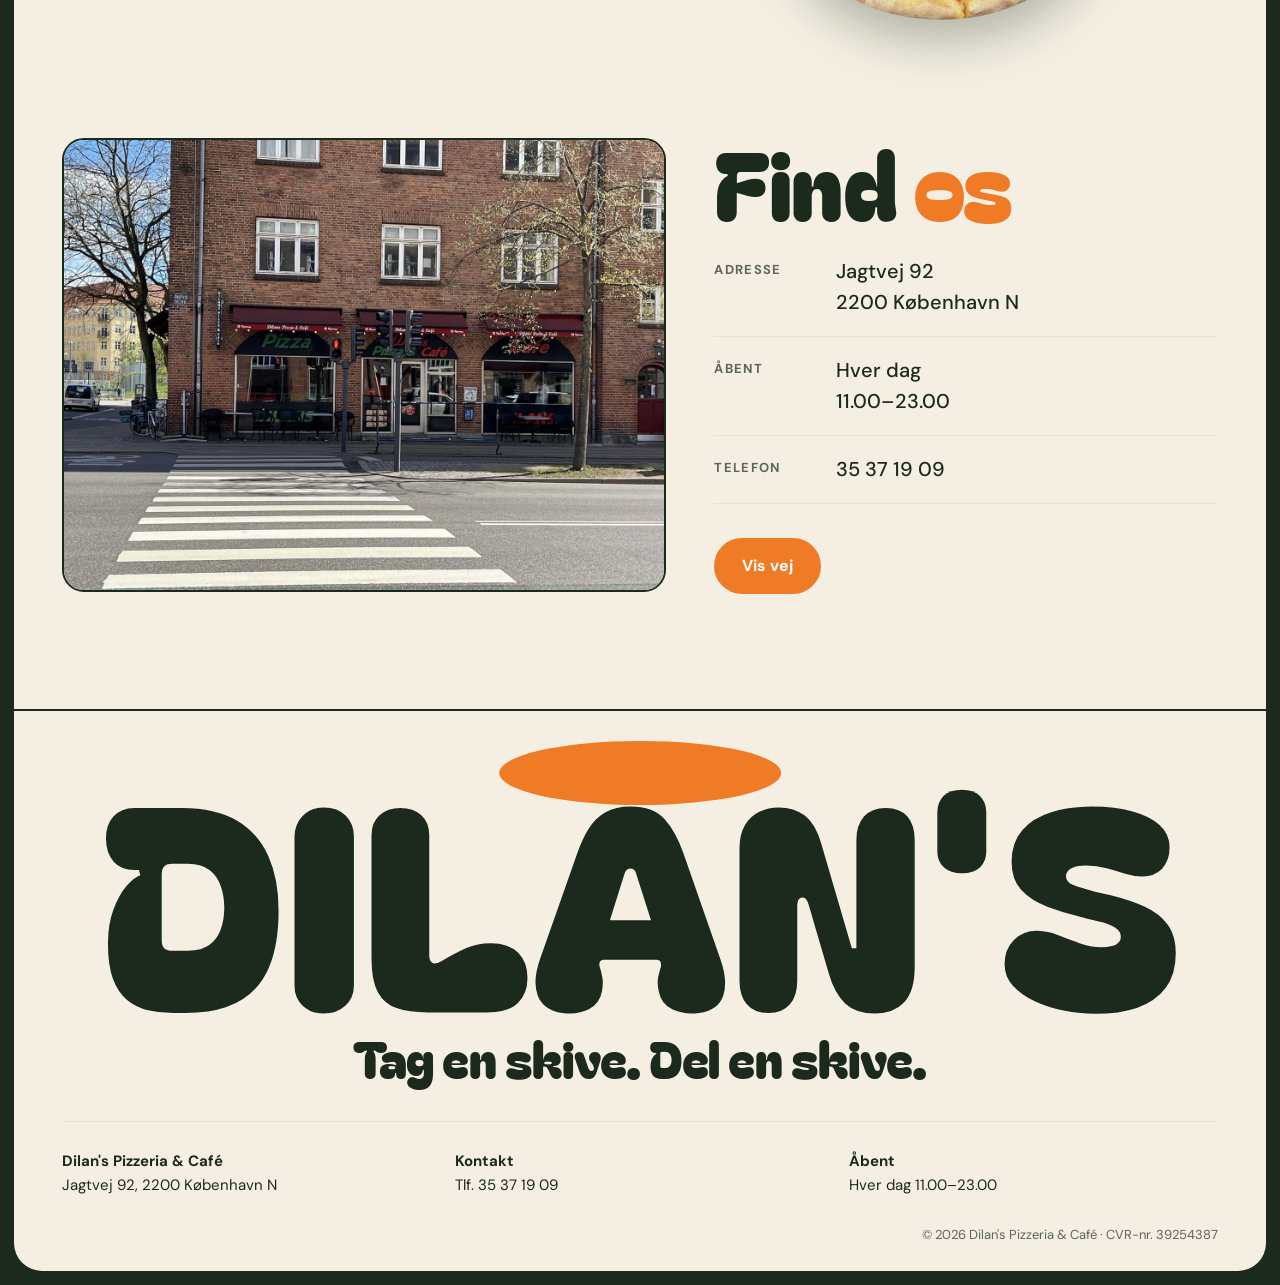
==== commit 9c3daf8f: "Centrér pizzabillede, beskær brødbillede og tilføj CVR-nr. Co-Authored-By: Claude Opus 5.5 <noreply@" ====
--- a/index.html
+++ b/index.html
@@ -172,7 +172,7 @@
           <div class="baked__side">
             <h2 class="display reveal">Bagt <span class="g">her</span>.<br>Hver dag.</h2>
             <p class="reveal">Brødet til din pita og durum bliver bagt i huset. Du kan se det ligge og hæve i vinduet ud mod Jagtvej.</p>
-            <div class="baked__img baked__img--small reveal"><img data-parallax="-0.06" src="assets/img/pizza-bord.jpg" alt="Pizza med oksekød og jalapeños" loading="lazy"></div>
+            <img class="baked__pizza" data-spin src="assets/img/pizza-jalapeno.webp" alt="Pizza med oksekød og jalapeños" loading="lazy">
           </div>
         </div>
       </section>
@@ -204,7 +204,7 @@
         <p><b>Kontakt</b><br>Tlf. 35 37 19 09</p>
         <p><b>Åbent</b><br>Hver dag 11.00–23.00</p>
       </div>
-      <p class="footer__copy">© <span id="year">2026</span> Dilan's Pizzeria &amp; Café</p>
+      <p class="footer__copy">© <span id="year">2026</span> Dilan's Pizzeria &amp; Café · CVR-nr. 39254387</p>
     </footer>
   </div>
 
--- a/styles.css
+++ b/styles.css
@@ -54,7 +54,6 @@
 
 /* Knapper */
 .btn {
-  font-family: inherit; cursor: pointer;
   display: inline-flex; align-items: center; justify-content: center;
   padding: 14px 26px; border-radius: 999px;
   font-weight: 700; text-decoration: none; font-size: 16px;
@@ -228,9 +227,8 @@
 /* Bagt her */
 .baked__grid { display: grid; grid-template-columns: 1fr 1fr; gap: 48px; align-items: center; }
 .baked__img { border-radius: var(--radius); overflow: hidden; border: 2px solid var(--ink); }
-.baked__img img { width: 100%; aspect-ratio: 4/5; object-fit: cover; object-position: center 85%; transform: scale(1.15); will-change: transform; }
-.baked__img--small { width: 56%; margin: 36px 0 0 auto; border-radius: 50%; }
-.baked__img--small img { aspect-ratio: 1; object-position: center; }
+.baked__img img { width: 100%; aspect-ratio: 3/2; object-fit: cover; object-position: center; transform: scale(1.15); will-change: transform; }
+.baked__pizza { display: block; width: min(320px, 70%); margin: 36px auto 0; filter: drop-shadow(0 22px 24px rgba(28,42,29,.3)); }
 .baked__side p { color: var(--muted); max-width: 420px; margin-top: 20px; }
 
 /* Find os */
@@ -295,7 +293,6 @@
   .nav__links { display: none; }
   .nav__cta { margin-left: auto; }
   .ways__grid, .lunch__inner, .find, .baked__grid { grid-template-columns: 1fr; }
-  .baked__img--small { width: 60%; }
   .lunch__visual { height: 300px; }
   .footer__cols { grid-template-columns: 1fr; }
   .footer__copy { text-align: left; }
